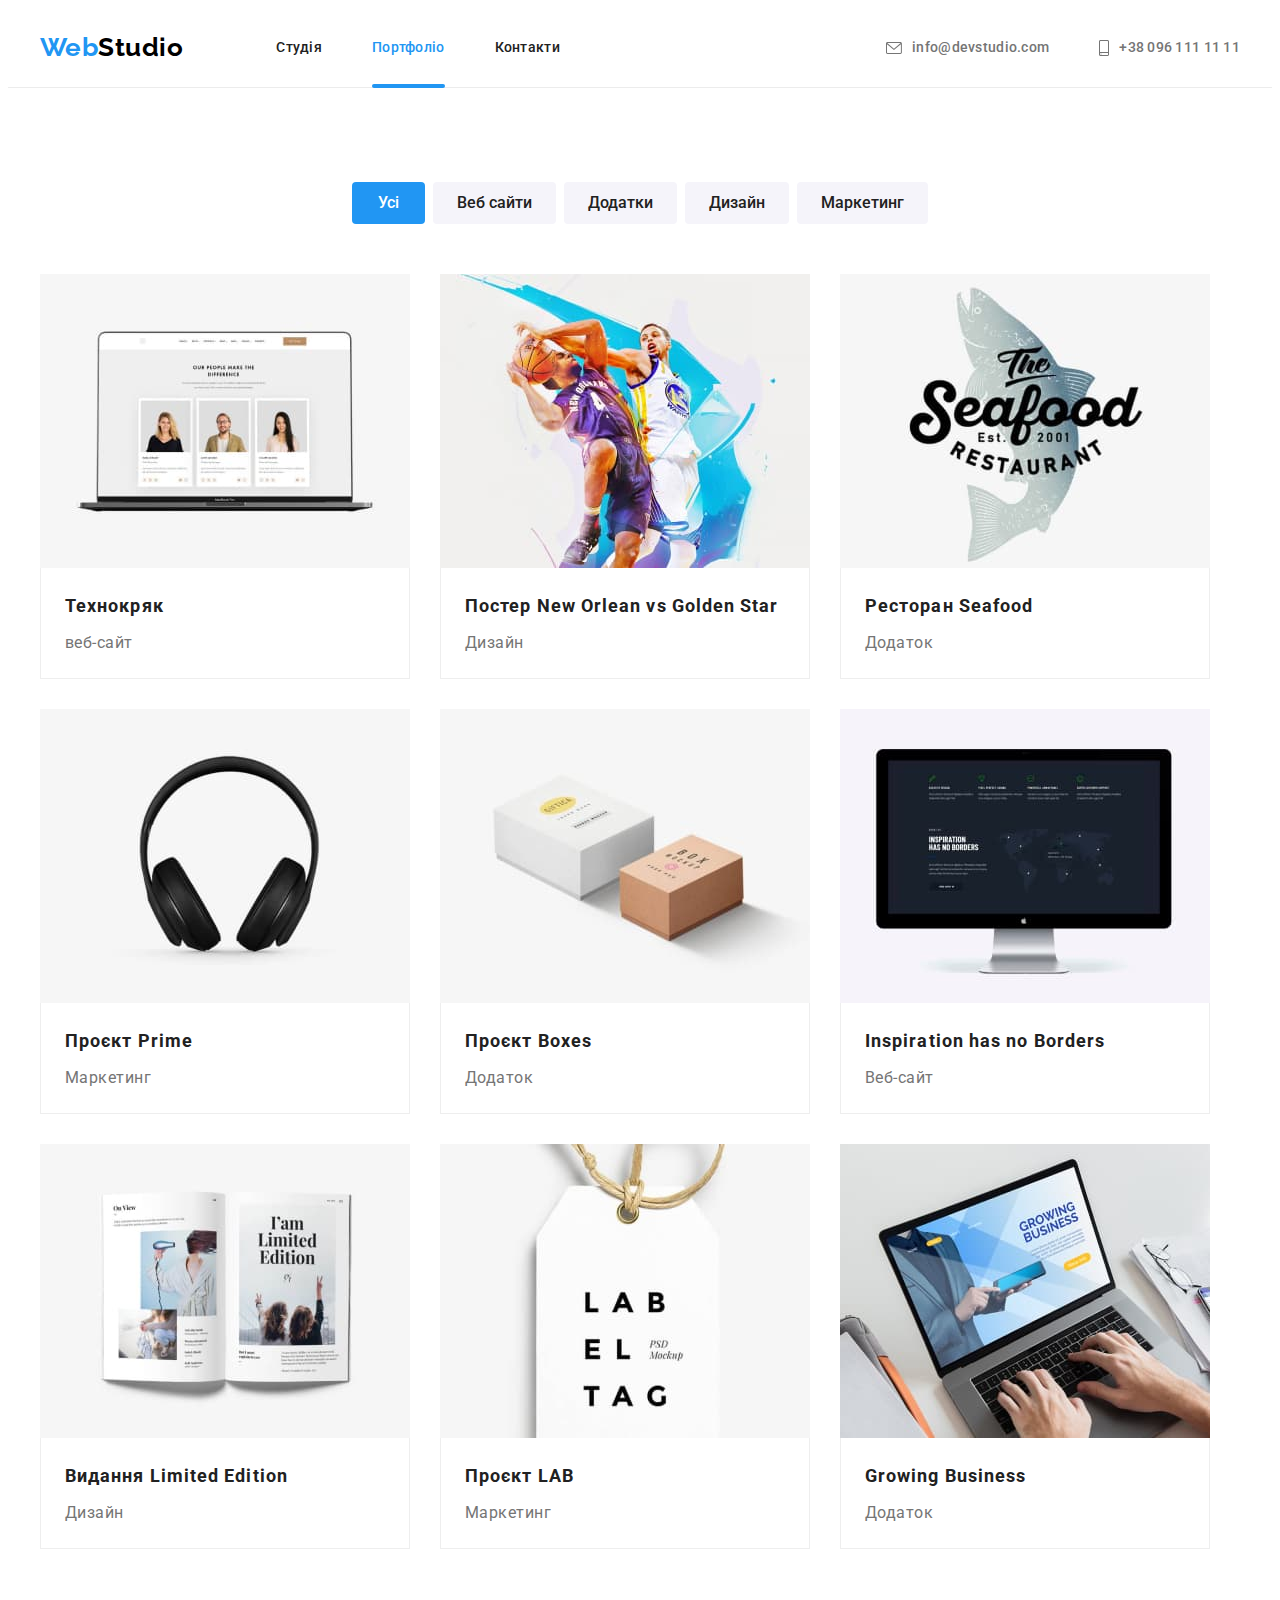
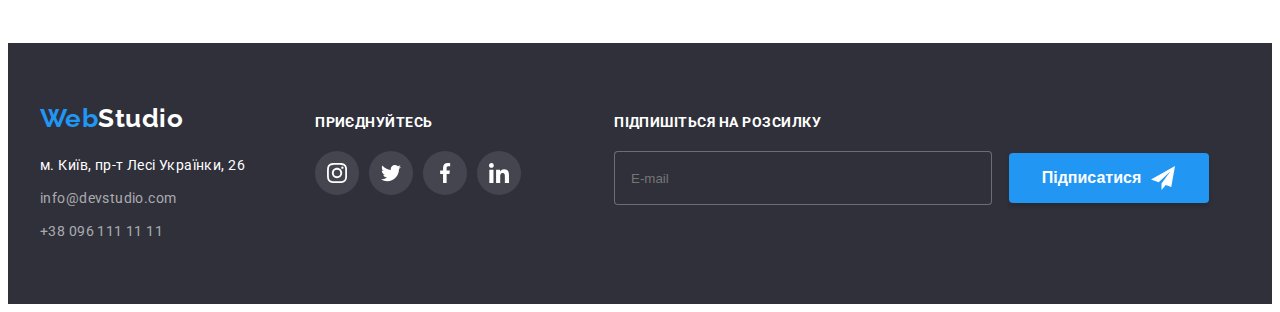
==== portfolio.html @ ed4fdfee "copy" ====
<!DOCTYPE html>
<html lang="uk">
  <head>
    <meta charset="UTF-8" />
    <meta http-equiv="X-UA-Compatible" content="IE=edge" />
    <meta name="viewport" content="width=device-width, initial-scale=1.0" />
    <title>Document</title>
    <link rel="preconnect" href="https://fonts.googleapis.com" />
    <link rel="preconnect" href="https://fonts.gstatic.com" crossorigin />
    <link
      href="https://fonts.googleapis.com/css2?family=Raleway:wght@700&family=Roboto:wght@400;500;700;900&display=swap"
      rel="stylesheet"
    />
    <link
      rel="stylesheet"
      href="https://cdnjs.cloudflare.com/ajax/libs/modern-normalize/1.1.0/modern-normalize.min.css"
      integrity="sha512-wpPYUAdjBVSE4KJnH1VR1HeZfpl1ub8YT/NKx4PuQ5NmX2tKuGu6U/JRp5y+Y8XG2tV+wKQpNHVUX03MfMFn9Q=="
      crossorigin="anonymous"
      referrerpolicy="no-referrer"
    />
    <link rel="stylesheet" href="./css/main.css" />
    <link rel="stylesheet" href="./css/main.min.css" />
  </head>
  <body>
    <!--Шапка з навігацією і авторизацією-->
    <header>
      <div class="container">
        <div class="block-nav">
          <nav class="site-nav">
            <a href="./index.html" class="site-nav__logo">
              <span class="site-nav__lable">Web</span>Studio
            </a>
            <ul class="site-nav__list">
              <li class="site-nav__item">
                <a href="./index.html" class="site-nav__link">Студія</a>
              </li>
              <li class="site-nav__item">
                <a href="./portfolio.html" class="site-nav__link site-nav__link--current"
                  >Портфоліо</a
                >
              </li>
              <li class="site-nav__item">
                <a href="#" class="site-nav__link">Контакти</a>
              </li>
            </ul>
          </nav>
          <ul class="auth-nav">
            <li class="auth-nav__item">
              <a href="" class="auth-nav__link">
                <svg width="16" height="12" class="auth-nav__icon">
                  <use href="./imeges/icons.svg#icon-envelope"></use>
                </svg>
                info@devstudio.com</a
              >
            </li>
            <li class="auth-nav__item">
              <a href="" class="auth-nav__link">
                <svg width="10" height="16" class="auth-nav__icon">
                  <use href="./imeges/icons.svg#icon-smartphone"></use>
                </svg>
                +38 096 111 11 11</a
              >
            </li>
          </ul>
        </div>
      </div>
    </header>
    <main>
      <!--Секція з виконаними роботами-->
      <section class="example">
        <div class="container">
          <h1 class="example__title visually-hidden">Зразки</h1>
          <ul class="button-grid">
            <li class="button-grid__item">
              <button type="button" class="button-grid__button button-grid__button--current">
                Усі
              </button>
            </li>
            <li class="button-grid__item">
              <button type="button" class="button-grid__button">Веб сайти</button>
            </li>
            <li class="button-grid__item">
              <button type="button" class="button-grid__button">Додатки</button>
            </li>
            <li class="button-grid__item">
              <button type="button" class="button-grid__button">Дизайн</button>
            </li>
            <li class="button-grid__item">
              <button type="button" class="button-grid__button">Маркетинг</button>
            </li>
          </ul>
          <ul class="card-grid">
            <li class="card-grid__item">
              <a href="" class="card">
                <div class="card__thumb">
                  <img src="./imeges/portf1.jpg" alt="Ноутбук" width="370" height="294" />
                  <div class="card__description">
                    <p class="card__title">
                      Ресурс пропонує комплексні пропозиції з різним рівнем функціоналу та сервісів.
                      Все це дозволить відвідувачу отримати вичерпні відомості про компанію чи
                      приватну особу.
                    </p>
                  </div>
                </div>
                <div class="card__block">
                  <h2 class="card__name">Технокряк</h2>
                  <p class="card__text">веб-сайт</p>
                </div>
              </a>
            </li>
            <li class="card-grid__item">
              <a href="" class="card">
                <div class="card__thumb">
                  <img src="./imeges/portf2.jpg" alt="Баскетбол" width="370" height="294" />
                  <div class="card__description">
                    <p class="card__title">
                      Ресурс пропонує комплексні пропозиції з різним рівнем функціоналу та сервісів.
                      Все це дозволить відвідувачу отримати вичерпні відомості про компанію чи
                      приватну особу.
                    </p>
                  </div>
                </div>
                <div class="card__block">
                  <h2 class="card__name">Постер New Orlean vs Golden Star</h2>
                  <p class="card__text">Дизайн</p>
                </div>
              </a>
            </li>
            <li class="card-grid__item">
              <a href="" class="card">
                <div class="card__thumb">
                  <img src="./imeges/portf3.jpg" alt="Емблема бару" width="370" height="294" />
                  <div class="card__description">
                    <p class="card__title">
                      Ресурс пропонує комплексні пропозиції з різним рівнем функціоналу та сервісів.
                      Все це дозволить відвідувачу отримати вичерпні відомості про компанію чи
                      приватну особу.
                    </p>
                  </div>
                </div>
                <div class="card__block">
                  <h2 class="card__name">Ресторан Seafood</h2>
                  <p class="card__text">Додаток</p>
                </div>
              </a>
            </li>
            <li class="card-grid__item">
              <a href="" class="card">
                <div class="card__thumb">
                  <img src="./imeges/portf4.jpg" alt="навушники" width="370" height="294" />
                  <div class="card__description">
                    <p class="card__title">
                      Ресурс пропонує комплексні пропозиції з різним рівнем функціоналу та сервісів.
                      Все це дозволить відвідувачу отримати вичерпні відомості про компанію чи
                      приватну особу.
                    </p>
                  </div>
                </div>
                <div class="card__block">
                  <h2 class="card__name">Проєкт Prime</h2>
                  <p class="card__text">Маркетинг</p>
                </div>
              </a>
            </li>
            <li class="card-grid__item">
              <a href="" class="card">
                <div class="card__thumb">
                  <img src="./imeges/portf5.jpg" alt="Коробки" width="370" height="294" />
                  <div class="card__description">
                    <p class="card__title">
                      Ресурс пропонує комплексні пропозиції з різним рівнем функціоналу та сервісів.
                      Все це дозволить відвідувачу отримати вичерпні відомості про компанію чи
                      приватну особу.
                    </p>
                  </div>
                </div>
                <div class="card__block">
                  <h2 class="card__name">Проєкт Boxes</h2>
                  <p class="card__text">Додаток</p>
                </div>
              </a>
            </li>
            <li class="card-grid__item">
              <a href="" class="card">
                <div class="card__thumb">
                  <img src="./imeges/portf6.jpg" alt="Моноблок" width="370" height="294" />
                  <div class="card__description">
                    <p class="card__title">
                      Ресурс пропонує комплексні пропозиції з різним рівнем функціоналу та сервісів.
                      Все це дозволить відвідувачу отримати вичерпні відомості про компанію чи
                      приватну особу.
                    </p>
                  </div>
                </div>
                <div class="card__block">
                  <h2 class="card__name">Inspiration has no Borders</h2>
                  <p class="card__text">Веб-сайт</p>
                </div>
              </a>
            </li>
            <li class="card-grid__item">
              <a href="" class="card">
                <div class="card__thumb">
                  <img src="./imeges/portf7.jpg" alt="книга" width="370" height="294" />
                  <div class="card__description">
                    <p class="card__title">
                      Ресурс пропонує комплексні пропозиції з різним рівнем функціоналу та сервісів.
                      Все це дозволить відвідувачу отримати вичерпні відомості про компанію чи
                      приватну особу.
                    </p>
                  </div>
                </div>
                <div class="card__block">
                  <h2 class="card__name">Видання Limited Edition</h2>
                  <p class="card__text">Дизайн</p>
                </div>
              </a>
            </li>
            <li class="card-grid__item">
              <a href="" class="card">
                <div class="card__thumb">
                  <img src="./imeges/portf8.jpg" alt="Бірка" width="370" height="294" />
                  <div class="card__description">
                    <p class="card__title">
                      Ресурс пропонує комплексні пропозиції з різним рівнем функціоналу та сервісів.
                      Все це дозволить відвідувачу отримати вичерпні відомості про компанію чи
                      приватну особу.
                    </p>
                  </div>
                </div>
                <div class="card__block">
                  <h2 class="card__name">Проєкт LAB</h2>
                  <p class="card__text">Маркетинг</p>
                </div>
              </a>
            </li>
            <li class="card-grid__item">
              <a href="" class="card">
                <div class="card__thumb">
                  <img src="./imeges/portf9.jpg" alt="Друк на ноутбуці" width="370" height="294" />
                  <div class="card__description">
                    <p class="card__title">
                      Ресурс пропонує комплексні пропозиції з різним рівнем функціоналу та сервісів.
                      Все це дозволить відвідувачу отримати вичерпні відомості про компанію чи
                      приватну особу.
                    </p>
                  </div>
                </div>
                <div class="card__block">
                  <h2 class="card__name">Growing Business</h2>
                  <p class="card__text">Додаток</p>
                </div>
              </a>
            </li>
          </ul>
        </div>
      </section>
    </main>
    <footer class="footer">
      <div class="container">
        <div class="footer__container">
          <div class="footer-contact">
            <a href="./index.html" class="footer-logo"
              ><span class="footer-logo__lable">Web</span>Studio</a
            >
            <ul class="footer-contact__list">
              <li class="footer-contact__item">
                <a
                  href="https://goo.gl/maps/CPtrU1FHBa2aNyZL9"
                  target="_blank"
                  rel="noopener noreferrer nofollow"
                  class="footer-contact__link"
                  ><p class="footer-contact__text">м. Київ, пр-т Лесі Українки, 26</p></a
                >
              </li>
              <li class="footer-contact__item">
                <a href="mailto:info@devstudio.com" class="footer-contact__link"
                  >info@devstudio.com</a
                >
              </li>
              <li class="footer-contact__item">
                <a href="tel:+380961111111" class="footer-contact__link">+38 096 111 11 11</a>
              </li>
            </ul>
          </div>
          <div class="footer-social">
            <p class="footer-social__text">Приєднуйтесь</p>
            <ul class="footer-social__list">
              <li>
                <a href="#" class="footer-social__link">
                  <svg width="20" height="20">
                    <use href="./imeges/icons.svg#icon-instagram"></use>
                  </svg>
                </a>
              </li>
              <li>
                <a href="#" class="footer-social__link">
                  <svg width="20" height="20">
                    <use href="./imeges/icons.svg#icon-twitter"></use>
                  </svg>
                </a>
              </li>
              <li>
                <a href="#" class="footer-social__link">
                  <svg width="20" height="20">
                    <use href="./imeges/icons.svg#icon-facebook"></use>
                  </svg>
                </a>
              </li>
              <li>
                <a href="#" class="footer-social__link">
                  <svg width="20" height="20">
                    <use href="./imeges/icons.svg#icon-linkedin"></use>
                  </svg>
                </a>
              </li>
            </ul>
          </div>
          <div class="mailing">
            <form class="mailing__form">
              <p class="mailing__text">Підпишіться на розсилку</p>
              <label class="mailing__label" for="email"> </label>
              <input
                class="mailing__input"
                type="email"
                name="email"
                id="email"
                placeholder="E-mail"
              />
              <button type="submit" class="mailing__button">
                Підписатися
                <svg class="mailing-icon" width="24" height="24">
                  <use href="./imeges/icons.svg#icon-send"></use>
                </svg>
              </button>
            </form>
          </div>
        </div>
      </div>
    </footer>
  </body>
</html>
---- css/main.css ----
@charset "UTF-8";
/*
Колір заголовку #212121 
основний колір тексту #757575
білий колір #FFFFFF
синій колір #2196F3
колір футера адреса і телефона rgba(255, 255, 255, 0.6) 
колір фону 1 секції #2F303A
$ 
*/
:root {
  --primary-text-color: #757575;
  --title-text-color: #212121;
  --accent-text-color: #2196f3;
  --white-text-color: #ffffff;
  --black-text-color: #000000;
  --footer-adress-color: rgba(255, 255, 255, 0.6);
  --background-color-primary: #ffffff;
  --background-color-secondary: #f5f4fa;
  --background-color-accent: #2f303a;
  --border-color-heder: #ececec;
  --border-color-portfolio: #eeeeee;
  --hero-background-gradient: rgba(47, 48, 58, 0.4);
  --background-color-icon: #afb1bb;
  --background-footer-color-icon: rgba(255, 255, 255, 0.1);
  --background-color-work: rgba(47, 48, 58, 0.8);
  --background-color-example: rgba(33, 150, 243, 0.9);
  --background-color-modal: rgba(0, 0, 0, 0.2);
  --border-color-modal-button: rgba(0, 0, 0, 0.1);
  --transition-cubic-bezier: cubic-bezier(0.4, 0, 0.2, 1);
}

body {
  background-color: var(--background-color-primary);
  color: var(--title-text-color);
  font-family: Roboto, sans-serif;
  letter-spacing: 0.03em;
}

header {
  padding: 24px 0;
  border-bottom: 1px solid var(--border-color-heder);
}

h1,
h2,
h3,
h4,
h5,
h6,
p,
ul {
  padding: 0;
  margin: 0;
}

img {
  display: block;
  max-width: 100%;
  height: auto;
}

.visually-hidden {
  position: absolute;
  white-space: nowrap;
  width: 1px;
  height: 1px;
  overflow: hidden;
  border: 0;
  padding: 0;
  clip: rect(0 0 0 0);
  -webkit-clip-path: inset(50%);
          clip-path: inset(50%);
  margin: -1px;
}

.backdrop {
  position: fixed;
  top: 0;
  left: 0;
  width: 100%;
  height: 100%;
  z-index: 1;
  background-color: var(--background-color-modal);
  -webkit-transition-property: opacity, visibility;
  transition-property: opacity, visibility;
  -webkit-transition-duration: 250ms, 250ms;
          transition-duration: 250ms, 250ms;
  -webkit-transition-timing-function: var(--transition-cubic-bezier), var(--transition-cubic-bezier);
          transition-timing-function: var(--transition-cubic-bezier), var(--transition-cubic-bezier);
}
.backdrop--hidden {
  opacity: 0;
  visibility: hidden;
  pointer-events: none;
}

.container {
  max-width: 1200px;
  margin: 0 auto;
  padding: 0 15px;
}

.block-nav {
  display: -webkit-box;
  display: -ms-flexbox;
  display: flex;
}

/* site nav */
.site-nav {
  display: -webkit-box;
  display: -ms-flexbox;
  display: flex;
  -webkit-box-align: center;
      -ms-flex-align: center;
          align-items: center;
}
.site-nav__logo {
  margin-right: 93px;
  color: var(--black-text-color);
  font-family: Raleway, sans-serif;
  font-weight: 700;
  font-size: 26px;
  line-height: 1.2;
  text-decoration: none;
}
.site-nav__lable {
  color: var(--accent-text-color);
}
.site-nav__link {
  display: block;
  color: var(--title-text-r);
  font-weight: 500;
  font-size: 14px;
  line-height: 1.14;
  letter-spacing: 0.02em;
  text-decoration: none;
  -webkit-transition-property: color;
  transition-property: color;
  -webkit-transition-duration: 250ms;
          transition-duration: 250ms;
  -webkit-transition-timing-function: var(--transition-cubic-bezier);
          transition-timing-function: var(--transition-cubic-bezier);
}
.site-nav__link:hover, .site-nav__link:focus {
  color: var(--accent-text-color);
}
.site-nav__link::after {
  position: absolute;
  bottom: -32px;
  display: block;
  opacity: 0;
  width: 100%;
  height: 4px;
  background-color: currentcolor;
  border-radius: 2px;
  -webkit-transition-property: opacity;
  transition-property: opacity;
  -webkit-transition-duration: 250ms;
          transition-duration: 250ms;
  -webkit-transition-timing-function: var(--transition-cubic-bezier);
          transition-timing-function: var(--transition-cubic-bezier);
  content: "";
}
.site-nav__link:hover::after {
  opacity: 1;
}
.site-nav__link--current::after {
  opacity: 1;
}
.site-nav__link--current {
  color: var(--accent-text-color);
}
.site-nav__list {
  display: -webkit-box;
  display: -ms-flexbox;
  display: flex;
  padding-left: 0;
  gap: 50px;
  list-style: none;
}
.site-nav__item {
  position: relative;
}

/* auth nav */
.auth-nav {
  display: -webkit-box;
  display: -ms-flexbox;
  display: flex;
  padding-left: 0;
  margin-left: auto;
  -webkit-box-align: center;
      -ms-flex-align: center;
          align-items: center;
  list-style: none;
  gap: 50px;
}
.auth-nav__link {
  display: -webkit-box;
  display: -ms-flexbox;
  display: flex;
  -webkit-box-align: center;
      -ms-flex-align: center;
          align-items: center;
  fill: var(--primary-text-color);
  color: var(--primary-text-color);
  font-weight: 500;
  font-size: 14px;
  line-height: 1.14;
  letter-spacing: 0.02em;
  text-decoration: none;
  -webkit-transition-property: color, fill;
  transition-property: color, fill;
  -webkit-transition-duration: 250ms, 250ms;
          transition-duration: 250ms, 250ms;
  -webkit-transition-timing-function: var(--transition-cubic-bezier), var(--transition-cubic-bezier);
          transition-timing-function: var(--transition-cubic-bezier), var(--transition-cubic-bezier);
}
.auth-nav__link:hover, .auth-nav__link:focus {
  color: var(--accent-text-color);
  fill: var(--accent-text-color);
}
.auth-nav__icon {
  margin-right: 10px;
}

.hero {
  padding: 200px 0;
  max-width: 1600px;
  height: 600px;
  margin-left: auto;
  margin-right: auto;
  background-image: -webkit-gradient(linear, left top, left bottom, from(var(--hero-background-gradient)), to(var(--hero-background-gradient))), url(../imeges/hero.jpg);
  background-image: linear-gradient(var(--hero-background-gradient), var(--hero-background-gradient)), url(../imeges/hero.jpg);
  background-color: var(--background-color-accent);
}
.hero__title {
  margin-left: auto;
  margin-right: auto;
  margin-bottom: 30px;
  max-width: 696px;
  color: var(--white-text-color);
  font-weight: 900;
  font-size: 44px;
  line-height: 1.36;
  letter-spacing: 0.06em;
  text-transform: uppercase;
  text-align: center;
}
.hero__button {
  display: -webkit-box;
  display: -ms-flexbox;
  display: flex;
  padding: 10px 32px;
  margin: 0 auto;
  -webkit-box-pack: center;
      -ms-flex-pack: center;
          justify-content: center;
  border-radius: 4px;
  color: var(--white-text-color);
  background-color: var(--accent-text-color);
  border-color: transparent;
  font-family: Roboto, sans-serif;
  font-weight: 700;
  font-size: 16px;
  line-height: 1.87;
  letter-spacing: 0.06em;
  cursor: pointer;
  text-decoration: none;
  -webkit-transition-property: color, background-color;
  transition-property: color, background-color;
  -webkit-transition-duration: 250ms, 250ms;
          transition-duration: 250ms, 250ms;
  -webkit-transition-timing-function: var(--transition-cubic-bezier), var(--transition-cubic-bezier);
          transition-timing-function: var(--transition-cubic-bezier), var(--transition-cubic-bezier);
}
.hero__button:hover, .hero__button:focus {
  color: var(--title-text-color);
  background-color: var(--background-color-secondary);
  border-color: transparent;
}

.advantage-studio {
  padding: 94px 0px;
  background-color: var(--background-color-primary);
}
.advantage-studio__title {
  margin-bottom: 50px;
  text-align: center;
  font-weight: 700;
  font-size: 36px;
  line-height: 1.17;
}
.advantage-studio__list {
  display: -webkit-box;
  display: -ms-flexbox;
  display: flex;
  min-width: 270px;
  padding-left: 0;
  margin-left: auto;
  margin-right: auto;
  list-style: none;
  gap: 30px;
}

.advantage__img {
  display: -webkit-box;
  display: -ms-flexbox;
  display: flex;
  width: 270px;
  height: 120px;
  margin-bottom: 30px;
  -webkit-box-align: center;
      -ms-flex-align: center;
          align-items: center;
  -webkit-box-pack: center;
      -ms-flex-pack: center;
          justify-content: center;
  background-color: var(--background-color-secondary);
  border-radius: 4px;
}
.advantage__title {
  margin-bottom: 10px;
  text-transform: uppercase;
  font-weight: 700;
  font-size: 14px;
  line-height: 1.14;
}
.advantage__text {
  color: var(--primary-text-color);
  font-weight: 400;
  font-size: 14px;
  line-height: 1.71;
}

.work {
  padding-top: 0;
  padding-bottom: 94px;
}
.work__title {
  margin-bottom: 50px;
  text-align: center;
  font-weight: 700;
  font-size: 36px;
  line-height: 1.17;
}
.work__list {
  display: -webkit-box;
  display: -ms-flexbox;
  display: flex;
  padding-left: 0;
  gap: 30px;
  list-style: none;
}
.work__thumb {
  position: relative;
}
.work__description {
  display: -webkit-box;
  display: -ms-flexbox;
  display: flex;
  position: absolute;
  bottom: 0;
  left: 0;
  width: 100%;
  height: 70px;
  -webkit-box-align: center;
      -ms-flex-align: center;
          align-items: center;
  -webkit-box-pack: center;
      -ms-flex-pack: center;
          justify-content: center;
  text-transform: uppercase;
  font-weight: 700;
  font-size: 14px;
  line-height: 1.14;
  background-color: var(--background-color-work);
  color: var(--white-text-color);
}

.command {
  padding-top: 94px;
  padding-bottom: 94px;
  background-color: var(--background-color-secondary);
}
.command__title {
  margin-bottom: 50px;
  text-align: center;
  font-weight: 700;
  font-size: 36px;
  line-height: 1.17;
}
.command__list {
  display: -webkit-box;
  display: -ms-flexbox;
  display: flex;
  padding-left: 0;
  text-align: center;
  list-style: none;
  gap: 30px;
}

.employee-card {
  background-color: var(--white-text-color);
  -webkit-box-shadow: 0px 1px 3px rgba(0, 0, 0, 0.12), 0px 1px 1px rgba(0, 0, 0, 0.14), 0px 2px 1px rgba(0, 0, 0, 0.2);
          box-shadow: 0px 1px 3px rgba(0, 0, 0, 0.12), 0px 1px 1px rgba(0, 0, 0, 0.14), 0px 2px 1px rgba(0, 0, 0, 0.2);
  border-radius: 0px 0px 4px 4px;
}
.employee-card__title {
  margin-bottom: 10px;
  padding-top: 30px;
  font-weight: 500;
  font-size: 16px;
  line-height: 1.19;
}
.employee-card__text {
  padding-bottom: 16px;
  color: var(--primary-text-color);
  font-weight: 400;
  font-size: 16px;
  line-height: 1.19;
}

.social-list {
  display: -webkit-box;
  display: -ms-flexbox;
  display: flex;
  -webkit-box-align: center;
      -ms-flex-align: center;
          align-items: center;
  -webkit-box-pack: center;
      -ms-flex-pack: center;
          justify-content: center;
  gap: 10px;
  padding-bottom: 30px;
  list-style: none;
}
.social-list__link {
  display: -webkit-box;
  display: -ms-flexbox;
  display: flex;
  width: 44px;
  height: 44px;
  -webkit-box-pack: center;
      -ms-flex-pack: center;
          justify-content: center;
  -webkit-box-align: center;
      -ms-flex-align: center;
          align-items: center;
  border-radius: 50%;
  fill: var(--background-color-icon);
  background-color: var(--white-text-color);
  -webkit-transition-property: fill, background-color;
  transition-property: fill, background-color;
  -webkit-transition-duration: 250ms, 250ms;
          transition-duration: 250ms, 250ms;
  -webkit-transition-timing-function: var(--transition-cubic-bezier), var(--transition-cubic-bezier);
          transition-timing-function: var(--transition-cubic-bezier), var(--transition-cubic-bezier);
}
.social-list__link:hover, .social-list__link:focus {
  fill: var(--white-text-color);
  background-color: var(--accent-text-color);
}

.clients {
  padding-top: 94px;
  padding-bottom: 94px;
}
.clients__title {
  margin-bottom: 50px;
  text-align: center;
  font-weight: 700;
  font-size: 36px;
  line-height: 1.17;
}
.clients__list {
  display: -webkit-box;
  display: -ms-flexbox;
  display: flex;
  -webkit-box-pack: center;
      -ms-flex-pack: center;
          justify-content: center;
  -webkit-box-align: center;
      -ms-flex-align: center;
          align-items: center;
  margin-right: auto;
  margin-left: auto;
  gap: 30px;
  list-style: none;
}

.clients-logo__link {
  display: -webkit-box;
  display: -ms-flexbox;
  display: flex;
  width: 170px;
  height: 92px;
  -webkit-box-pack: center;
      -ms-flex-pack: center;
          justify-content: center;
  -webkit-box-align: center;
      -ms-flex-align: center;
          align-items: center;
  margin-right: auto;
  margin-left: auto;
  border: 1px solid var(--background-color-icon);
  border-radius: 4px;
  fill: var(--background-color-icon);
  cursor: pointer;
  -webkit-transition-property: fill, border-color;
  transition-property: fill, border-color;
  -webkit-transition-duration: 250ms, 250ms;
          transition-duration: 250ms, 250ms;
  -webkit-transition-timing-function: var(--transition-cubic-bezier), var(--transition-cubic-bezier);
          transition-timing-function: var(--transition-cubic-bezier), var(--transition-cubic-bezier);
}
.clients-logo__link:hover, .clients-logo__link:focus {
  fill: var(--accent-text-color);
  border-color: var(--accent-text-color);
}

.footer {
  padding: 60px 0;
  background-color: var(--background-color-accent);
  color: var(--white-text-color);
}
.footer__container {
  display: -webkit-box;
  display: -ms-flexbox;
  display: flex;
  -webkit-box-align: baseline;
      -ms-flex-align: baseline;
          align-items: baseline;
}

.footer-contact__list {
  list-style: none;
}
.footer-contact__item {
  margin-right: 70px;
}
.footer-contact__item:not(:last-child) {
  margin-bottom: 9px;
}
.footer-contact__link {
  color: var(--footer-adress-color);
  text-decoration: none;
  font-family: Roboto, sans-serif;
  font-style: normal;
  font-weight: 400;
  font-size: 14px;
  line-height: 1.71;
  letter-spacing: 0.03em;
  -webkit-transition-property: color;
  transition-property: color;
  -webkit-transition-duration: 250ms;
          transition-duration: 250ms;
  -webkit-transition-timing-function: var(--transition-cubic-bezier);
          transition-timing-function: var(--transition-cubic-bezier);
}
.footer-contact__link:hover, .footer-contact__link:focus {
  color: var(--accent-text-color);
}
.footer-contact__text {
  color: var(--white-text-color);
  -webkit-transition-property: color;
  transition-property: color;
  -webkit-transition-duration: 250ms;
          transition-duration: 250ms;
  -webkit-transition-timing-function: var(--transition-cubic-bezier);
          transition-timing-function: var(--transition-cubic-bezier);
}
.footer-contact__text:hover, .footer-contact__text:focus {
  color: var(--accent-text-color);
}

.footer-logo {
  display: block;
  margin-bottom: 20px;
  color: var(--white-text-color);
  font-family: Raleway, sans-serif;
  text-decoration: none;
  font-weight: 700;
  font-size: 26px;
  line-height: 1.19;
}
.footer-logo__lable {
  color: var(--accent-text-color);
}

.footer-social__text {
  margin-bottom: 20px;
  text-transform: uppercase;
  font-weight: 700;
  font-size: 14px;
  line-height: 1.14;
}
.footer-social__list {
  display: -webkit-box;
  display: -ms-flexbox;
  display: flex;
  gap: 10px;
  list-style: none;
}
.footer-social__link {
  display: -webkit-box;
  display: -ms-flexbox;
  display: flex;
  width: 44px;
  height: 44px;
  -webkit-box-pack: center;
      -ms-flex-pack: center;
          justify-content: center;
  -webkit-box-align: center;
      -ms-flex-align: center;
          align-items: center;
  border-radius: 50%;
  fill: var(--white-text-color);
  background-color: var(--background-footer-color-icon);
  -webkit-transition: background-color 250ms var(--transition-cubic-bezier);
  transition: background-color 250ms var(--transition-cubic-bezier);
}
.footer-social__link:hover, .footer-social__link:focus {
  background-color: var(--accent-text-color);
}

.mailing__form {
  margin-left: 93px;
}
.mailing__text {
  margin-bottom: 20px;
  text-transform: uppercase;
  font-weight: 700;
  font-size: 14px;
  line-height: 1.14;
}
.mailing__input {
  margin-right: 12px;
  padding-left: 16px;
  width: 358px;
  height: 50px;
  color: var(--white-text-color);
  background-color: var(--background-color-accent);
  border: 1px solid rgba(255, 255, 255, 0.3);
  border-radius: 4px;
}
.mailing__button {
  display: -webkit-inline-box;
  display: -ms-inline-flexbox;
  display: inline-flex;
  -webkit-box-align: center;
      -ms-flex-align: center;
          align-items: center;
  -webkit-box-pack: center;
      -ms-flex-pack: center;
          justify-content: center;
  padding: 10px 28px;
  width: 200px;
  height: 50px;
  gap: 10px;
  color: var(--white-text-color);
  background-color: var(--accent-text-color);
  fill: var(--background-color-primary);
  border-color: transparent;
  font-weight: 700;
  font-size: 16px;
  line-height: 1.875;
  border-radius: 4px;
  -webkit-box-shadow: 0px 4px 4px rgba(0, 0, 0, 0.15);
          box-shadow: 0px 4px 4px rgba(0, 0, 0, 0.15);
  cursor: pointer;
  -webkit-transition-property: color, background-color, fill;
  transition-property: color, background-color, fill;
  -webkit-transition-duration: 250ms, 250ms, 250ms;
          transition-duration: 250ms, 250ms, 250ms;
  -webkit-transition-timing-function: var(--transition-cubic-bezier), var(--transition-cubic-bezier), var(--transition-cubic-bezier);
          transition-timing-function: var(--transition-cubic-bezier), var(--transition-cubic-bezier), var(--transition-cubic-bezier);
}
.mailing__button:hover {
  color: var(--title-text-color);
  background-color: var(--background-color-secondary);
  fill: var(--title-text-color);
  border-color: transparent;
}

.example {
  padding: 94px 0;
}
.example__title {
  margin-bottom: 50px;
  text-align: center;
  font-weight: 700;
  font-size: 36px;
  line-height: 1.17;
}

.button-grid {
  display: -webkit-box;
  display: -ms-flexbox;
  display: flex;
  margin-bottom: 50px;
  padding-left: 0;
  -webkit-box-pack: center;
      -ms-flex-pack: center;
          justify-content: center;
  list-style: none;
  gap: 8px;
}
.button-grid__button {
  display: inline-block;
  border-radius: 4px;
  padding: 6px 22px;
  min-width: 73px;
  color: var(--title-text-color);
  background-color: var(--background-color-secondary);
  font-family: Roboto, sans-serif;
  border-color: transparent;
  font-weight: 500;
  font-size: 16px;
  line-height: 1.62;
  cursor: pointer;
  text-decoration: none;
  text-align: center;
  -webkit-transition-property: color, background-color, -webkit-box-shadow;
  transition-property: color, background-color, -webkit-box-shadow;
  transition-property: color, background-color, box-shadow;
  transition-property: color, background-color, box-shadow, -webkit-box-shadow;
  -webkit-transition-duration: 250ms, 250ms, 250ms;
          transition-duration: 250ms, 250ms, 250ms;
  -webkit-transition-timing-function: var(--transition-cubic-bezier), var(--transition-cubic-bezier), var(--transition-cubic-bezier);
          transition-timing-function: var(--transition-cubic-bezier), var(--transition-cubic-bezier), var(--transition-cubic-bezier);
}
.button-grid__button:hover, .button-grid__button:focus {
  color: var(--white-text-color);
  background-color: var(--accent-text-color);
  -webkit-box-shadow: 0px 3px 1px rgba(0, 0, 0, 0.1), 0px 1px 2px rgba(0, 0, 0, 0.08), 0px 2px 2px rgba(0, 0, 0, 0.12);
          box-shadow: 0px 3px 1px rgba(0, 0, 0, 0.1), 0px 1px 2px rgba(0, 0, 0, 0.08), 0px 2px 2px rgba(0, 0, 0, 0.12);
}
.button-grid__button--current {
  color: var(--white-text-color);
  background-color: var(--accent-text-color);
}

.card-grid {
  display: -webkit-box;
  display: -ms-flexbox;
  display: flex;
  -ms-flex-wrap: wrap;
      flex-wrap: wrap;
  padding-left: 0;
  gap: 30px;
  list-style: none;
}
.card-grid__item {
  width: 370px;
}

.card {
  display: block;
  text-decoration: none;
  -webkit-transition-property: -webkit-box-shadow;
  transition-property: -webkit-box-shadow;
  transition-property: box-shadow;
  transition-property: box-shadow, -webkit-box-shadow;
  -webkit-transition-duration: 250ms;
          transition-duration: 250ms;
  -webkit-transition-timing-function: var(--transition-cubic-bezier);
          transition-timing-function: var(--transition-cubic-bezier);
}
.card:hover, .card:focus {
  -webkit-box-shadow: 0px 1px 1px rgba(0, 0, 0, 0.12), 0px 4px 4px rgba(0, 0, 0, 0.06), 1px 4px 6px rgba(0, 0, 0, 0.16);
          box-shadow: 0px 1px 1px rgba(0, 0, 0, 0.12), 0px 4px 4px rgba(0, 0, 0, 0.06), 1px 4px 6px rgba(0, 0, 0, 0.16);
}
.card__thumb {
  position: relative;
  overflow: hidden;
}
.card__description {
  position: absolute;
  bottom: 0;
  left: 0;
  width: 100%;
  height: 100%;
  padding: 63px 24px;
  color: var(--white-text-color);
  background-color: var(--background-color-example);
  -webkit-transform: translateY(100%);
          transform: translateY(100%);
  -webkit-transition-property: -webkit-transform;
  transition-property: -webkit-transform;
  transition-property: transform;
  transition-property: transform, -webkit-transform;
  -webkit-transition-duration: 250ms;
          transition-duration: 250ms;
  -webkit-transition-timing-function: var(--transition-cubic-bezier);
          transition-timing-function: var(--transition-cubic-bezier);
}
.card:hover .card__description {
  -webkit-transform: translateY(0);
          transform: translateY(0);
}
.card__title {
  font-size: 18px;
  line-height: 1.55;
}
.card__block {
  padding: 20px 24px;
  border-bottom: 1px solid var(--border-color-portfolio);
  border-left: 1px solid var(--border-color-portfolio);
  border-right: 1px solid var(--border-color-portfolio);
}
.card__name {
  margin-bottom: 4px;
  color: var(--title-text-color);
  text-align: left;
  font-family: Roboto, sans-serif;
  font-weight: 700;
  font-size: 18px;
  line-height: 2;
  letter-spacing: 0.06em;
}
.card__text {
  color: var(--primary-text-color);
  font-family: Roboto, sans-serif;
  font-weight: 400;
  font-size: 16px;
  line-height: 1.88;
  letter-spacing: 0.03em;
}

.modal {
  position: absolute;
  top: 50%;
  left: 50%;
  -webkit-transform: translate(-50%, -50%);
          transform: translate(-50%, -50%);
  width: 528px;
  height: 581px;
  padding: 40px;
  background-color: var(--background-color-primary);
  overflow: auto;
  -webkit-box-shadow: 0px 1px 3px rgba(0, 0, 0, 0.12), 0px 1px 1px rgba(0, 0, 0, 0.14), 0px 2px 1px rgba(0, 0, 0, 0.2);
          box-shadow: 0px 1px 3px rgba(0, 0, 0, 0.12), 0px 1px 1px rgba(0, 0, 0, 0.14), 0px 2px 1px rgba(0, 0, 0, 0.2);
  border-radius: 4px;
}
.modal__closebutton {
  position: absolute;
  right: 8px;
  top: 8px;
  display: -webkit-box;
  display: -ms-flexbox;
  display: flex;
  -webkit-box-align: center;
      -ms-flex-align: center;
          align-items: center;
  -webkit-box-pack: center;
      -ms-flex-pack: center;
          justify-content: center;
  width: 30px;
  height: 30px;
  border-radius: 50%;
  background-color: var(--background-color-primary);
  border: 1px solid var(--border-color-modal-button);
  cursor: pointer;
}

.modal-form__title {
  margin-bottom: 12px;
  font-weight: 700;
  font-size: 20px;
  line-height: 1.15;
  text-align: center;
}
.modal-form__lable {
  display: block;
  margin-bottom: 10px;
}
.modal-form__icon {
  display: block;
  position: relative;
}
.modal-form__input {
  display: block;
  padding-left: 42px;
  height: 40px;
  width: 100%;
  border: 1px solid rgba(33, 33, 33, 0.2);
  border-radius: 4px;
  -webkit-transition-property: border-color;
  transition-property: border-color;
  -webkit-transition-duration: 250ms;
          transition-duration: 250ms;
  -webkit-transition-timing-function: var(--transition-cubic-bezier);
          transition-timing-function: var(--transition-cubic-bezier);
}
.modal-form__input:focus {
  outline: none;
  border-color: var(--accent-text-color);
}
.modal-form__svg {
  position: absolute;
  left: 15px;
  top: 50%;
  -webkit-transform: translateY(-50%);
          transform: translateY(-50%);
  -webkit-transition-property: fill;
  transition-property: fill;
  -webkit-transition-duration: 250ms;
          transition-duration: 250ms;
  -webkit-transition-timing-function: var(--transition-cubic-bezier);
          transition-timing-function: var(--transition-cubic-bezier);
}
.modal-form__input:focus + .modal-form__svg {
  fill: var(--accent-text-color);
}
.modal-form__coment {
  display: block;
  margin-bottom: 20px;
}
.modal-form__textarea {
  display: block;
  padding: 12px 16px;
  width: 100%;
  max-height: 120px;
  border: 1px solid rgba(33, 33, 33, 0.2);
  border-radius: 4px;
  resize: none;
  -webkit-transition-property: border-color;
  transition-property: border-color;
  -webkit-transition-duration: 250ms;
          transition-duration: 250ms;
  -webkit-transition-timing-function: var(--transition-cubic-bezier);
          transition-timing-function: var(--transition-cubic-bezier);
}
.modal-form__textarea:focus {
  outline: none;
  border-color: var(--accent-text-color);
}
.modal-form__text {
  display: block;
  margin-bottom: 4px;
  color: var(--primary-text-color);
  font-weight: 400;
  font-size: 12px;
  line-height: 1.16;
}
.modal-form__button {
  display: -webkit-box;
  display: -ms-flexbox;
  display: flex;
  padding: 8px 50px;
  margin: 0 auto;
  -webkit-box-pack: center;
      -ms-flex-pack: center;
          justify-content: center;
  border-radius: 4px;
  color: var(--white-text-color);
  background-color: var(--accent-text-color);
  border-color: transparent;
  font-family: Roboto, sans-serif;
  font-weight: 700;
  font-size: 16px;
  line-height: 1.87;
  letter-spacing: 0.06em;
  cursor: pointer;
  text-decoration: none;
  -webkit-transition-property: color, background-color;
  transition-property: color, background-color;
  -webkit-transition-duration: 250ms, 250ms;
          transition-duration: 250ms, 250ms;
  -webkit-transition-timing-function: var(--transition-cubic-bezier), var(--transition-cubic-bezier);
          transition-timing-function: var(--transition-cubic-bezier), var(--transition-cubic-bezier);
}
.modal-form__button:hover, .modal-form__button:focus {
  color: var(--title-text-color);
  background-color: var(--background-color-secondary);
  border-color: transparent;
}

.modal-checkbox {
  display: -webkit-box;
  display: -ms-flexbox;
  display: flex;
  margin-bottom: 30px;
  -webkit-box-pack: center;
      -ms-flex-pack: center;
          justify-content: center;
  -webkit-box-align: center;
      -ms-flex-align: center;
          align-items: center;
}
.modal-checkbox__span {
  color: var(--primary-text-color);
  font-weight: 400;
  font-size: 14px;
  line-height: 1.71;
}
.modal-checkbox__link {
  color: var(--accent-text-color);
  font-weight: 400;
  font-size: 14px;
  line-height: 1.71;
}
.modal-checkbox__svg {
  margin-right: 7px;
  fill: var(--accent-text-color);
  border: 2px solid var(--title-text-color);
  border-radius: 2px;
  -webkit-transition-property: background-color, border-color;
  transition-property: background-color, border-color;
  -webkit-transition-duration: 250ms, 250ms;
          transition-duration: 250ms, 250ms;
  -webkit-transition-timing-function: var(--transition-cubic-bezier), var(--transition-cubic-bezier);
          transition-timing-function: var(--transition-cubic-bezier), var(--transition-cubic-bezier);
}
.modal-checkbox__input:checked ~ .modal-checkbox__svg {
  background-color: var(--accent-text-color);
  border-color: var(--accent-text-color);
}/*# sourceMappingURL=main.css.map */
---- css/main.min.css ----
:root{--primary-text-color: #757575;--title-text-color: #212121;--accent-text-color: #2196f3;--white-text-color: #ffffff;--black-text-color: #000000;--footer-adress-color: rgba(255, 255, 255, 0.6);--background-color-primary: #ffffff;--background-color-secondary: #f5f4fa;--background-color-accent: #2f303a;--border-color-heder: #ececec;--border-color-portfolio: #eeeeee;--hero-background-gradient: rgba(47, 48, 58, 0.4);--background-color-icon: #afb1bb;--background-footer-color-icon: rgba(255, 255, 255, 0.1);--background-color-work: rgba(47, 48, 58, 0.8);--background-color-example: rgba(33, 150, 243, 0.9);--background-color-modal: rgba(0, 0, 0, 0.2);--border-color-modal-button: rgba(0, 0, 0, 0.1);--transition-cubic-bezier: cubic-bezier(0.4, 0, 0.2, 1)}body{background-color:var(--background-color-primary);color:var(--title-text-color);font-family:Roboto,sans-serif;letter-spacing:.03em}header{padding:24px 0;border-bottom:1px solid var(--border-color-heder)}h1,h2,h3,h4,h5,h6,p,ul{padding:0;margin:0}img{display:block;max-width:100%;height:auto}.visually-hidden{position:absolute;white-space:nowrap;width:1px;height:1px;overflow:hidden;border:0;padding:0;clip:rect(0 0 0 0);-webkit-clip-path:inset(50%);clip-path:inset(50%);margin:-1px}.backdrop{position:fixed;top:0;left:0;width:100%;height:100%;z-index:1;background-color:var(--background-color-modal);-webkit-transition-property:opacity,visibility;transition-property:opacity,visibility;-webkit-transition-duration:250ms,250ms;transition-duration:250ms,250ms;-webkit-transition-timing-function:var(--transition-cubic-bezier),var(--transition-cubic-bezier);transition-timing-function:var(--transition-cubic-bezier),var(--transition-cubic-bezier)}.backdrop--hidden{opacity:0;visibility:hidden;pointer-events:none}.container{max-width:1200px;margin:0 auto;padding:0 15px}.block-nav{display:-webkit-box;display:-ms-flexbox;display:flex}.site-nav{display:-webkit-box;display:-ms-flexbox;display:flex;-webkit-box-align:center;-ms-flex-align:center;align-items:center}.site-nav__logo{margin-right:93px;color:var(--black-text-color);font-family:Raleway,sans-serif;font-weight:700;font-size:26px;line-height:1.2;text-decoration:none}.site-nav__lable{color:var(--accent-text-color)}.site-nav__link{display:block;color:var(--title-text-r);font-weight:500;font-size:14px;line-height:1.14;letter-spacing:.02em;text-decoration:none;-webkit-transition-property:color;transition-property:color;-webkit-transition-duration:250ms;transition-duration:250ms;-webkit-transition-timing-function:var(--transition-cubic-bezier);transition-timing-function:var(--transition-cubic-bezier)}.site-nav__link:hover,.site-nav__link:focus{color:var(--accent-text-color)}.site-nav__link::after{position:absolute;bottom:-32px;display:block;opacity:0;width:100%;height:4px;background-color:currentcolor;border-radius:2px;-webkit-transition-property:opacity;transition-property:opacity;-webkit-transition-duration:250ms;transition-duration:250ms;-webkit-transition-timing-function:var(--transition-cubic-bezier);transition-timing-function:var(--transition-cubic-bezier);content:""}.site-nav__link:hover::after{opacity:1}.site-nav__link--current::after{opacity:1}.site-nav__link--current{color:var(--accent-text-color)}.site-nav__list{display:-webkit-box;display:-ms-flexbox;display:flex;padding-left:0;gap:50px;list-style:none}.site-nav__item{position:relative}.auth-nav{display:-webkit-box;display:-ms-flexbox;display:flex;padding-left:0;margin-left:auto;-webkit-box-align:center;-ms-flex-align:center;align-items:center;list-style:none;gap:50px}.auth-nav__link{display:-webkit-box;display:-ms-flexbox;display:flex;-webkit-box-align:center;-ms-flex-align:center;align-items:center;fill:var(--primary-text-color);color:var(--primary-text-color);font-weight:500;font-size:14px;line-height:1.14;letter-spacing:.02em;text-decoration:none;-webkit-transition-property:color,fill;transition-property:color,fill;-webkit-transition-duration:250ms,250ms;transition-duration:250ms,250ms;-webkit-transition-timing-function:var(--transition-cubic-bezier),var(--transition-cubic-bezier);transition-timing-function:var(--transition-cubic-bezier),var(--transition-cubic-bezier)}.auth-nav__link:hover,.auth-nav__link:focus{color:var(--accent-text-color);fill:var(--accent-text-color)}.auth-nav__icon{margin-right:10px}.hero{padding:200px 0;max-width:1600px;height:600px;margin-left:auto;margin-right:auto;background-image:-webkit-gradient(linear, left top, left bottom, from(var(--hero-background-gradient)), to(var(--hero-background-gradient))),url(../imeges/hero.jpg);background-image:linear-gradient(var(--hero-background-gradient), var(--hero-background-gradient)),url(../imeges/hero.jpg);background-color:var(--background-color-accent)}.hero__title{margin-left:auto;margin-right:auto;margin-bottom:30px;max-width:696px;color:var(--white-text-color);font-weight:900;font-size:44px;line-height:1.36;letter-spacing:.06em;text-transform:uppercase;text-align:center}.hero__button{display:-webkit-box;display:-ms-flexbox;display:flex;padding:10px 32px;margin:0 auto;-webkit-box-pack:center;-ms-flex-pack:center;justify-content:center;border-radius:4px;color:var(--white-text-color);background-color:var(--accent-text-color);border-color:rgba(0,0,0,0);font-family:Roboto,sans-serif;font-weight:700;font-size:16px;line-height:1.87;letter-spacing:.06em;cursor:pointer;text-decoration:none;-webkit-transition-property:color,background-color;transition-property:color,background-color;-webkit-transition-duration:250ms,250ms;transition-duration:250ms,250ms;-webkit-transition-timing-function:var(--transition-cubic-bezier),var(--transition-cubic-bezier);transition-timing-function:var(--transition-cubic-bezier),var(--transition-cubic-bezier)}.hero__button:hover,.hero__button:focus{color:var(--title-text-color);background-color:var(--background-color-secondary);border-color:rgba(0,0,0,0)}.advantage-studio{padding:94px 0px;background-color:var(--background-color-primary)}.advantage-studio__title{margin-bottom:50px;text-align:center;font-weight:700;font-size:36px;line-height:1.17}.advantage-studio__list{display:-webkit-box;display:-ms-flexbox;display:flex;min-width:270px;padding-left:0;margin-left:auto;margin-right:auto;list-style:none;gap:30px}.advantage__img{display:-webkit-box;display:-ms-flexbox;display:flex;width:270px;height:120px;margin-bottom:30px;-webkit-box-align:center;-ms-flex-align:center;align-items:center;-webkit-box-pack:center;-ms-flex-pack:center;justify-content:center;background-color:var(--background-color-secondary);border-radius:4px}.advantage__title{margin-bottom:10px;text-transform:uppercase;font-weight:700;font-size:14px;line-height:1.14}.advantage__text{color:var(--primary-text-color);font-weight:400;font-size:14px;line-height:1.71}.work{padding-top:0;padding-bottom:94px}.work__title{margin-bottom:50px;text-align:center;font-weight:700;font-size:36px;line-height:1.17}.work__list{display:-webkit-box;display:-ms-flexbox;display:flex;padding-left:0;gap:30px;list-style:none}.work__thumb{position:relative}.work__description{display:-webkit-box;display:-ms-flexbox;display:flex;position:absolute;bottom:0;left:0;width:100%;height:70px;-webkit-box-align:center;-ms-flex-align:center;align-items:center;-webkit-box-pack:center;-ms-flex-pack:center;justify-content:center;text-transform:uppercase;font-weight:700;font-size:14px;line-height:1.14;background-color:var(--background-color-work);color:var(--white-text-color)}.command{padding-top:94px;padding-bottom:94px;background-color:var(--background-color-secondary)}.command__title{margin-bottom:50px;text-align:center;font-weight:700;font-size:36px;line-height:1.17}.command__list{display:-webkit-box;display:-ms-flexbox;display:flex;padding-left:0;text-align:center;list-style:none;gap:30px}.employee-card{background-color:var(--white-text-color);-webkit-box-shadow:0px 1px 3px rgba(0,0,0,.12),0px 1px 1px rgba(0,0,0,.14),0px 2px 1px rgba(0,0,0,.2);box-shadow:0px 1px 3px rgba(0,0,0,.12),0px 1px 1px rgba(0,0,0,.14),0px 2px 1px rgba(0,0,0,.2);border-radius:0px 0px 4px 4px}.employee-card__title{margin-bottom:10px;padding-top:30px;font-weight:500;font-size:16px;line-height:1.19}.employee-card__text{padding-bottom:16px;color:var(--primary-text-color);font-weight:400;font-size:16px;line-height:1.19}.social-list{display:-webkit-box;display:-ms-flexbox;display:flex;-webkit-box-align:center;-ms-flex-align:center;align-items:center;-webkit-box-pack:center;-ms-flex-pack:center;justify-content:center;gap:10px;padding-bottom:30px;list-style:none}.social-list__link{display:-webkit-box;display:-ms-flexbox;display:flex;width:44px;height:44px;-webkit-box-pack:center;-ms-flex-pack:center;justify-content:center;-webkit-box-align:center;-ms-flex-align:center;align-items:center;border-radius:50%;fill:var(--background-color-icon);background-color:var(--white-text-color);-webkit-transition-property:fill,background-color;transition-property:fill,background-color;-webkit-transition-duration:250ms,250ms;transition-duration:250ms,250ms;-webkit-transition-timing-function:var(--transition-cubic-bezier),var(--transition-cubic-bezier);transition-timing-function:var(--transition-cubic-bezier),var(--transition-cubic-bezier)}.social-list__link:hover,.social-list__link:focus{fill:var(--white-text-color);background-color:var(--accent-text-color)}.clients{padding-top:94px;padding-bottom:94px}.clients__title{margin-bottom:50px;text-align:center;font-weight:700;font-size:36px;line-height:1.17}.clients__list{display:-webkit-box;display:-ms-flexbox;display:flex;-webkit-box-pack:center;-ms-flex-pack:center;justify-content:center;-webkit-box-align:center;-ms-flex-align:center;align-items:center;margin-right:auto;margin-left:auto;gap:30px;list-style:none}.clients-logo__link{display:-webkit-box;display:-ms-flexbox;display:flex;width:170px;height:92px;-webkit-box-pack:center;-ms-flex-pack:center;justify-content:center;-webkit-box-align:center;-ms-flex-align:center;align-items:center;margin-right:auto;margin-left:auto;border:1px solid var(--background-color-icon);border-radius:4px;fill:var(--background-color-icon);cursor:pointer;-webkit-transition-property:fill,border-color;transition-property:fill,border-color;-webkit-transition-duration:250ms,250ms;transition-duration:250ms,250ms;-webkit-transition-timing-function:var(--transition-cubic-bezier),var(--transition-cubic-bezier);transition-timing-function:var(--transition-cubic-bezier),var(--transition-cubic-bezier)}.clients-logo__link:hover,.clients-logo__link:focus{fill:var(--accent-text-color);border-color:var(--accent-text-color)}.footer{padding:60px 0;background-color:var(--background-color-accent);color:var(--white-text-color)}.footer__container{display:-webkit-box;display:-ms-flexbox;display:flex;-webkit-box-align:baseline;-ms-flex-align:baseline;align-items:baseline}.footer-contact__list{list-style:none}.footer-contact__item{margin-right:70px}.footer-contact__item:not(:last-child){margin-bottom:9px}.footer-contact__link{color:var(--footer-adress-color);text-decoration:none;font-family:Roboto,sans-serif;font-style:normal;font-weight:400;font-size:14px;line-height:1.71;letter-spacing:.03em;-webkit-transition-property:color;transition-property:color;-webkit-transition-duration:250ms;transition-duration:250ms;-webkit-transition-timing-function:var(--transition-cubic-bezier);transition-timing-function:var(--transition-cubic-bezier)}.footer-contact__link:hover,.footer-contact__link:focus{color:var(--accent-text-color)}.footer-contact__text{color:var(--white-text-color);-webkit-transition-property:color;transition-property:color;-webkit-transition-duration:250ms;transition-duration:250ms;-webkit-transition-timing-function:var(--transition-cubic-bezier);transition-timing-function:var(--transition-cubic-bezier)}.footer-contact__text:hover,.footer-contact__text:focus{color:var(--accent-text-color)}.footer-logo{display:block;margin-bottom:20px;color:var(--white-text-color);font-family:Raleway,sans-serif;text-decoration:none;font-weight:700;font-size:26px;line-height:1.19}.footer-logo__lable{color:var(--accent-text-color)}.footer-social__text{margin-bottom:20px;text-transform:uppercase;font-weight:700;font-size:14px;line-height:1.14}.footer-social__list{display:-webkit-box;display:-ms-flexbox;display:flex;gap:10px;list-style:none}.footer-social__link{display:-webkit-box;display:-ms-flexbox;display:flex;width:44px;height:44px;-webkit-box-pack:center;-ms-flex-pack:center;justify-content:center;-webkit-box-align:center;-ms-flex-align:center;align-items:center;border-radius:50%;fill:var(--white-text-color);background-color:var(--background-footer-color-icon);-webkit-transition:background-color 250ms var(--transition-cubic-bezier);transition:background-color 250ms var(--transition-cubic-bezier)}.footer-social__link:hover,.footer-social__link:focus{background-color:var(--accent-text-color)}.mailing__form{margin-left:93px}.mailing__text{margin-bottom:20px;text-transform:uppercase;font-weight:700;font-size:14px;line-height:1.14}.mailing__input{margin-right:12px;padding-left:16px;width:358px;height:50px;color:var(--white-text-color);background-color:var(--background-color-accent);border:1px solid rgba(255,255,255,.3);border-radius:4px}.mailing__button{display:-webkit-inline-box;display:-ms-inline-flexbox;display:inline-flex;-webkit-box-align:center;-ms-flex-align:center;align-items:center;-webkit-box-pack:center;-ms-flex-pack:center;justify-content:center;padding:10px 28px;width:200px;height:50px;gap:10px;color:var(--white-text-color);background-color:var(--accent-text-color);fill:var(--background-color-primary);border-color:rgba(0,0,0,0);font-weight:700;font-size:16px;line-height:1.875;border-radius:4px;-webkit-box-shadow:0px 4px 4px rgba(0,0,0,.15);box-shadow:0px 4px 4px rgba(0,0,0,.15);cursor:pointer;-webkit-transition-property:color,background-color,fill;transition-property:color,background-color,fill;-webkit-transition-duration:250ms,250ms,250ms;transition-duration:250ms,250ms,250ms;-webkit-transition-timing-function:var(--transition-cubic-bezier),var(--transition-cubic-bezier),var(--transition-cubic-bezier);transition-timing-function:var(--transition-cubic-bezier),var(--transition-cubic-bezier),var(--transition-cubic-bezier)}.mailing__button:hover{color:var(--title-text-color);background-color:var(--background-color-secondary);fill:var(--title-text-color);border-color:rgba(0,0,0,0)}.example{padding:94px 0}.example__title{margin-bottom:50px;text-align:center;font-weight:700;font-size:36px;line-height:1.17}.button-grid{display:-webkit-box;display:-ms-flexbox;display:flex;margin-bottom:50px;padding-left:0;-webkit-box-pack:center;-ms-flex-pack:center;justify-content:center;list-style:none;gap:8px}.button-grid__button{display:inline-block;border-radius:4px;padding:6px 22px;min-width:73px;color:var(--title-text-color);background-color:var(--background-color-secondary);font-family:Roboto,sans-serif;border-color:rgba(0,0,0,0);font-weight:500;font-size:16px;line-height:1.62;cursor:pointer;text-decoration:none;text-align:center;-webkit-transition-property:color,background-color,-webkit-box-shadow;transition-property:color,background-color,-webkit-box-shadow;transition-property:color,background-color,box-shadow;transition-property:color,background-color,box-shadow,-webkit-box-shadow;-webkit-transition-duration:250ms,250ms,250ms;transition-duration:250ms,250ms,250ms;-webkit-transition-timing-function:var(--transition-cubic-bezier),var(--transition-cubic-bezier),var(--transition-cubic-bezier);transition-timing-function:var(--transition-cubic-bezier),var(--transition-cubic-bezier),var(--transition-cubic-bezier)}.button-grid__button:hover,.button-grid__button:focus{color:var(--white-text-color);background-color:var(--accent-text-color);-webkit-box-shadow:0px 3px 1px rgba(0,0,0,.1),0px 1px 2px rgba(0,0,0,.08),0px 2px 2px rgba(0,0,0,.12);box-shadow:0px 3px 1px rgba(0,0,0,.1),0px 1px 2px rgba(0,0,0,.08),0px 2px 2px rgba(0,0,0,.12)}.button-grid__button--current{color:var(--white-text-color);background-color:var(--accent-text-color)}.card-grid{display:-webkit-box;display:-ms-flexbox;display:flex;-ms-flex-wrap:wrap;flex-wrap:wrap;padding-left:0;gap:30px;list-style:none}.card-grid__item{width:370px}.card{display:block;text-decoration:none;-webkit-transition-property:-webkit-box-shadow;transition-property:-webkit-box-shadow;transition-property:box-shadow;transition-property:box-shadow, -webkit-box-shadow;-webkit-transition-duration:250ms;transition-duration:250ms;-webkit-transition-timing-function:var(--transition-cubic-bezier);transition-timing-function:var(--transition-cubic-bezier)}.card:hover,.card:focus{-webkit-box-shadow:0px 1px 1px rgba(0,0,0,.12),0px 4px 4px rgba(0,0,0,.06),1px 4px 6px rgba(0,0,0,.16);box-shadow:0px 1px 1px rgba(0,0,0,.12),0px 4px 4px rgba(0,0,0,.06),1px 4px 6px rgba(0,0,0,.16)}.card__thumb{position:relative;overflow:hidden}.card__description{position:absolute;bottom:0;left:0;width:100%;height:100%;padding:63px 24px;color:var(--white-text-color);background-color:var(--background-color-example);-webkit-transform:translateY(100%);transform:translateY(100%);-webkit-transition-property:-webkit-transform;transition-property:-webkit-transform;transition-property:transform;transition-property:transform, -webkit-transform;-webkit-transition-duration:250ms;transition-duration:250ms;-webkit-transition-timing-function:var(--transition-cubic-bezier);transition-timing-function:var(--transition-cubic-bezier)}.card:hover .card__description{-webkit-transform:translateY(0);transform:translateY(0)}.card__title{font-size:18px;line-height:1.55}.card__block{padding:20px 24px;border-bottom:1px solid var(--border-color-portfolio);border-left:1px solid var(--border-color-portfolio);border-right:1px solid var(--border-color-portfolio)}.card__name{margin-bottom:4px;color:var(--title-text-color);text-align:left;font-family:Roboto,sans-serif;font-weight:700;font-size:18px;line-height:2;letter-spacing:.06em}.card__text{color:var(--primary-text-color);font-family:Roboto,sans-serif;font-weight:400;font-size:16px;line-height:1.88;letter-spacing:.03em}.modal{position:absolute;top:50%;left:50%;-webkit-transform:translate(-50%, -50%);transform:translate(-50%, -50%);width:528px;height:581px;padding:40px;background-color:var(--background-color-primary);overflow:auto;-webkit-box-shadow:0px 1px 3px rgba(0,0,0,.12),0px 1px 1px rgba(0,0,0,.14),0px 2px 1px rgba(0,0,0,.2);box-shadow:0px 1px 3px rgba(0,0,0,.12),0px 1px 1px rgba(0,0,0,.14),0px 2px 1px rgba(0,0,0,.2);border-radius:4px}.modal__closebutton{position:absolute;right:8px;top:8px;display:-webkit-box;display:-ms-flexbox;display:flex;-webkit-box-align:center;-ms-flex-align:center;align-items:center;-webkit-box-pack:center;-ms-flex-pack:center;justify-content:center;width:30px;height:30px;border-radius:50%;background-color:var(--background-color-primary);border:1px solid var(--border-color-modal-button);cursor:pointer}.modal-form__title{margin-bottom:12px;font-weight:700;font-size:20px;line-height:1.15;text-align:center}.modal-form__lable{display:block;margin-bottom:10px}.modal-form__icon{display:block;position:relative}.modal-form__input{display:block;padding-left:42px;height:40px;width:100%;border:1px solid rgba(33,33,33,.2);border-radius:4px;-webkit-transition-property:border-color;transition-property:border-color;-webkit-transition-duration:250ms;transition-duration:250ms;-webkit-transition-timing-function:var(--transition-cubic-bezier);transition-timing-function:var(--transition-cubic-bezier)}.modal-form__input:focus{outline:none;border-color:var(--accent-text-color)}.modal-form__svg{position:absolute;left:15px;top:50%;-webkit-transform:translateY(-50%);transform:translateY(-50%);-webkit-transition-property:fill;transition-property:fill;-webkit-transition-duration:250ms;transition-duration:250ms;-webkit-transition-timing-function:var(--transition-cubic-bezier);transition-timing-function:var(--transition-cubic-bezier)}.modal-form__input:focus+.modal-form__svg{fill:var(--accent-text-color)}.modal-form__coment{display:block;margin-bottom:20px}.modal-form__textarea{display:block;padding:12px 16px;width:100%;max-height:120px;border:1px solid rgba(33,33,33,.2);border-radius:4px;resize:none;-webkit-transition-property:border-color;transition-property:border-color;-webkit-transition-duration:250ms;transition-duration:250ms;-webkit-transition-timing-function:var(--transition-cubic-bezier);transition-timing-function:var(--transition-cubic-bezier)}.modal-form__textarea:focus{outline:none;border-color:var(--accent-text-color)}.modal-form__text{display:block;margin-bottom:4px;color:var(--primary-text-color);font-weight:400;font-size:12px;line-height:1.16}.modal-form__button{display:-webkit-box;display:-ms-flexbox;display:flex;padding:8px 50px;margin:0 auto;-webkit-box-pack:center;-ms-flex-pack:center;justify-content:center;border-radius:4px;color:var(--white-text-color);background-color:var(--accent-text-color);border-color:rgba(0,0,0,0);font-family:Roboto,sans-serif;font-weight:700;font-size:16px;line-height:1.87;letter-spacing:.06em;cursor:pointer;text-decoration:none;-webkit-transition-property:color,background-color;transition-property:color,background-color;-webkit-transition-duration:250ms,250ms;transition-duration:250ms,250ms;-webkit-transition-timing-function:var(--transition-cubic-bezier),var(--transition-cubic-bezier);transition-timing-function:var(--transition-cubic-bezier),var(--transition-cubic-bezier)}.modal-form__button:hover,.modal-form__button:focus{color:var(--title-text-color);background-color:var(--background-color-secondary);border-color:rgba(0,0,0,0)}.modal-checkbox{display:-webkit-box;display:-ms-flexbox;display:flex;margin-bottom:30px;-webkit-box-pack:center;-ms-flex-pack:center;justify-content:center;-webkit-box-align:center;-ms-flex-align:center;align-items:center}.modal-checkbox__span{color:var(--primary-text-color);font-weight:400;font-size:14px;line-height:1.71}.modal-checkbox__link{color:var(--accent-text-color);font-weight:400;font-size:14px;line-height:1.71}.modal-checkbox__svg{margin-right:7px;fill:var(--accent-text-color);border:2px solid var(--title-text-color);border-radius:2px;-webkit-transition-property:background-color,border-color;transition-property:background-color,border-color;-webkit-transition-duration:250ms,250ms;transition-duration:250ms,250ms;-webkit-transition-timing-function:var(--transition-cubic-bezier),var(--transition-cubic-bezier);transition-timing-function:var(--transition-cubic-bezier),var(--transition-cubic-bezier)}.modal-checkbox__input:checked~.modal-checkbox__svg{background-color:var(--accent-text-color);border-color:var(--accent-text-color)}/*# sourceMappingURL=main.min.css.map */
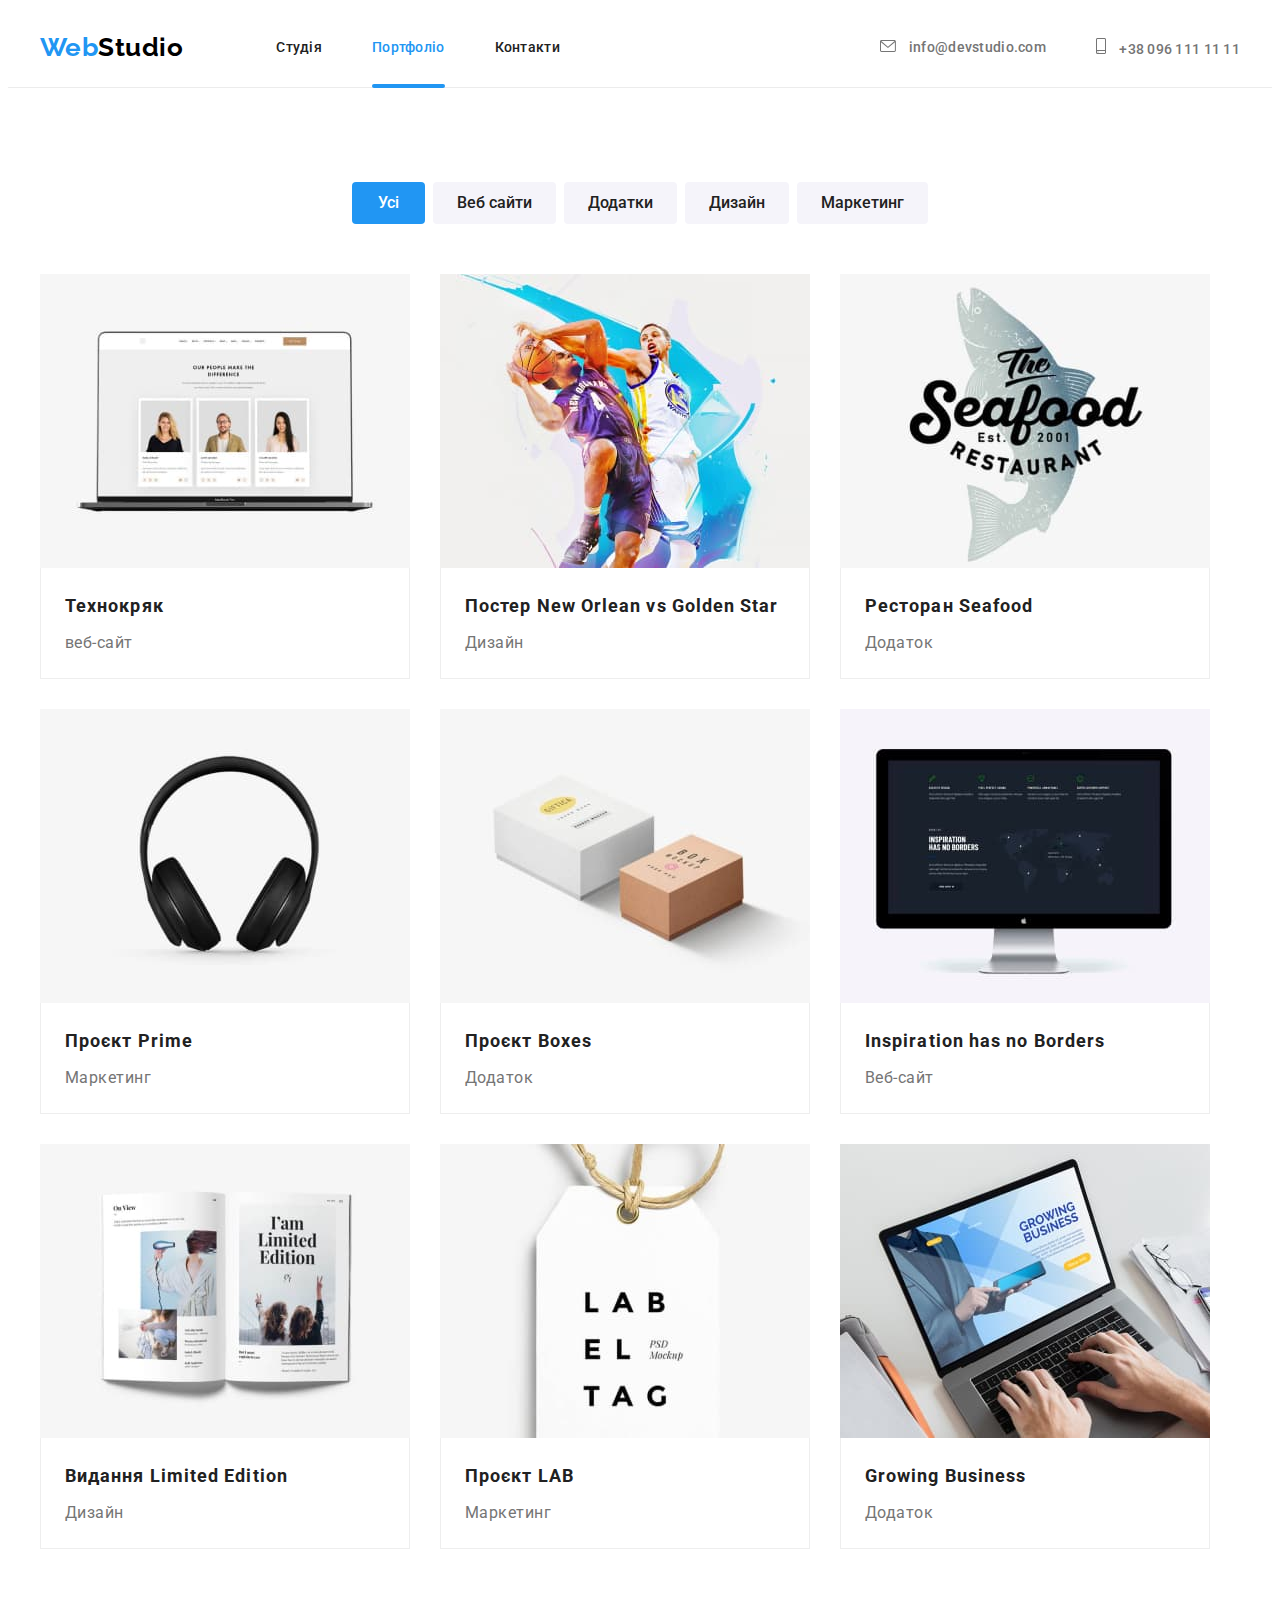
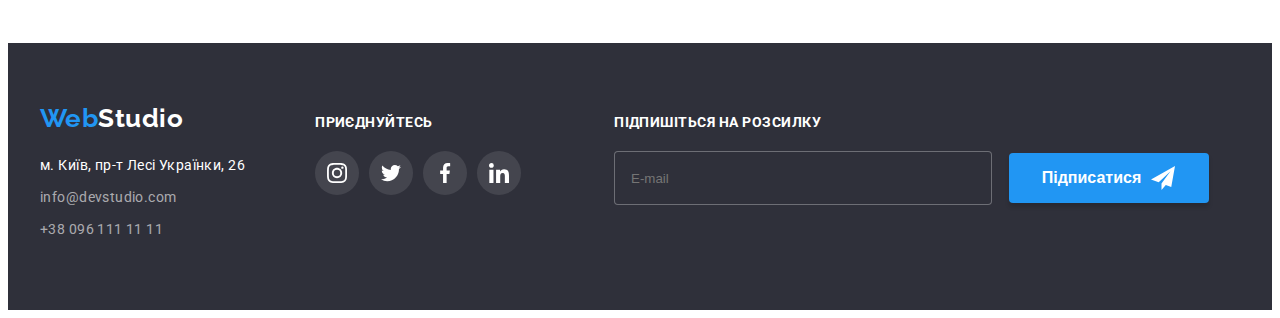
==== commit 5c725255: "Summary" ====
--- a/portfolio.html
+++ b/portfolio.html
@@ -30,6 +30,11 @@
             <a href="./index.html" class="site-nav__logo">
               <span class="site-nav__lable">Web</span>Studio
             </a>
+            <button class="site-nav__menu js-open-menu" type="button">
+              <svg width="40" height="40" class="site-nav__icon">
+                <use href="./imeges/icons.svg#icon-mob_menu"></use>
+              </svg>
+            </button>
             <ul class="site-nav__list">
               <li class="site-nav__item">
                 <a href="./index.html" class="site-nav__link">Студія</a>
@@ -338,5 +343,53 @@
         </div>
       </div>
     </footer>
+    <div class="mobile-menu js-menu-container">
+      <button class="mobile-menu__close js-close-menu" type="button">
+        <svg class="mobile-menu__svg" width="18.67" height="18.67">
+          <use href="./imeges/icons.svg#icon-Vector"></use>
+        </svg>
+      </button>
+      <nav class="mobile-menu__nav">
+        <ul class="mobile-menu__list">
+          <li class="mobile-menu__item">
+            <a href="./index.html" class="mobile-menu__link">Студія</a>
+          </li>
+          <li class="mobile-menu__item">
+            <a href="./portfolio.html" class="mobile-menu__link mobile-menu__link--current"
+              >Портфоліо</a
+            >
+          </li>
+          <li class="mobile-menu__item">
+            <a href="#" class="mobile-menu__link">Контакти</a>
+          </li>
+        </ul>
+      </nav>
+      <div class="mobile-menu__contact">
+        <ul class="mobile-menu__auth">
+          <li class="mobile-menu__item">
+            <a class="mobile-menu__number mobile-menu__number--current">+38 096 111 11 11</a>
+          </li>
+          <li class="mobile-menu__item">
+            <a class="mobile-menu__email">info@devstudio.com</a>
+          </li>
+        </ul>
+        <ul class="mobile-menu__social">
+          <li class="mobile-menu__social-item">
+            <a class="mobile-menu__social-link" href="#">Instagram</a>
+          </li>
+          <li class="mobile-menu__social-item">
+            <a class="mobile-menu__social-link" href="#">Twitter</a>
+          </li>
+          <li class="mobile-menu__social-item">
+            <a class="mobile-menu__social-link" href="#">Facebook</a>
+          </li>
+          <li class="mobile-menu__social-item">
+            <a class="mobile-menu__social-link" href="#">LinkedIn</a>
+          </li>
+        </ul>
+      </div>
+    </div>
+
+    <script src="./js/mobile-menu.js"></script>
   </body>
 </html>
--- a/css/main.css
+++ b/css/main.css
@@ -96,15 +96,31 @@
 }
 
 .container {
-  max-width: 1200px;
+  width: 100%;
   margin: 0 auto;
   padding: 0 15px;
 }
+@media (min-width: 480px) {
+  .container {
+    width: 480px;
+  }
+}
+@media (min-width: 768px) {
+  .container {
+    width: 768px;
+  }
+}
+@media (min-width: 1200px) {
+  .container {
+    width: 1200px;
+  }
+}
 
 .block-nav {
   display: -webkit-box;
   display: -ms-flexbox;
   display: flex;
+  position: relative;
 }
 
 /* site nav */
@@ -116,8 +132,19 @@
       -ms-flex-align: center;
           align-items: center;
 }
+.site-nav__menu {
+  position: absolute;
+  top: 0px;
+  right: 8px;
+  background-color: #fff;
+  border: none;
+}
+@media (min-width: 768px) {
+  .site-nav__menu {
+    display: none;
+  }
+}
 .site-nav__logo {
-  margin-right: 93px;
   color: var(--black-text-color);
   font-family: Raleway, sans-serif;
   font-weight: 700;
@@ -125,11 +152,16 @@
   line-height: 1.2;
   text-decoration: none;
 }
+@media (min-width: 768px) {
+  .site-nav__logo {
+    margin-right: 93px;
+  }
+}
 .site-nav__lable {
   color: var(--accent-text-color);
 }
 .site-nav__link {
-  display: block;
+  display: none;
   color: var(--title-text-r);
   font-weight: 500;
   font-size: 14px;
@@ -172,6 +204,11 @@
 .site-nav__link--current {
   color: var(--accent-text-color);
 }
+@media (min-width: 768px) {
+  .site-nav__link {
+    display: block;
+  }
+}
 .site-nav__list {
   display: -webkit-box;
   display: -ms-flexbox;
@@ -186,9 +223,7 @@
 
 /* auth nav */
 .auth-nav {
-  display: -webkit-box;
-  display: -ms-flexbox;
-  display: flex;
+  display: none;
   padding-left: 0;
   margin-left: auto;
   -webkit-box-align: center;
@@ -197,10 +232,25 @@
   list-style: none;
   gap: 50px;
 }
+@media (min-width: 768px) {
+  .auth-nav {
+    display: block;
+  }
+}
+@media (min-width: 1200px) {
+  .auth-nav {
+    display: -webkit-box;
+    display: -ms-flexbox;
+    display: flex;
+  }
+}
+@media (min-width: 768px) and (max-width: 1200px) {
+  .auth-nav__item:not(:last-child) {
+    margin-bottom: 10px;
+  }
+}
 .auth-nav__link {
-  display: -webkit-box;
-  display: -ms-flexbox;
-  display: flex;
+  display: block;
   -webkit-box-align: center;
       -ms-flex-align: center;
           align-items: center;
@@ -227,14 +277,51 @@
 }
 
 .hero {
-  padding: 200px 0;
-  max-width: 1600px;
-  height: 600px;
+  max-width: 480px;
+  height: 400px;
   margin-left: auto;
   margin-right: auto;
-  background-image: -webkit-gradient(linear, left top, left bottom, from(var(--hero-background-gradient)), to(var(--hero-background-gradient))), url(../imeges/hero.jpg);
-  background-image: linear-gradient(var(--hero-background-gradient), var(--hero-background-gradient)), url(../imeges/hero.jpg);
+  padding: 118px 0;
+  background-image: -webkit-gradient(linear, left top, left bottom, from(var(--hero-background-gradient)), to(var(--hero-background-gradient))), url(../imeges/hero-mobile.jpg);
+  background-image: linear-gradient(var(--hero-background-gradient), var(--hero-background-gradient)), url(../imeges/hero-mobile.jpg);
   background-color: var(--background-color-accent);
+}
+@media (min-device-pixel-ratio: 2), (-webkit-min-device-pixel-ratio: 2), (min-resolution: 192dpi), (min-resolution: 2dppx) {
+  .hero {
+    background-image: -webkit-gradient(linear, left top, left bottom, from(var(--hero-background-gradient)), to(var(--hero-background-gradient))), url(../imeges/hero-mobile@2x.jpg);
+    background-image: linear-gradient(var(--hero-background-gradient), var(--hero-background-gradient)), url(../imeges/hero-mobile@2x.jpg);
+    background-color: var(--background-color-accent);
+  }
+}
+@media (min-width: 768px) {
+  .hero {
+    max-width: 768px;
+    background-image: -webkit-gradient(linear, left top, left bottom, from(var(--hero-background-gradient)), to(var(--hero-background-gradient))), url(../imeges/hero-tablet.jpg);
+    background-image: linear-gradient(var(--hero-background-gradient), var(--hero-background-gradient)), url(../imeges/hero-tablet.jpg);
+  }
+}
+@media (min-width: 768px) and (min-device-pixel-ratio: 2), (min-width: 768px) and (-webkit-min-device-pixel-ratio: 2), (min-width: 768px) and (min-resolution: 192dpi), (min-width: 768px) and (min-resolution: 2dppx) {
+  .hero {
+    background-image: -webkit-gradient(linear, left top, left bottom, from(var(--hero-background-gradient)), to(var(--hero-background-gradient))), url(../imeges/hero-tablet@2x.jpg);
+    background-image: linear-gradient(var(--hero-background-gradient), var(--hero-background-gradient)), url(../imeges/hero-tablet@2x.jpg);
+    background-color: var(--background-color-accent);
+  }
+}
+@media (min-width: 1200px) {
+  .hero {
+    padding: 200px 0;
+    max-width: 1600px;
+    height: 600px;
+    background-image: -webkit-gradient(linear, left top, left bottom, from(var(--hero-background-gradient)), to(var(--hero-background-gradient))), url(../imeges/hero.jpg);
+    background-image: linear-gradient(var(--hero-background-gradient), var(--hero-background-gradient)), url(../imeges/hero.jpg);
+  }
+}
+@media (min-width: 1200px) and (min-device-pixel-ratio: 2), (min-width: 1200px) and (-webkit-min-device-pixel-ratio: 2), (min-width: 1200px) and (min-resolution: 192dpi), (min-width: 1200px) and (min-resolution: 2dppx) {
+  .hero {
+    background-image: -webkit-gradient(linear, left top, left bottom, from(var(--hero-background-gradient)), to(var(--hero-background-gradient))), url(../imeges/hero@2x.jpg);
+    background-image: linear-gradient(var(--hero-background-gradient), var(--hero-background-gradient)), url(../imeges/hero@2x.jpg);
+    background-color: var(--background-color-accent);
+  }
 }
 .hero__title {
   margin-left: auto;
@@ -243,17 +330,23 @@
   max-width: 696px;
   color: var(--white-text-color);
   font-weight: 900;
-  font-size: 44px;
-  line-height: 1.36;
+  font-size: 26px;
+  line-height: 1.61;
   letter-spacing: 0.06em;
   text-transform: uppercase;
   text-align: center;
 }
+@media (min-width: 1200px) {
+  .hero__title {
+    font-size: 44px;
+    line-height: 1.36;
+  }
+}
 .hero__button {
   display: -webkit-box;
   display: -ms-flexbox;
   display: flex;
-  padding: 10px 32px;
+  padding: 10px 24px;
   margin: 0 auto;
   -webkit-box-pack: center;
       -ms-flex-pack: center;
@@ -281,6 +374,11 @@
   background-color: var(--background-color-secondary);
   border-color: transparent;
 }
+@media (min-width: 1200px) {
+  .hero__button {
+    padding: 10px 32px;
+  }
+}
 
 .advantage-studio {
   padding: 94px 0px;
@@ -294,9 +392,6 @@
   line-height: 1.17;
 }
 .advantage-studio__list {
-  display: -webkit-box;
-  display: -ms-flexbox;
-  display: flex;
   min-width: 270px;
   padding-left: 0;
   margin-left: auto;
@@ -304,12 +399,32 @@
   list-style: none;
   gap: 30px;
 }
-
+@media (min-width: 768px) {
+  .advantage-studio__list {
+    display: -webkit-box;
+    display: -ms-flexbox;
+    display: flex;
+    -ms-flex-wrap: wrap;
+        flex-wrap: wrap;
+    gap: 30px;
+  }
+}
+
+@media (min-width: 768px) {
+  .advantage {
+    width: 354px;
+  }
+}
+@media (min-width: 1200px) {
+  .advantage {
+    width: 270px;
+  }
+}
 .advantage__img {
   display: -webkit-box;
   display: -ms-flexbox;
   display: flex;
-  width: 270px;
+  width: 100%;
   height: 120px;
   margin-bottom: 30px;
   -webkit-box-align: center;
@@ -321,12 +436,28 @@
   background-color: var(--background-color-secondary);
   border-radius: 4px;
 }
+@media (min-width: 768px) {
+  .advantage__img {
+    width: 354px;
+  }
+}
+@media (min-width: 1200px) {
+  .advantage__img {
+    width: 270px;
+  }
+}
 .advantage__title {
   margin-bottom: 10px;
+  text-align: center;
   text-transform: uppercase;
   font-weight: 700;
   font-size: 14px;
   line-height: 1.14;
+}
+@media (min-width: 768px) {
+  .advantage__title {
+    text-align: left;
+  }
 }
 .advantage__text {
   color: var(--primary-text-color);
@@ -334,10 +465,21 @@
   font-size: 14px;
   line-height: 1.71;
 }
+.advantage__text__text:not(:last-child) {
+  margin-bottom: 30px;
+}
 
 .work {
   padding-top: 0;
   padding-bottom: 94px;
+  display: none;
+}
+@media (min-width: 1200px) {
+  .work {
+    display: -webkit-box;
+    display: -ms-flexbox;
+    display: flex;
+  }
 }
 .work__title {
   margin-bottom: 50px;
@@ -385,6 +527,11 @@
   padding-bottom: 94px;
   background-color: var(--background-color-secondary);
 }
+@media (min-width: 768px) {
+  .command_img {
+    max-width: 354px;
+  }
+}
 .command__title {
   margin-bottom: 50px;
   text-align: center;
@@ -393,13 +540,25 @@
   line-height: 1.17;
 }
 .command__list {
-  display: -webkit-box;
-  display: -ms-flexbox;
-  display: flex;
   padding-left: 0;
   text-align: center;
   list-style: none;
-  gap: 30px;
+}
+@media (min-width: 768px) {
+  .command__list {
+    display: -webkit-box;
+    display: -ms-flexbox;
+    display: flex;
+    -ms-flex-wrap: wrap;
+        flex-wrap: wrap;
+    gap: 30px;
+  }
+}
+@media (min-width: 1200px) {
+  .command__list {
+    -ms-flex-wrap: nowrap;
+        flex-wrap: nowrap;
+  }
 }
 
 .employee-card {
@@ -407,6 +566,11 @@
   -webkit-box-shadow: 0px 1px 3px rgba(0, 0, 0, 0.12), 0px 1px 1px rgba(0, 0, 0, 0.14), 0px 2px 1px rgba(0, 0, 0, 0.2);
           box-shadow: 0px 1px 3px rgba(0, 0, 0, 0.12), 0px 1px 1px rgba(0, 0, 0, 0.14), 0px 2px 1px rgba(0, 0, 0, 0.2);
   border-radius: 0px 0px 4px 4px;
+}
+@media (max-width: 480px) {
+  .employee-card:not(:last-child) {
+    margin-bottom: 30px;
+  }
 }
 .employee-card__title {
   margin-bottom: 10px;
@@ -465,20 +629,34 @@
 }
 
 .clients {
-  padding-top: 94px;
-  padding-bottom: 94px;
+  padding-top: 60px;
+  padding-bottom: 60px;
+}
+@media (min-width: 1200px) {
+  .clients {
+    padding-top: 94px;
+    padding-bottom: 94px;
+  }
 }
 .clients__title {
-  margin-bottom: 50px;
+  margin-bottom: 30px;
   text-align: center;
   font-weight: 700;
-  font-size: 36px;
+  font-size: 28px;
   line-height: 1.17;
 }
+@media (min-width: 1200px) {
+  .clients__title {
+    font-size: 36px;
+    margin-bottom: 30px;
+  }
+}
 .clients__list {
   display: -webkit-box;
   display: -ms-flexbox;
   display: flex;
+  -ms-flex-wrap: wrap;
+      flex-wrap: wrap;
   -webkit-box-pack: center;
       -ms-flex-pack: center;
           justify-content: center;
@@ -490,12 +668,21 @@
   gap: 30px;
   list-style: none;
 }
+@media (min-width: 1200px) {
+  .clients__list {
+    display: -webkit-box;
+    display: -ms-flexbox;
+    display: flex;
+    -ms-flex-wrap: nowrap;
+        flex-wrap: nowrap;
+  }
+}
 
 .clients-logo__link {
   display: -webkit-box;
   display: -ms-flexbox;
   display: flex;
-  width: 170px;
+  width: 210px;
   height: 92px;
   -webkit-box-pack: center;
       -ms-flex-pack: center;
@@ -516,6 +703,16 @@
   -webkit-transition-timing-function: var(--transition-cubic-bezier), var(--transition-cubic-bezier);
           transition-timing-function: var(--transition-cubic-bezier), var(--transition-cubic-bezier);
 }
+@media (min-width: 768px) {
+  .clients-logo__link {
+    width: 226px;
+  }
+}
+@media (min-width: 1200px) {
+  .clients-logo__link {
+    width: 170px;
+  }
+}
 .clients-logo__link:hover, .clients-logo__link:focus {
   fill: var(--accent-text-color);
   border-color: var(--accent-text-color);
@@ -526,26 +723,59 @@
   background-color: var(--background-color-accent);
   color: var(--white-text-color);
 }
-.footer__container {
-  display: -webkit-box;
-  display: -ms-flexbox;
-  display: flex;
-  -webkit-box-align: baseline;
-      -ms-flex-align: baseline;
-          align-items: baseline;
-}
-
+@media (min-width: 1200px) {
+  .footer__container {
+    display: -webkit-box;
+    display: -ms-flexbox;
+    display: flex;
+    -webkit-box-align: baseline;
+        -ms-flex-align: baseline;
+            align-items: baseline;
+  }
+}
+@media (min-width: 768px) and (max-width: 1199px) {
+  .footer__tablet {
+    display: -webkit-box;
+    display: -ms-flexbox;
+    display: flex;
+    -ms-flex-pack: distribute;
+        justify-content: space-around;
+  }
+}
+@media (min-width: 1200px) {
+  .footer__tablet {
+    display: -webkit-box;
+    display: -ms-flexbox;
+    display: flex;
+  }
+}
+
+@media (min-width: 760px) and (max-width: 1199px) {
+  .footer-contact {
+    display: -webkit-inline-box;
+    display: -ms-inline-flexbox;
+    display: inline-flex;
+    -webkit-box-orient: vertical;
+    -webkit-box-direction: normal;
+        -ms-flex-direction: column;
+            flex-direction: column;
+  }
+}
 .footer-contact__list {
   list-style: none;
 }
 .footer-contact__item {
-  margin-right: 70px;
-}
-.footer-contact__item:not(:last-child) {
-  margin-bottom: 9px;
+  margin-bottom: 8px;
+}
+@media (min-width: 1200px) {
+  .footer-contact__item {
+    margin-right: 70px;
+  }
 }
 .footer-contact__link {
+  display: block;
   color: var(--footer-adress-color);
+  text-align: center;
   text-decoration: none;
   font-family: Roboto, sans-serif;
   font-style: normal;
@@ -560,6 +790,11 @@
   -webkit-transition-timing-function: var(--transition-cubic-bezier);
           transition-timing-function: var(--transition-cubic-bezier);
 }
+@media (min-width: 1200px) {
+  .footer-contact__link {
+    text-align: left;
+  }
+}
 .footer-contact__link:hover, .footer-contact__link:focus {
   color: var(--accent-text-color);
 }
@@ -580,27 +815,64 @@
   display: block;
   margin-bottom: 20px;
   color: var(--white-text-color);
+  text-align: center;
   font-family: Raleway, sans-serif;
   text-decoration: none;
   font-weight: 700;
   font-size: 26px;
   line-height: 1.19;
 }
+@media (min-width: 1200px) {
+  .footer-logo {
+    text-align: left;
+  }
+}
 .footer-logo__lable {
   color: var(--accent-text-color);
 }
 
+@media (min-width: 768px) and (max-width: 1199px) {
+  .footer-social {
+    display: -webkit-inline-box;
+    display: -ms-inline-flexbox;
+    display: inline-flex;
+    -webkit-box-orient: vertical;
+    -webkit-box-direction: normal;
+        -ms-flex-direction: column;
+            flex-direction: column;
+  }
+}
+@media (min-width: 1200px) {
+  .footer-social {
+    margin-top: 12px;
+  }
+}
 .footer-social__text {
+  margin-top: 60px;
   margin-bottom: 20px;
+  text-align: center;
   text-transform: uppercase;
   font-weight: 700;
   font-size: 14px;
   line-height: 1.14;
 }
+@media (min-width: 768px) {
+  .footer-social__text {
+    margin-top: 0;
+  }
+}
+@media (min-width: 1200px) {
+  .footer-social__text {
+    text-align: left;
+  }
+}
 .footer-social__list {
   display: -webkit-box;
   display: -ms-flexbox;
   display: flex;
+  -webkit-box-pack: center;
+      -ms-flex-pack: center;
+          justify-content: center;
   gap: 10px;
   list-style: none;
 }
@@ -626,30 +898,57 @@
   background-color: var(--accent-text-color);
 }
 
-.mailing__form {
-  margin-left: 93px;
+@media (min-width: 1200px) {
+  .mailing__form {
+    margin-left: 93px;
+  }
 }
 .mailing__text {
+  margin-top: 60px;
   margin-bottom: 20px;
   text-transform: uppercase;
+  text-align: center;
   font-weight: 700;
   font-size: 14px;
   line-height: 1.14;
 }
+@media (min-width: 1200px) {
+  .mailing__text {
+    text-align: left;
+    margin-top: 0;
+  }
+}
 .mailing__input {
-  margin-right: 12px;
-  padding-left: 16px;
-  width: 358px;
+  display: block;
+  margin-right: auto;
+  margin-left: auto;
+  margin-bottom: 20px;
+  width: 100%;
   height: 50px;
   color: var(--white-text-color);
   background-color: var(--background-color-accent);
   border: 1px solid rgba(255, 255, 255, 0.3);
   border-radius: 4px;
 }
+@media (min-width: 768px) {
+  .mailing__input {
+    width: 448px;
+  }
+}
+@media (min-width: 1200px) {
+  .mailing__input {
+    display: inline-block;
+    margin-right: 12px;
+    padding-left: 16px;
+    width: 358px;
+  }
+}
 .mailing__button {
-  display: -webkit-inline-box;
-  display: -ms-inline-flexbox;
-  display: inline-flex;
+  display: -webkit-box;
+  display: -ms-flexbox;
+  display: flex;
+  margin-right: auto;
+  margin-left: auto;
   -webkit-box-align: center;
       -ms-flex-align: center;
           align-items: center;
@@ -678,6 +977,13 @@
   -webkit-transition-timing-function: var(--transition-cubic-bezier), var(--transition-cubic-bezier), var(--transition-cubic-bezier);
           transition-timing-function: var(--transition-cubic-bezier), var(--transition-cubic-bezier), var(--transition-cubic-bezier);
 }
+@media (min-width: 1200px) {
+  .mailing__button {
+    display: -webkit-inline-box;
+    display: -ms-inline-flexbox;
+    display: inline-flex;
+  }
+}
 .mailing__button:hover {
   color: var(--title-text-color);
   background-color: var(--background-color-secondary);
@@ -830,20 +1136,177 @@
   letter-spacing: 0.03em;
 }
 
+.mobile-menu {
+  position: fixed;
+  -webkit-box-orient: vertical;
+  -webkit-box-direction: normal;
+      -ms-flex-direction: column;
+          flex-direction: column;
+  -webkit-box-pack: justify;
+      -ms-flex-pack: justify;
+          justify-content: space-between;
+  top: 0;
+  left: 0;
+  display: none;
+  min-width: 100%;
+  height: 100%;
+  background-color: var(--white-text-color);
+  padding: 48px 40px;
+}
+.mobile-menu.is-open {
+  display: -webkit-box;
+  display: -ms-flexbox;
+  display: flex;
+}
+.mobile-menu__nav {
+  display: -webkit-inline-box;
+  display: -ms-inline-flexbox;
+  display: inline-flex;
+}
+.mobile-menu__close {
+  position: absolute;
+  -webkit-box-align: center;
+      -ms-flex-align: center;
+          align-items: center;
+  -webkit-box-pack: center;
+      -ms-flex-pack: center;
+          justify-content: center;
+  top: 21px;
+  right: 25.33px;
+  cursor: pointer;
+  border: none;
+  background-color: var(--white-text-color);
+}
+.mobile-menu__svg {
+  -webkit-transition-property: fill;
+  transition-property: fill;
+  -webkit-transition-duration: 250ms;
+          transition-duration: 250ms;
+  -webkit-transition-timing-function: var(--transition-cubic-bezier);
+          transition-timing-function: var(--transition-cubic-bezier);
+}
+.mobile-menu__svg:hover, .mobile-menu__svg:focus {
+  fill: var(--accent-text-color);
+}
+.mobile-menu__item {
+  list-style: none;
+}
+.mobile-menu__item:not(:last-child) {
+  margin-bottom: 32px;
+}
+.mobile-menu__link {
+  font-weight: 500;
+  font-size: 40px;
+  line-height: 1.17;
+  letter-spacing: 0.02em;
+  color: var(--title-text-color);
+  text-decoration: none;
+  -webkit-transition-property: color;
+  transition-property: color;
+  -webkit-transition-duration: 250ms;
+          transition-duration: 250ms;
+  -webkit-transition-timing-function: var(--transition-cubic-bezier);
+          transition-timing-function: var(--transition-cubic-bezier);
+}
+.mobile-menu__link:hover, .mobile-menu__link:focus {
+  color: var(--accent-text-color);
+}
+.mobile-menu__link--current {
+  color: var(--accent-text-color);
+}
+.mobile-menu__contact {
+  display: -webkit-box;
+  display: -ms-flexbox;
+  display: flex;
+  -webkit-box-orient: vertical;
+  -webkit-box-direction: normal;
+      -ms-flex-direction: column;
+          flex-direction: column;
+}
+.mobile-menu__auth {
+  display: -webkit-box;
+  display: -ms-flexbox;
+  display: flex;
+  -ms-flex-wrap: wrap;
+      flex-wrap: wrap;
+  text-decoration: none;
+}
+.mobile-menu__number {
+  font-weight: 500;
+  font-size: 34px;
+  line-height: 1.17;
+  letter-spacing: 0.02;
+}
+.mobile-menu__number--current {
+  color: var(--accent-text-color);
+}
+.mobile-menu__email {
+  font-weight: 500;
+  font-size: 24px;
+  line-height: 1.17;
+  letter-spacing: 0.02;
+  -webkit-transition-property: color;
+  transition-property: color;
+  -webkit-transition-duration: 250ms;
+          transition-duration: 250ms;
+  -webkit-transition-timing-function: var(--transition-cubic-bezier);
+          transition-timing-function: var(--transition-cubic-bezier);
+}
+.mobile-menu__email:hover, .mobile-menu__email:focus {
+  color: var(--accent-text-color);
+}
+.mobile-menu__social {
+  display: -webkit-box;
+  display: -ms-flexbox;
+  display: flex;
+  margin-top: 64px;
+  gap: 20px;
+}
+.mobile-menu__social-item {
+  list-style: none;
+}
+.mobile-menu__social-item:not(:last-child)::after {
+  content: "";
+  display: -webkit-inline-box;
+  display: -ms-inline-flexbox;
+  display: inline-flex;
+  vertical-align: top;
+  width: 1px;
+  height: 22px;
+  margin-left: 10px;
+  margin-right: 10px;
+  background-color: rgba(33, 33, 33, 0.2);
+}
+.mobile-menu__social-link {
+  text-decoration: none;
+  color: var(--accent-text-color);
+}
+
 .modal {
   position: absolute;
   top: 50%;
   left: 50%;
   -webkit-transform: translate(-50%, -50%);
           transform: translate(-50%, -50%);
-  width: 528px;
-  height: 581px;
+  width: 100%;
+  height: 609px;
   padding: 40px;
   background-color: var(--background-color-primary);
   overflow: auto;
   -webkit-box-shadow: 0px 1px 3px rgba(0, 0, 0, 0.12), 0px 1px 1px rgba(0, 0, 0, 0.14), 0px 2px 1px rgba(0, 0, 0, 0.2);
           box-shadow: 0px 1px 3px rgba(0, 0, 0, 0.12), 0px 1px 1px rgba(0, 0, 0, 0.14), 0px 2px 1px rgba(0, 0, 0, 0.2);
   border-radius: 4px;
+}
+@media (min-width: 480px) and (max-width: 1199px) {
+  .modal {
+    width: 450px;
+  }
+}
+@media (min-width: 1200px) {
+  .modal {
+    width: 528px;
+    height: 581px;
+  }
 }
 .modal__closebutton {
   position: absolute;
@@ -870,8 +1333,13 @@
   margin-bottom: 12px;
   font-weight: 700;
   font-size: 20px;
-  line-height: 1.15;
+  line-height: 1.5;
   text-align: center;
+}
+@media (min-width: 1200px) {
+  .modal-form__title {
+    line-height: 1.15;
+  }
 }
 .modal-form__lable {
   display: block;
@@ -994,14 +1462,26 @@
 .modal-checkbox__span {
   color: var(--primary-text-color);
   font-weight: 400;
-  font-size: 14px;
-  line-height: 1.71;
+  font-size: 12px;
+  line-height: 1.17;
+}
+@media (min-width: 1200px) {
+  .modal-checkbox__span {
+    font-size: 14px;
+    line-height: 1.71;
+  }
 }
 .modal-checkbox__link {
   color: var(--accent-text-color);
   font-weight: 400;
-  font-size: 14px;
-  line-height: 1.71;
+  font-size: 12px;
+  line-height: 1.17;
+}
+@media (min-width: 1200px) {
+  .modal-checkbox__link {
+    font-size: 14px;
+    line-height: 1.71;
+  }
 }
 .modal-checkbox__svg {
   margin-right: 7px;
--- a/css/main.min.css
+++ b/css/main.min.css
@@ -1 +1 @@
-:root{--primary-text-color: #757575;--title-text-color: #212121;--accent-text-color: #2196f3;--white-text-color: #ffffff;--black-text-color: #000000;--footer-adress-color: rgba(255, 255, 255, 0.6);--background-color-primary: #ffffff;--background-color-secondary: #f5f4fa;--background-color-accent: #2f303a;--border-color-heder: #ececec;--border-color-portfolio: #eeeeee;--hero-background-gradient: rgba(47, 48, 58, 0.4);--background-color-icon: #afb1bb;--background-footer-color-icon: rgba(255, 255, 255, 0.1);--background-color-work: rgba(47, 48, 58, 0.8);--background-color-example: rgba(33, 150, 243, 0.9);--background-color-modal: rgba(0, 0, 0, 0.2);--border-color-modal-button: rgba(0, 0, 0, 0.1);--transition-cubic-bezier: cubic-bezier(0.4, 0, 0.2, 1)}body{background-color:var(--background-color-primary);color:var(--title-text-color);font-family:Roboto,sans-serif;letter-spacing:.03em}header{padding:24px 0;border-bottom:1px solid var(--border-color-heder)}h1,h2,h3,h4,h5,h6,p,ul{padding:0;margin:0}img{display:block;max-width:100%;height:auto}.visually-hidden{position:absolute;white-space:nowrap;width:1px;height:1px;overflow:hidden;border:0;padding:0;clip:rect(0 0 0 0);-webkit-clip-path:inset(50%);clip-path:inset(50%);margin:-1px}.backdrop{position:fixed;top:0;left:0;width:100%;height:100%;z-index:1;background-color:var(--background-color-modal);-webkit-transition-property:opacity,visibility;transition-property:opacity,visibility;-webkit-transition-duration:250ms,250ms;transition-duration:250ms,250ms;-webkit-transition-timing-function:var(--transition-cubic-bezier),var(--transition-cubic-bezier);transition-timing-function:var(--transition-cubic-bezier),var(--transition-cubic-bezier)}.backdrop--hidden{opacity:0;visibility:hidden;pointer-events:none}.container{max-width:1200px;margin:0 auto;padding:0 15px}.block-nav{display:-webkit-box;display:-ms-flexbox;display:flex}.site-nav{display:-webkit-box;display:-ms-flexbox;display:flex;-webkit-box-align:center;-ms-flex-align:center;align-items:center}.site-nav__logo{margin-right:93px;color:var(--black-text-color);font-family:Raleway,sans-serif;font-weight:700;font-size:26px;line-height:1.2;text-decoration:none}.site-nav__lable{color:var(--accent-text-color)}.site-nav__link{display:block;color:var(--title-text-r);font-weight:500;font-size:14px;line-height:1.14;letter-spacing:.02em;text-decoration:none;-webkit-transition-property:color;transition-property:color;-webkit-transition-duration:250ms;transition-duration:250ms;-webkit-transition-timing-function:var(--transition-cubic-bezier);transition-timing-function:var(--transition-cubic-bezier)}.site-nav__link:hover,.site-nav__link:focus{color:var(--accent-text-color)}.site-nav__link::after{position:absolute;bottom:-32px;display:block;opacity:0;width:100%;height:4px;background-color:currentcolor;border-radius:2px;-webkit-transition-property:opacity;transition-property:opacity;-webkit-transition-duration:250ms;transition-duration:250ms;-webkit-transition-timing-function:var(--transition-cubic-bezier);transition-timing-function:var(--transition-cubic-bezier);content:""}.site-nav__link:hover::after{opacity:1}.site-nav__link--current::after{opacity:1}.site-nav__link--current{color:var(--accent-text-color)}.site-nav__list{display:-webkit-box;display:-ms-flexbox;display:flex;padding-left:0;gap:50px;list-style:none}.site-nav__item{position:relative}.auth-nav{display:-webkit-box;display:-ms-flexbox;display:flex;padding-left:0;margin-left:auto;-webkit-box-align:center;-ms-flex-align:center;align-items:center;list-style:none;gap:50px}.auth-nav__link{display:-webkit-box;display:-ms-flexbox;display:flex;-webkit-box-align:center;-ms-flex-align:center;align-items:center;fill:var(--primary-text-color);color:var(--primary-text-color);font-weight:500;font-size:14px;line-height:1.14;letter-spacing:.02em;text-decoration:none;-webkit-transition-property:color,fill;transition-property:color,fill;-webkit-transition-duration:250ms,250ms;transition-duration:250ms,250ms;-webkit-transition-timing-function:var(--transition-cubic-bezier),var(--transition-cubic-bezier);transition-timing-function:var(--transition-cubic-bezier),var(--transition-cubic-bezier)}.auth-nav__link:hover,.auth-nav__link:focus{color:var(--accent-text-color);fill:var(--accent-text-color)}.auth-nav__icon{margin-right:10px}.hero{padding:200px 0;max-width:1600px;height:600px;margin-left:auto;margin-right:auto;background-image:-webkit-gradient(linear, left top, left bottom, from(var(--hero-background-gradient)), to(var(--hero-background-gradient))),url(../imeges/hero.jpg);background-image:linear-gradient(var(--hero-background-gradient), var(--hero-background-gradient)),url(../imeges/hero.jpg);background-color:var(--background-color-accent)}.hero__title{margin-left:auto;margin-right:auto;margin-bottom:30px;max-width:696px;color:var(--white-text-color);font-weight:900;font-size:44px;line-height:1.36;letter-spacing:.06em;text-transform:uppercase;text-align:center}.hero__button{display:-webkit-box;display:-ms-flexbox;display:flex;padding:10px 32px;margin:0 auto;-webkit-box-pack:center;-ms-flex-pack:center;justify-content:center;border-radius:4px;color:var(--white-text-color);background-color:var(--accent-text-color);border-color:rgba(0,0,0,0);font-family:Roboto,sans-serif;font-weight:700;font-size:16px;line-height:1.87;letter-spacing:.06em;cursor:pointer;text-decoration:none;-webkit-transition-property:color,background-color;transition-property:color,background-color;-webkit-transition-duration:250ms,250ms;transition-duration:250ms,250ms;-webkit-transition-timing-function:var(--transition-cubic-bezier),var(--transition-cubic-bezier);transition-timing-function:var(--transition-cubic-bezier),var(--transition-cubic-bezier)}.hero__button:hover,.hero__button:focus{color:var(--title-text-color);background-color:var(--background-color-secondary);border-color:rgba(0,0,0,0)}.advantage-studio{padding:94px 0px;background-color:var(--background-color-primary)}.advantage-studio__title{margin-bottom:50px;text-align:center;font-weight:700;font-size:36px;line-height:1.17}.advantage-studio__list{display:-webkit-box;display:-ms-flexbox;display:flex;min-width:270px;padding-left:0;margin-left:auto;margin-right:auto;list-style:none;gap:30px}.advantage__img{display:-webkit-box;display:-ms-flexbox;display:flex;width:270px;height:120px;margin-bottom:30px;-webkit-box-align:center;-ms-flex-align:center;align-items:center;-webkit-box-pack:center;-ms-flex-pack:center;justify-content:center;background-color:var(--background-color-secondary);border-radius:4px}.advantage__title{margin-bottom:10px;text-transform:uppercase;font-weight:700;font-size:14px;line-height:1.14}.advantage__text{color:var(--primary-text-color);font-weight:400;font-size:14px;line-height:1.71}.work{padding-top:0;padding-bottom:94px}.work__title{margin-bottom:50px;text-align:center;font-weight:700;font-size:36px;line-height:1.17}.work__list{display:-webkit-box;display:-ms-flexbox;display:flex;padding-left:0;gap:30px;list-style:none}.work__thumb{position:relative}.work__description{display:-webkit-box;display:-ms-flexbox;display:flex;position:absolute;bottom:0;left:0;width:100%;height:70px;-webkit-box-align:center;-ms-flex-align:center;align-items:center;-webkit-box-pack:center;-ms-flex-pack:center;justify-content:center;text-transform:uppercase;font-weight:700;font-size:14px;line-height:1.14;background-color:var(--background-color-work);color:var(--white-text-color)}.command{padding-top:94px;padding-bottom:94px;background-color:var(--background-color-secondary)}.command__title{margin-bottom:50px;text-align:center;font-weight:700;font-size:36px;line-height:1.17}.command__list{display:-webkit-box;display:-ms-flexbox;display:flex;padding-left:0;text-align:center;list-style:none;gap:30px}.employee-card{background-color:var(--white-text-color);-webkit-box-shadow:0px 1px 3px rgba(0,0,0,.12),0px 1px 1px rgba(0,0,0,.14),0px 2px 1px rgba(0,0,0,.2);box-shadow:0px 1px 3px rgba(0,0,0,.12),0px 1px 1px rgba(0,0,0,.14),0px 2px 1px rgba(0,0,0,.2);border-radius:0px 0px 4px 4px}.employee-card__title{margin-bottom:10px;padding-top:30px;font-weight:500;font-size:16px;line-height:1.19}.employee-card__text{padding-bottom:16px;color:var(--primary-text-color);font-weight:400;font-size:16px;line-height:1.19}.social-list{display:-webkit-box;display:-ms-flexbox;display:flex;-webkit-box-align:center;-ms-flex-align:center;align-items:center;-webkit-box-pack:center;-ms-flex-pack:center;justify-content:center;gap:10px;padding-bottom:30px;list-style:none}.social-list__link{display:-webkit-box;display:-ms-flexbox;display:flex;width:44px;height:44px;-webkit-box-pack:center;-ms-flex-pack:center;justify-content:center;-webkit-box-align:center;-ms-flex-align:center;align-items:center;border-radius:50%;fill:var(--background-color-icon);background-color:var(--white-text-color);-webkit-transition-property:fill,background-color;transition-property:fill,background-color;-webkit-transition-duration:250ms,250ms;transition-duration:250ms,250ms;-webkit-transition-timing-function:var(--transition-cubic-bezier),var(--transition-cubic-bezier);transition-timing-function:var(--transition-cubic-bezier),var(--transition-cubic-bezier)}.social-list__link:hover,.social-list__link:focus{fill:var(--white-text-color);background-color:var(--accent-text-color)}.clients{padding-top:94px;padding-bottom:94px}.clients__title{margin-bottom:50px;text-align:center;font-weight:700;font-size:36px;line-height:1.17}.clients__list{display:-webkit-box;display:-ms-flexbox;display:flex;-webkit-box-pack:center;-ms-flex-pack:center;justify-content:center;-webkit-box-align:center;-ms-flex-align:center;align-items:center;margin-right:auto;margin-left:auto;gap:30px;list-style:none}.clients-logo__link{display:-webkit-box;display:-ms-flexbox;display:flex;width:170px;height:92px;-webkit-box-pack:center;-ms-flex-pack:center;justify-content:center;-webkit-box-align:center;-ms-flex-align:center;align-items:center;margin-right:auto;margin-left:auto;border:1px solid var(--background-color-icon);border-radius:4px;fill:var(--background-color-icon);cursor:pointer;-webkit-transition-property:fill,border-color;transition-property:fill,border-color;-webkit-transition-duration:250ms,250ms;transition-duration:250ms,250ms;-webkit-transition-timing-function:var(--transition-cubic-bezier),var(--transition-cubic-bezier);transition-timing-function:var(--transition-cubic-bezier),var(--transition-cubic-bezier)}.clients-logo__link:hover,.clients-logo__link:focus{fill:var(--accent-text-color);border-color:var(--accent-text-color)}.footer{padding:60px 0;background-color:var(--background-color-accent);color:var(--white-text-color)}.footer__container{display:-webkit-box;display:-ms-flexbox;display:flex;-webkit-box-align:baseline;-ms-flex-align:baseline;align-items:baseline}.footer-contact__list{list-style:none}.footer-contact__item{margin-right:70px}.footer-contact__item:not(:last-child){margin-bottom:9px}.footer-contact__link{color:var(--footer-adress-color);text-decoration:none;font-family:Roboto,sans-serif;font-style:normal;font-weight:400;font-size:14px;line-height:1.71;letter-spacing:.03em;-webkit-transition-property:color;transition-property:color;-webkit-transition-duration:250ms;transition-duration:250ms;-webkit-transition-timing-function:var(--transition-cubic-bezier);transition-timing-function:var(--transition-cubic-bezier)}.footer-contact__link:hover,.footer-contact__link:focus{color:var(--accent-text-color)}.footer-contact__text{color:var(--white-text-color);-webkit-transition-property:color;transition-property:color;-webkit-transition-duration:250ms;transition-duration:250ms;-webkit-transition-timing-function:var(--transition-cubic-bezier);transition-timing-function:var(--transition-cubic-bezier)}.footer-contact__text:hover,.footer-contact__text:focus{color:var(--accent-text-color)}.footer-logo{display:block;margin-bottom:20px;color:var(--white-text-color);font-family:Raleway,sans-serif;text-decoration:none;font-weight:700;font-size:26px;line-height:1.19}.footer-logo__lable{color:var(--accent-text-color)}.footer-social__text{margin-bottom:20px;text-transform:uppercase;font-weight:700;font-size:14px;line-height:1.14}.footer-social__list{display:-webkit-box;display:-ms-flexbox;display:flex;gap:10px;list-style:none}.footer-social__link{display:-webkit-box;display:-ms-flexbox;display:flex;width:44px;height:44px;-webkit-box-pack:center;-ms-flex-pack:center;justify-content:center;-webkit-box-align:center;-ms-flex-align:center;align-items:center;border-radius:50%;fill:var(--white-text-color);background-color:var(--background-footer-color-icon);-webkit-transition:background-color 250ms var(--transition-cubic-bezier);transition:background-color 250ms var(--transition-cubic-bezier)}.footer-social__link:hover,.footer-social__link:focus{background-color:var(--accent-text-color)}.mailing__form{margin-left:93px}.mailing__text{margin-bottom:20px;text-transform:uppercase;font-weight:700;font-size:14px;line-height:1.14}.mailing__input{margin-right:12px;padding-left:16px;width:358px;height:50px;color:var(--white-text-color);background-color:var(--background-color-accent);border:1px solid rgba(255,255,255,.3);border-radius:4px}.mailing__button{display:-webkit-inline-box;display:-ms-inline-flexbox;display:inline-flex;-webkit-box-align:center;-ms-flex-align:center;align-items:center;-webkit-box-pack:center;-ms-flex-pack:center;justify-content:center;padding:10px 28px;width:200px;height:50px;gap:10px;color:var(--white-text-color);background-color:var(--accent-text-color);fill:var(--background-color-primary);border-color:rgba(0,0,0,0);font-weight:700;font-size:16px;line-height:1.875;border-radius:4px;-webkit-box-shadow:0px 4px 4px rgba(0,0,0,.15);box-shadow:0px 4px 4px rgba(0,0,0,.15);cursor:pointer;-webkit-transition-property:color,background-color,fill;transition-property:color,background-color,fill;-webkit-transition-duration:250ms,250ms,250ms;transition-duration:250ms,250ms,250ms;-webkit-transition-timing-function:var(--transition-cubic-bezier),var(--transition-cubic-bezier),var(--transition-cubic-bezier);transition-timing-function:var(--transition-cubic-bezier),var(--transition-cubic-bezier),var(--transition-cubic-bezier)}.mailing__button:hover{color:var(--title-text-color);background-color:var(--background-color-secondary);fill:var(--title-text-color);border-color:rgba(0,0,0,0)}.example{padding:94px 0}.example__title{margin-bottom:50px;text-align:center;font-weight:700;font-size:36px;line-height:1.17}.button-grid{display:-webkit-box;display:-ms-flexbox;display:flex;margin-bottom:50px;padding-left:0;-webkit-box-pack:center;-ms-flex-pack:center;justify-content:center;list-style:none;gap:8px}.button-grid__button{display:inline-block;border-radius:4px;padding:6px 22px;min-width:73px;color:var(--title-text-color);background-color:var(--background-color-secondary);font-family:Roboto,sans-serif;border-color:rgba(0,0,0,0);font-weight:500;font-size:16px;line-height:1.62;cursor:pointer;text-decoration:none;text-align:center;-webkit-transition-property:color,background-color,-webkit-box-shadow;transition-property:color,background-color,-webkit-box-shadow;transition-property:color,background-color,box-shadow;transition-property:color,background-color,box-shadow,-webkit-box-shadow;-webkit-transition-duration:250ms,250ms,250ms;transition-duration:250ms,250ms,250ms;-webkit-transition-timing-function:var(--transition-cubic-bezier),var(--transition-cubic-bezier),var(--transition-cubic-bezier);transition-timing-function:var(--transition-cubic-bezier),var(--transition-cubic-bezier),var(--transition-cubic-bezier)}.button-grid__button:hover,.button-grid__button:focus{color:var(--white-text-color);background-color:var(--accent-text-color);-webkit-box-shadow:0px 3px 1px rgba(0,0,0,.1),0px 1px 2px rgba(0,0,0,.08),0px 2px 2px rgba(0,0,0,.12);box-shadow:0px 3px 1px rgba(0,0,0,.1),0px 1px 2px rgba(0,0,0,.08),0px 2px 2px rgba(0,0,0,.12)}.button-grid__button--current{color:var(--white-text-color);background-color:var(--accent-text-color)}.card-grid{display:-webkit-box;display:-ms-flexbox;display:flex;-ms-flex-wrap:wrap;flex-wrap:wrap;padding-left:0;gap:30px;list-style:none}.card-grid__item{width:370px}.card{display:block;text-decoration:none;-webkit-transition-property:-webkit-box-shadow;transition-property:-webkit-box-shadow;transition-property:box-shadow;transition-property:box-shadow, -webkit-box-shadow;-webkit-transition-duration:250ms;transition-duration:250ms;-webkit-transition-timing-function:var(--transition-cubic-bezier);transition-timing-function:var(--transition-cubic-bezier)}.card:hover,.card:focus{-webkit-box-shadow:0px 1px 1px rgba(0,0,0,.12),0px 4px 4px rgba(0,0,0,.06),1px 4px 6px rgba(0,0,0,.16);box-shadow:0px 1px 1px rgba(0,0,0,.12),0px 4px 4px rgba(0,0,0,.06),1px 4px 6px rgba(0,0,0,.16)}.card__thumb{position:relative;overflow:hidden}.card__description{position:absolute;bottom:0;left:0;width:100%;height:100%;padding:63px 24px;color:var(--white-text-color);background-color:var(--background-color-example);-webkit-transform:translateY(100%);transform:translateY(100%);-webkit-transition-property:-webkit-transform;transition-property:-webkit-transform;transition-property:transform;transition-property:transform, -webkit-transform;-webkit-transition-duration:250ms;transition-duration:250ms;-webkit-transition-timing-function:var(--transition-cubic-bezier);transition-timing-function:var(--transition-cubic-bezier)}.card:hover .card__description{-webkit-transform:translateY(0);transform:translateY(0)}.card__title{font-size:18px;line-height:1.55}.card__block{padding:20px 24px;border-bottom:1px solid var(--border-color-portfolio);border-left:1px solid var(--border-color-portfolio);border-right:1px solid var(--border-color-portfolio)}.card__name{margin-bottom:4px;color:var(--title-text-color);text-align:left;font-family:Roboto,sans-serif;font-weight:700;font-size:18px;line-height:2;letter-spacing:.06em}.card__text{color:var(--primary-text-color);font-family:Roboto,sans-serif;font-weight:400;font-size:16px;line-height:1.88;letter-spacing:.03em}.modal{position:absolute;top:50%;left:50%;-webkit-transform:translate(-50%, -50%);transform:translate(-50%, -50%);width:528px;height:581px;padding:40px;background-color:var(--background-color-primary);overflow:auto;-webkit-box-shadow:0px 1px 3px rgba(0,0,0,.12),0px 1px 1px rgba(0,0,0,.14),0px 2px 1px rgba(0,0,0,.2);box-shadow:0px 1px 3px rgba(0,0,0,.12),0px 1px 1px rgba(0,0,0,.14),0px 2px 1px rgba(0,0,0,.2);border-radius:4px}.modal__closebutton{position:absolute;right:8px;top:8px;display:-webkit-box;display:-ms-flexbox;display:flex;-webkit-box-align:center;-ms-flex-align:center;align-items:center;-webkit-box-pack:center;-ms-flex-pack:center;justify-content:center;width:30px;height:30px;border-radius:50%;background-color:var(--background-color-primary);border:1px solid var(--border-color-modal-button);cursor:pointer}.modal-form__title{margin-bottom:12px;font-weight:700;font-size:20px;line-height:1.15;text-align:center}.modal-form__lable{display:block;margin-bottom:10px}.modal-form__icon{display:block;position:relative}.modal-form__input{display:block;padding-left:42px;height:40px;width:100%;border:1px solid rgba(33,33,33,.2);border-radius:4px;-webkit-transition-property:border-color;transition-property:border-color;-webkit-transition-duration:250ms;transition-duration:250ms;-webkit-transition-timing-function:var(--transition-cubic-bezier);transition-timing-function:var(--transition-cubic-bezier)}.modal-form__input:focus{outline:none;border-color:var(--accent-text-color)}.modal-form__svg{position:absolute;left:15px;top:50%;-webkit-transform:translateY(-50%);transform:translateY(-50%);-webkit-transition-property:fill;transition-property:fill;-webkit-transition-duration:250ms;transition-duration:250ms;-webkit-transition-timing-function:var(--transition-cubic-bezier);transition-timing-function:var(--transition-cubic-bezier)}.modal-form__input:focus+.modal-form__svg{fill:var(--accent-text-color)}.modal-form__coment{display:block;margin-bottom:20px}.modal-form__textarea{display:block;padding:12px 16px;width:100%;max-height:120px;border:1px solid rgba(33,33,33,.2);border-radius:4px;resize:none;-webkit-transition-property:border-color;transition-property:border-color;-webkit-transition-duration:250ms;transition-duration:250ms;-webkit-transition-timing-function:var(--transition-cubic-bezier);transition-timing-function:var(--transition-cubic-bezier)}.modal-form__textarea:focus{outline:none;border-color:var(--accent-text-color)}.modal-form__text{display:block;margin-bottom:4px;color:var(--primary-text-color);font-weight:400;font-size:12px;line-height:1.16}.modal-form__button{display:-webkit-box;display:-ms-flexbox;display:flex;padding:8px 50px;margin:0 auto;-webkit-box-pack:center;-ms-flex-pack:center;justify-content:center;border-radius:4px;color:var(--white-text-color);background-color:var(--accent-text-color);border-color:rgba(0,0,0,0);font-family:Roboto,sans-serif;font-weight:700;font-size:16px;line-height:1.87;letter-spacing:.06em;cursor:pointer;text-decoration:none;-webkit-transition-property:color,background-color;transition-property:color,background-color;-webkit-transition-duration:250ms,250ms;transition-duration:250ms,250ms;-webkit-transition-timing-function:var(--transition-cubic-bezier),var(--transition-cubic-bezier);transition-timing-function:var(--transition-cubic-bezier),var(--transition-cubic-bezier)}.modal-form__button:hover,.modal-form__button:focus{color:var(--title-text-color);background-color:var(--background-color-secondary);border-color:rgba(0,0,0,0)}.modal-checkbox{display:-webkit-box;display:-ms-flexbox;display:flex;margin-bottom:30px;-webkit-box-pack:center;-ms-flex-pack:center;justify-content:center;-webkit-box-align:center;-ms-flex-align:center;align-items:center}.modal-checkbox__span{color:var(--primary-text-color);font-weight:400;font-size:14px;line-height:1.71}.modal-checkbox__link{color:var(--accent-text-color);font-weight:400;font-size:14px;line-height:1.71}.modal-checkbox__svg{margin-right:7px;fill:var(--accent-text-color);border:2px solid var(--title-text-color);border-radius:2px;-webkit-transition-property:background-color,border-color;transition-property:background-color,border-color;-webkit-transition-duration:250ms,250ms;transition-duration:250ms,250ms;-webkit-transition-timing-function:var(--transition-cubic-bezier),var(--transition-cubic-bezier);transition-timing-function:var(--transition-cubic-bezier),var(--transition-cubic-bezier)}.modal-checkbox__input:checked~.modal-checkbox__svg{background-color:var(--accent-text-color);border-color:var(--accent-text-color)}/*# sourceMappingURL=main.min.css.map */+:root{--primary-text-color: #757575;--title-text-color: #212121;--accent-text-color: #2196f3;--white-text-color: #ffffff;--black-text-color: #000000;--footer-adress-color: rgba(255, 255, 255, 0.6);--background-color-primary: #ffffff;--background-color-secondary: #f5f4fa;--background-color-accent: #2f303a;--border-color-heder: #ececec;--border-color-portfolio: #eeeeee;--hero-background-gradient: rgba(47, 48, 58, 0.4);--background-color-icon: #afb1bb;--background-footer-color-icon: rgba(255, 255, 255, 0.1);--background-color-work: rgba(47, 48, 58, 0.8);--background-color-example: rgba(33, 150, 243, 0.9);--background-color-modal: rgba(0, 0, 0, 0.2);--border-color-modal-button: rgba(0, 0, 0, 0.1);--transition-cubic-bezier: cubic-bezier(0.4, 0, 0.2, 1)}body{background-color:var(--background-color-primary);color:var(--title-text-color);font-family:Roboto,sans-serif;letter-spacing:.03em}header{padding:24px 0;border-bottom:1px solid var(--border-color-heder)}h1,h2,h3,h4,h5,h6,p,ul{padding:0;margin:0}img{display:block;max-width:100%;height:auto}.visually-hidden{position:absolute;white-space:nowrap;width:1px;height:1px;overflow:hidden;border:0;padding:0;clip:rect(0 0 0 0);-webkit-clip-path:inset(50%);clip-path:inset(50%);margin:-1px}.backdrop{position:fixed;top:0;left:0;width:100%;height:100%;z-index:1;background-color:var(--background-color-modal);-webkit-transition-property:opacity,visibility;transition-property:opacity,visibility;-webkit-transition-duration:250ms,250ms;transition-duration:250ms,250ms;-webkit-transition-timing-function:var(--transition-cubic-bezier),var(--transition-cubic-bezier);transition-timing-function:var(--transition-cubic-bezier),var(--transition-cubic-bezier)}.backdrop--hidden{opacity:0;visibility:hidden;pointer-events:none}.container{width:100%;margin:0 auto;padding:0 15px}@media(min-width: 480px){.container{width:480px}}@media(min-width: 768px){.container{width:768px}}@media(min-width: 1200px){.container{width:1200px}}.block-nav{display:-webkit-box;display:-ms-flexbox;display:flex;position:relative}.site-nav{display:-webkit-box;display:-ms-flexbox;display:flex;-webkit-box-align:center;-ms-flex-align:center;align-items:center}.site-nav__menu{position:absolute;top:0px;right:8px;background-color:#fff;border:none}@media(min-width: 768px){.site-nav__menu{display:none}}.site-nav__logo{color:var(--black-text-color);font-family:Raleway,sans-serif;font-weight:700;font-size:26px;line-height:1.2;text-decoration:none}@media(min-width: 768px){.site-nav__logo{margin-right:93px}}.site-nav__lable{color:var(--accent-text-color)}.site-nav__link{display:none;color:var(--title-text-r);font-weight:500;font-size:14px;line-height:1.14;letter-spacing:.02em;text-decoration:none;-webkit-transition-property:color;transition-property:color;-webkit-transition-duration:250ms;transition-duration:250ms;-webkit-transition-timing-function:var(--transition-cubic-bezier);transition-timing-function:var(--transition-cubic-bezier)}.site-nav__link:hover,.site-nav__link:focus{color:var(--accent-text-color)}.site-nav__link::after{position:absolute;bottom:-32px;display:block;opacity:0;width:100%;height:4px;background-color:currentcolor;border-radius:2px;-webkit-transition-property:opacity;transition-property:opacity;-webkit-transition-duration:250ms;transition-duration:250ms;-webkit-transition-timing-function:var(--transition-cubic-bezier);transition-timing-function:var(--transition-cubic-bezier);content:""}.site-nav__link:hover::after{opacity:1}.site-nav__link--current::after{opacity:1}.site-nav__link--current{color:var(--accent-text-color)}@media(min-width: 768px){.site-nav__link{display:block}}.site-nav__list{display:-webkit-box;display:-ms-flexbox;display:flex;padding-left:0;gap:50px;list-style:none}.site-nav__item{position:relative}.auth-nav{display:none;padding-left:0;margin-left:auto;-webkit-box-align:center;-ms-flex-align:center;align-items:center;list-style:none;gap:50px}@media(min-width: 768px){.auth-nav{display:block}}@media(min-width: 1200px){.auth-nav{display:-webkit-box;display:-ms-flexbox;display:flex}}@media(min-width: 768px)and (max-width: 1200px){.auth-nav__item:not(:last-child){margin-bottom:10px}}.auth-nav__link{display:block;-webkit-box-align:center;-ms-flex-align:center;align-items:center;fill:var(--primary-text-color);color:var(--primary-text-color);font-weight:500;font-size:14px;line-height:1.14;letter-spacing:.02em;text-decoration:none;-webkit-transition-property:color,fill;transition-property:color,fill;-webkit-transition-duration:250ms,250ms;transition-duration:250ms,250ms;-webkit-transition-timing-function:var(--transition-cubic-bezier),var(--transition-cubic-bezier);transition-timing-function:var(--transition-cubic-bezier),var(--transition-cubic-bezier)}.auth-nav__link:hover,.auth-nav__link:focus{color:var(--accent-text-color);fill:var(--accent-text-color)}.auth-nav__icon{margin-right:10px}.hero{max-width:480px;height:400px;margin-left:auto;margin-right:auto;padding:118px 0;background-image:-webkit-gradient(linear, left top, left bottom, from(var(--hero-background-gradient)), to(var(--hero-background-gradient))),url(../imeges/hero-mobile.jpg);background-image:linear-gradient(var(--hero-background-gradient), var(--hero-background-gradient)),url(../imeges/hero-mobile.jpg);background-color:var(--background-color-accent)}@media(min-device-pixel-ratio: 2),(-webkit-min-device-pixel-ratio: 2),(min-resolution: 192dpi),(min-resolution: 2dppx){.hero{background-image:-webkit-gradient(linear, left top, left bottom, from(var(--hero-background-gradient)), to(var(--hero-background-gradient))),url(../imeges/hero-mobile@2x.jpg);background-image:linear-gradient(var(--hero-background-gradient), var(--hero-background-gradient)),url(../imeges/hero-mobile@2x.jpg);background-color:var(--background-color-accent)}}@media(min-width: 768px){.hero{max-width:768px;background-image:-webkit-gradient(linear, left top, left bottom, from(var(--hero-background-gradient)), to(var(--hero-background-gradient))),url(../imeges/hero-tablet.jpg);background-image:linear-gradient(var(--hero-background-gradient), var(--hero-background-gradient)),url(../imeges/hero-tablet.jpg)}}@media(min-width: 768px)and (min-device-pixel-ratio: 2),(min-width: 768px)and (-webkit-min-device-pixel-ratio: 2),(min-width: 768px)and (min-resolution: 192dpi),(min-width: 768px)and (min-resolution: 2dppx){.hero{background-image:-webkit-gradient(linear, left top, left bottom, from(var(--hero-background-gradient)), to(var(--hero-background-gradient))),url(../imeges/hero-tablet@2x.jpg);background-image:linear-gradient(var(--hero-background-gradient), var(--hero-background-gradient)),url(../imeges/hero-tablet@2x.jpg);background-color:var(--background-color-accent)}}@media(min-width: 1200px){.hero{padding:200px 0;max-width:1600px;height:600px;background-image:-webkit-gradient(linear, left top, left bottom, from(var(--hero-background-gradient)), to(var(--hero-background-gradient))),url(../imeges/hero.jpg);background-image:linear-gradient(var(--hero-background-gradient), var(--hero-background-gradient)),url(../imeges/hero.jpg)}}@media(min-width: 1200px)and (min-device-pixel-ratio: 2),(min-width: 1200px)and (-webkit-min-device-pixel-ratio: 2),(min-width: 1200px)and (min-resolution: 192dpi),(min-width: 1200px)and (min-resolution: 2dppx){.hero{background-image:-webkit-gradient(linear, left top, left bottom, from(var(--hero-background-gradient)), to(var(--hero-background-gradient))),url(../imeges/hero@2x.jpg);background-image:linear-gradient(var(--hero-background-gradient), var(--hero-background-gradient)),url(../imeges/hero@2x.jpg);background-color:var(--background-color-accent)}}.hero__title{margin-left:auto;margin-right:auto;margin-bottom:30px;max-width:696px;color:var(--white-text-color);font-weight:900;font-size:26px;line-height:1.61;letter-spacing:.06em;text-transform:uppercase;text-align:center}@media(min-width: 1200px){.hero__title{font-size:44px;line-height:1.36}}.hero__button{display:-webkit-box;display:-ms-flexbox;display:flex;padding:10px 24px;margin:0 auto;-webkit-box-pack:center;-ms-flex-pack:center;justify-content:center;border-radius:4px;color:var(--white-text-color);background-color:var(--accent-text-color);border-color:rgba(0,0,0,0);font-family:Roboto,sans-serif;font-weight:700;font-size:16px;line-height:1.87;letter-spacing:.06em;cursor:pointer;text-decoration:none;-webkit-transition-property:color,background-color;transition-property:color,background-color;-webkit-transition-duration:250ms,250ms;transition-duration:250ms,250ms;-webkit-transition-timing-function:var(--transition-cubic-bezier),var(--transition-cubic-bezier);transition-timing-function:var(--transition-cubic-bezier),var(--transition-cubic-bezier)}.hero__button:hover,.hero__button:focus{color:var(--title-text-color);background-color:var(--background-color-secondary);border-color:rgba(0,0,0,0)}@media(min-width: 1200px){.hero__button{padding:10px 32px}}.advantage-studio{padding:94px 0px;background-color:var(--background-color-primary)}.advantage-studio__title{margin-bottom:50px;text-align:center;font-weight:700;font-size:36px;line-height:1.17}.advantage-studio__list{min-width:270px;padding-left:0;margin-left:auto;margin-right:auto;list-style:none;gap:30px}@media(min-width: 768px){.advantage-studio__list{display:-webkit-box;display:-ms-flexbox;display:flex;-ms-flex-wrap:wrap;flex-wrap:wrap;gap:30px}}@media(min-width: 768px){.advantage{width:354px}}@media(min-width: 1200px){.advantage{width:270px}}.advantage__img{display:-webkit-box;display:-ms-flexbox;display:flex;width:100%;height:120px;margin-bottom:30px;-webkit-box-align:center;-ms-flex-align:center;align-items:center;-webkit-box-pack:center;-ms-flex-pack:center;justify-content:center;background-color:var(--background-color-secondary);border-radius:4px}@media(min-width: 768px){.advantage__img{width:354px}}@media(min-width: 1200px){.advantage__img{width:270px}}.advantage__title{margin-bottom:10px;text-align:center;text-transform:uppercase;font-weight:700;font-size:14px;line-height:1.14}@media(min-width: 768px){.advantage__title{text-align:left}}.advantage__text{color:var(--primary-text-color);font-weight:400;font-size:14px;line-height:1.71}.advantage__text__text:not(:last-child){margin-bottom:30px}.work{padding-top:0;padding-bottom:94px;display:none}@media(min-width: 1200px){.work{display:-webkit-box;display:-ms-flexbox;display:flex}}.work__title{margin-bottom:50px;text-align:center;font-weight:700;font-size:36px;line-height:1.17}.work__list{display:-webkit-box;display:-ms-flexbox;display:flex;padding-left:0;gap:30px;list-style:none}.work__thumb{position:relative}.work__description{display:-webkit-box;display:-ms-flexbox;display:flex;position:absolute;bottom:0;left:0;width:100%;height:70px;-webkit-box-align:center;-ms-flex-align:center;align-items:center;-webkit-box-pack:center;-ms-flex-pack:center;justify-content:center;text-transform:uppercase;font-weight:700;font-size:14px;line-height:1.14;background-color:var(--background-color-work);color:var(--white-text-color)}.command{padding-top:94px;padding-bottom:94px;background-color:var(--background-color-secondary)}@media(min-width: 768px){.command_img{max-width:354px}}.command__title{margin-bottom:50px;text-align:center;font-weight:700;font-size:36px;line-height:1.17}.command__list{padding-left:0;text-align:center;list-style:none}@media(min-width: 768px){.command__list{display:-webkit-box;display:-ms-flexbox;display:flex;-ms-flex-wrap:wrap;flex-wrap:wrap;gap:30px}}@media(min-width: 1200px){.command__list{-ms-flex-wrap:nowrap;flex-wrap:nowrap}}.employee-card{background-color:var(--white-text-color);-webkit-box-shadow:0px 1px 3px rgba(0,0,0,.12),0px 1px 1px rgba(0,0,0,.14),0px 2px 1px rgba(0,0,0,.2);box-shadow:0px 1px 3px rgba(0,0,0,.12),0px 1px 1px rgba(0,0,0,.14),0px 2px 1px rgba(0,0,0,.2);border-radius:0px 0px 4px 4px}@media(max-width: 480px){.employee-card:not(:last-child){margin-bottom:30px}}.employee-card__title{margin-bottom:10px;padding-top:30px;font-weight:500;font-size:16px;line-height:1.19}.employee-card__text{padding-bottom:16px;color:var(--primary-text-color);font-weight:400;font-size:16px;line-height:1.19}.social-list{display:-webkit-box;display:-ms-flexbox;display:flex;-webkit-box-align:center;-ms-flex-align:center;align-items:center;-webkit-box-pack:center;-ms-flex-pack:center;justify-content:center;gap:10px;padding-bottom:30px;list-style:none}.social-list__link{display:-webkit-box;display:-ms-flexbox;display:flex;width:44px;height:44px;-webkit-box-pack:center;-ms-flex-pack:center;justify-content:center;-webkit-box-align:center;-ms-flex-align:center;align-items:center;border-radius:50%;fill:var(--background-color-icon);background-color:var(--white-text-color);-webkit-transition-property:fill,background-color;transition-property:fill,background-color;-webkit-transition-duration:250ms,250ms;transition-duration:250ms,250ms;-webkit-transition-timing-function:var(--transition-cubic-bezier),var(--transition-cubic-bezier);transition-timing-function:var(--transition-cubic-bezier),var(--transition-cubic-bezier)}.social-list__link:hover,.social-list__link:focus{fill:var(--white-text-color);background-color:var(--accent-text-color)}.clients{padding-top:60px;padding-bottom:60px}@media(min-width: 1200px){.clients{padding-top:94px;padding-bottom:94px}}.clients__title{margin-bottom:30px;text-align:center;font-weight:700;font-size:28px;line-height:1.17}@media(min-width: 1200px){.clients__title{font-size:36px;margin-bottom:30px}}.clients__list{display:-webkit-box;display:-ms-flexbox;display:flex;-ms-flex-wrap:wrap;flex-wrap:wrap;-webkit-box-pack:center;-ms-flex-pack:center;justify-content:center;-webkit-box-align:center;-ms-flex-align:center;align-items:center;margin-right:auto;margin-left:auto;gap:30px;list-style:none}@media(min-width: 1200px){.clients__list{display:-webkit-box;display:-ms-flexbox;display:flex;-ms-flex-wrap:nowrap;flex-wrap:nowrap}}.clients-logo__link{display:-webkit-box;display:-ms-flexbox;display:flex;width:210px;height:92px;-webkit-box-pack:center;-ms-flex-pack:center;justify-content:center;-webkit-box-align:center;-ms-flex-align:center;align-items:center;margin-right:auto;margin-left:auto;border:1px solid var(--background-color-icon);border-radius:4px;fill:var(--background-color-icon);cursor:pointer;-webkit-transition-property:fill,border-color;transition-property:fill,border-color;-webkit-transition-duration:250ms,250ms;transition-duration:250ms,250ms;-webkit-transition-timing-function:var(--transition-cubic-bezier),var(--transition-cubic-bezier);transition-timing-function:var(--transition-cubic-bezier),var(--transition-cubic-bezier)}@media(min-width: 768px){.clients-logo__link{width:226px}}@media(min-width: 1200px){.clients-logo__link{width:170px}}.clients-logo__link:hover,.clients-logo__link:focus{fill:var(--accent-text-color);border-color:var(--accent-text-color)}.footer{padding:60px 0;background-color:var(--background-color-accent);color:var(--white-text-color)}@media(min-width: 1200px){.footer__container{display:-webkit-box;display:-ms-flexbox;display:flex;-webkit-box-align:baseline;-ms-flex-align:baseline;align-items:baseline}}@media(min-width: 768px)and (max-width: 1199px){.footer__tablet{display:-webkit-box;display:-ms-flexbox;display:flex;-ms-flex-pack:distribute;justify-content:space-around}}@media(min-width: 1200px){.footer__tablet{display:-webkit-box;display:-ms-flexbox;display:flex}}@media(min-width: 760px)and (max-width: 1199px){.footer-contact{display:-webkit-inline-box;display:-ms-inline-flexbox;display:inline-flex;-webkit-box-orient:vertical;-webkit-box-direction:normal;-ms-flex-direction:column;flex-direction:column}}.footer-contact__list{list-style:none}.footer-contact__item{margin-bottom:8px}@media(min-width: 1200px){.footer-contact__item{margin-right:70px}}.footer-contact__link{display:block;color:var(--footer-adress-color);text-align:center;text-decoration:none;font-family:Roboto,sans-serif;font-style:normal;font-weight:400;font-size:14px;line-height:1.71;letter-spacing:.03em;-webkit-transition-property:color;transition-property:color;-webkit-transition-duration:250ms;transition-duration:250ms;-webkit-transition-timing-function:var(--transition-cubic-bezier);transition-timing-function:var(--transition-cubic-bezier)}@media(min-width: 1200px){.footer-contact__link{text-align:left}}.footer-contact__link:hover,.footer-contact__link:focus{color:var(--accent-text-color)}.footer-contact__text{color:var(--white-text-color);-webkit-transition-property:color;transition-property:color;-webkit-transition-duration:250ms;transition-duration:250ms;-webkit-transition-timing-function:var(--transition-cubic-bezier);transition-timing-function:var(--transition-cubic-bezier)}.footer-contact__text:hover,.footer-contact__text:focus{color:var(--accent-text-color)}.footer-logo{display:block;margin-bottom:20px;color:var(--white-text-color);text-align:center;font-family:Raleway,sans-serif;text-decoration:none;font-weight:700;font-size:26px;line-height:1.19}@media(min-width: 1200px){.footer-logo{text-align:left}}.footer-logo__lable{color:var(--accent-text-color)}@media(min-width: 768px)and (max-width: 1199px){.footer-social{display:-webkit-inline-box;display:-ms-inline-flexbox;display:inline-flex;-webkit-box-orient:vertical;-webkit-box-direction:normal;-ms-flex-direction:column;flex-direction:column}}@media(min-width: 1200px){.footer-social{margin-top:12px}}.footer-social__text{margin-top:60px;margin-bottom:20px;text-align:center;text-transform:uppercase;font-weight:700;font-size:14px;line-height:1.14}@media(min-width: 768px){.footer-social__text{margin-top:0}}@media(min-width: 1200px){.footer-social__text{text-align:left}}.footer-social__list{display:-webkit-box;display:-ms-flexbox;display:flex;-webkit-box-pack:center;-ms-flex-pack:center;justify-content:center;gap:10px;list-style:none}.footer-social__link{display:-webkit-box;display:-ms-flexbox;display:flex;width:44px;height:44px;-webkit-box-pack:center;-ms-flex-pack:center;justify-content:center;-webkit-box-align:center;-ms-flex-align:center;align-items:center;border-radius:50%;fill:var(--white-text-color);background-color:var(--background-footer-color-icon);-webkit-transition:background-color 250ms var(--transition-cubic-bezier);transition:background-color 250ms var(--transition-cubic-bezier)}.footer-social__link:hover,.footer-social__link:focus{background-color:var(--accent-text-color)}@media(min-width: 1200px){.mailing__form{margin-left:93px}}.mailing__text{margin-top:60px;margin-bottom:20px;text-transform:uppercase;text-align:center;font-weight:700;font-size:14px;line-height:1.14}@media(min-width: 1200px){.mailing__text{text-align:left;margin-top:0}}.mailing__input{display:block;margin-right:auto;margin-left:auto;margin-bottom:20px;width:100%;height:50px;color:var(--white-text-color);background-color:var(--background-color-accent);border:1px solid rgba(255,255,255,.3);border-radius:4px}@media(min-width: 768px){.mailing__input{width:448px}}@media(min-width: 1200px){.mailing__input{display:inline-block;margin-right:12px;padding-left:16px;width:358px}}.mailing__button{display:-webkit-box;display:-ms-flexbox;display:flex;margin-right:auto;margin-left:auto;-webkit-box-align:center;-ms-flex-align:center;align-items:center;-webkit-box-pack:center;-ms-flex-pack:center;justify-content:center;padding:10px 28px;width:200px;height:50px;gap:10px;color:var(--white-text-color);background-color:var(--accent-text-color);fill:var(--background-color-primary);border-color:rgba(0,0,0,0);font-weight:700;font-size:16px;line-height:1.875;border-radius:4px;-webkit-box-shadow:0px 4px 4px rgba(0,0,0,.15);box-shadow:0px 4px 4px rgba(0,0,0,.15);cursor:pointer;-webkit-transition-property:color,background-color,fill;transition-property:color,background-color,fill;-webkit-transition-duration:250ms,250ms,250ms;transition-duration:250ms,250ms,250ms;-webkit-transition-timing-function:var(--transition-cubic-bezier),var(--transition-cubic-bezier),var(--transition-cubic-bezier);transition-timing-function:var(--transition-cubic-bezier),var(--transition-cubic-bezier),var(--transition-cubic-bezier)}@media(min-width: 1200px){.mailing__button{display:-webkit-inline-box;display:-ms-inline-flexbox;display:inline-flex}}.mailing__button:hover{color:var(--title-text-color);background-color:var(--background-color-secondary);fill:var(--title-text-color);border-color:rgba(0,0,0,0)}.example{padding:94px 0}.example__title{margin-bottom:50px;text-align:center;font-weight:700;font-size:36px;line-height:1.17}.button-grid{display:-webkit-box;display:-ms-flexbox;display:flex;margin-bottom:50px;padding-left:0;-webkit-box-pack:center;-ms-flex-pack:center;justify-content:center;list-style:none;gap:8px}.button-grid__button{display:inline-block;border-radius:4px;padding:6px 22px;min-width:73px;color:var(--title-text-color);background-color:var(--background-color-secondary);font-family:Roboto,sans-serif;border-color:rgba(0,0,0,0);font-weight:500;font-size:16px;line-height:1.62;cursor:pointer;text-decoration:none;text-align:center;-webkit-transition-property:color,background-color,-webkit-box-shadow;transition-property:color,background-color,-webkit-box-shadow;transition-property:color,background-color,box-shadow;transition-property:color,background-color,box-shadow,-webkit-box-shadow;-webkit-transition-duration:250ms,250ms,250ms;transition-duration:250ms,250ms,250ms;-webkit-transition-timing-function:var(--transition-cubic-bezier),var(--transition-cubic-bezier),var(--transition-cubic-bezier);transition-timing-function:var(--transition-cubic-bezier),var(--transition-cubic-bezier),var(--transition-cubic-bezier)}.button-grid__button:hover,.button-grid__button:focus{color:var(--white-text-color);background-color:var(--accent-text-color);-webkit-box-shadow:0px 3px 1px rgba(0,0,0,.1),0px 1px 2px rgba(0,0,0,.08),0px 2px 2px rgba(0,0,0,.12);box-shadow:0px 3px 1px rgba(0,0,0,.1),0px 1px 2px rgba(0,0,0,.08),0px 2px 2px rgba(0,0,0,.12)}.button-grid__button--current{color:var(--white-text-color);background-color:var(--accent-text-color)}.card-grid{display:-webkit-box;display:-ms-flexbox;display:flex;-ms-flex-wrap:wrap;flex-wrap:wrap;padding-left:0;gap:30px;list-style:none}.card-grid__item{width:370px}.card{display:block;text-decoration:none;-webkit-transition-property:-webkit-box-shadow;transition-property:-webkit-box-shadow;transition-property:box-shadow;transition-property:box-shadow, -webkit-box-shadow;-webkit-transition-duration:250ms;transition-duration:250ms;-webkit-transition-timing-function:var(--transition-cubic-bezier);transition-timing-function:var(--transition-cubic-bezier)}.card:hover,.card:focus{-webkit-box-shadow:0px 1px 1px rgba(0,0,0,.12),0px 4px 4px rgba(0,0,0,.06),1px 4px 6px rgba(0,0,0,.16);box-shadow:0px 1px 1px rgba(0,0,0,.12),0px 4px 4px rgba(0,0,0,.06),1px 4px 6px rgba(0,0,0,.16)}.card__thumb{position:relative;overflow:hidden}.card__description{position:absolute;bottom:0;left:0;width:100%;height:100%;padding:63px 24px;color:var(--white-text-color);background-color:var(--background-color-example);-webkit-transform:translateY(100%);transform:translateY(100%);-webkit-transition-property:-webkit-transform;transition-property:-webkit-transform;transition-property:transform;transition-property:transform, -webkit-transform;-webkit-transition-duration:250ms;transition-duration:250ms;-webkit-transition-timing-function:var(--transition-cubic-bezier);transition-timing-function:var(--transition-cubic-bezier)}.card:hover .card__description{-webkit-transform:translateY(0);transform:translateY(0)}.card__title{font-size:18px;line-height:1.55}.card__block{padding:20px 24px;border-bottom:1px solid var(--border-color-portfolio);border-left:1px solid var(--border-color-portfolio);border-right:1px solid var(--border-color-portfolio)}.card__name{margin-bottom:4px;color:var(--title-text-color);text-align:left;font-family:Roboto,sans-serif;font-weight:700;font-size:18px;line-height:2;letter-spacing:.06em}.card__text{color:var(--primary-text-color);font-family:Roboto,sans-serif;font-weight:400;font-size:16px;line-height:1.88;letter-spacing:.03em}.mobile-menu{position:fixed;-webkit-box-orient:vertical;-webkit-box-direction:normal;-ms-flex-direction:column;flex-direction:column;-webkit-box-pack:justify;-ms-flex-pack:justify;justify-content:space-between;top:0;left:0;display:none;min-width:100%;height:100%;background-color:var(--white-text-color);padding:48px 40px}.mobile-menu.is-open{display:-webkit-box;display:-ms-flexbox;display:flex}.mobile-menu__nav{display:-webkit-inline-box;display:-ms-inline-flexbox;display:inline-flex}.mobile-menu__close{position:absolute;-webkit-box-align:center;-ms-flex-align:center;align-items:center;-webkit-box-pack:center;-ms-flex-pack:center;justify-content:center;top:21px;right:25.33px;cursor:pointer;border:none;background-color:var(--white-text-color)}.mobile-menu__svg{-webkit-transition-property:fill;transition-property:fill;-webkit-transition-duration:250ms;transition-duration:250ms;-webkit-transition-timing-function:var(--transition-cubic-bezier);transition-timing-function:var(--transition-cubic-bezier)}.mobile-menu__svg:hover,.mobile-menu__svg:focus{fill:var(--accent-text-color)}.mobile-menu__item{list-style:none}.mobile-menu__item:not(:last-child){margin-bottom:32px}.mobile-menu__link{font-weight:500;font-size:40px;line-height:1.17;letter-spacing:.02em;color:var(--title-text-color);text-decoration:none;-webkit-transition-property:color;transition-property:color;-webkit-transition-duration:250ms;transition-duration:250ms;-webkit-transition-timing-function:var(--transition-cubic-bezier);transition-timing-function:var(--transition-cubic-bezier)}.mobile-menu__link:hover,.mobile-menu__link:focus{color:var(--accent-text-color)}.mobile-menu__link--current{color:var(--accent-text-color)}.mobile-menu__contact{display:-webkit-box;display:-ms-flexbox;display:flex;-webkit-box-orient:vertical;-webkit-box-direction:normal;-ms-flex-direction:column;flex-direction:column}.mobile-menu__auth{display:-webkit-box;display:-ms-flexbox;display:flex;-ms-flex-wrap:wrap;flex-wrap:wrap;text-decoration:none}.mobile-menu__number{font-weight:500;font-size:34px;line-height:1.17;letter-spacing:.02}.mobile-menu__number--current{color:var(--accent-text-color)}.mobile-menu__email{font-weight:500;font-size:24px;line-height:1.17;letter-spacing:.02;-webkit-transition-property:color;transition-property:color;-webkit-transition-duration:250ms;transition-duration:250ms;-webkit-transition-timing-function:var(--transition-cubic-bezier);transition-timing-function:var(--transition-cubic-bezier)}.mobile-menu__email:hover,.mobile-menu__email:focus{color:var(--accent-text-color)}.mobile-menu__social{display:-webkit-box;display:-ms-flexbox;display:flex;margin-top:64px;gap:20px}.mobile-menu__social-item{list-style:none}.mobile-menu__social-item:not(:last-child)::after{content:"";display:-webkit-inline-box;display:-ms-inline-flexbox;display:inline-flex;vertical-align:top;width:1px;height:22px;margin-left:10px;margin-right:10px;background-color:rgba(33,33,33,.2)}.mobile-menu__social-link{text-decoration:none;color:var(--accent-text-color)}.modal{position:absolute;top:50%;left:50%;-webkit-transform:translate(-50%, -50%);transform:translate(-50%, -50%);width:100%;height:609px;padding:40px;background-color:var(--background-color-primary);overflow:auto;-webkit-box-shadow:0px 1px 3px rgba(0,0,0,.12),0px 1px 1px rgba(0,0,0,.14),0px 2px 1px rgba(0,0,0,.2);box-shadow:0px 1px 3px rgba(0,0,0,.12),0px 1px 1px rgba(0,0,0,.14),0px 2px 1px rgba(0,0,0,.2);border-radius:4px}@media(min-width: 480px)and (max-width: 1199px){.modal{width:450px}}@media(min-width: 1200px){.modal{width:528px;height:581px}}.modal__closebutton{position:absolute;right:8px;top:8px;display:-webkit-box;display:-ms-flexbox;display:flex;-webkit-box-align:center;-ms-flex-align:center;align-items:center;-webkit-box-pack:center;-ms-flex-pack:center;justify-content:center;width:30px;height:30px;border-radius:50%;background-color:var(--background-color-primary);border:1px solid var(--border-color-modal-button);cursor:pointer}.modal-form__title{margin-bottom:12px;font-weight:700;font-size:20px;line-height:1.5;text-align:center}@media(min-width: 1200px){.modal-form__title{line-height:1.15}}.modal-form__lable{display:block;margin-bottom:10px}.modal-form__icon{display:block;position:relative}.modal-form__input{display:block;padding-left:42px;height:40px;width:100%;border:1px solid rgba(33,33,33,.2);border-radius:4px;-webkit-transition-property:border-color;transition-property:border-color;-webkit-transition-duration:250ms;transition-duration:250ms;-webkit-transition-timing-function:var(--transition-cubic-bezier);transition-timing-function:var(--transition-cubic-bezier)}.modal-form__input:focus{outline:none;border-color:var(--accent-text-color)}.modal-form__svg{position:absolute;left:15px;top:50%;-webkit-transform:translateY(-50%);transform:translateY(-50%);-webkit-transition-property:fill;transition-property:fill;-webkit-transition-duration:250ms;transition-duration:250ms;-webkit-transition-timing-function:var(--transition-cubic-bezier);transition-timing-function:var(--transition-cubic-bezier)}.modal-form__input:focus+.modal-form__svg{fill:var(--accent-text-color)}.modal-form__coment{display:block;margin-bottom:20px}.modal-form__textarea{display:block;padding:12px 16px;width:100%;max-height:120px;border:1px solid rgba(33,33,33,.2);border-radius:4px;resize:none;-webkit-transition-property:border-color;transition-property:border-color;-webkit-transition-duration:250ms;transition-duration:250ms;-webkit-transition-timing-function:var(--transition-cubic-bezier);transition-timing-function:var(--transition-cubic-bezier)}.modal-form__textarea:focus{outline:none;border-color:var(--accent-text-color)}.modal-form__text{display:block;margin-bottom:4px;color:var(--primary-text-color);font-weight:400;font-size:12px;line-height:1.16}.modal-form__button{display:-webkit-box;display:-ms-flexbox;display:flex;padding:8px 50px;margin:0 auto;-webkit-box-pack:center;-ms-flex-pack:center;justify-content:center;border-radius:4px;color:var(--white-text-color);background-color:var(--accent-text-color);border-color:rgba(0,0,0,0);font-family:Roboto,sans-serif;font-weight:700;font-size:16px;line-height:1.87;letter-spacing:.06em;cursor:pointer;text-decoration:none;-webkit-transition-property:color,background-color;transition-property:color,background-color;-webkit-transition-duration:250ms,250ms;transition-duration:250ms,250ms;-webkit-transition-timing-function:var(--transition-cubic-bezier),var(--transition-cubic-bezier);transition-timing-function:var(--transition-cubic-bezier),var(--transition-cubic-bezier)}.modal-form__button:hover,.modal-form__button:focus{color:var(--title-text-color);background-color:var(--background-color-secondary);border-color:rgba(0,0,0,0)}.modal-checkbox{display:-webkit-box;display:-ms-flexbox;display:flex;margin-bottom:30px;-webkit-box-pack:center;-ms-flex-pack:center;justify-content:center;-webkit-box-align:center;-ms-flex-align:center;align-items:center}.modal-checkbox__span{color:var(--primary-text-color);font-weight:400;font-size:12px;line-height:1.17}@media(min-width: 1200px){.modal-checkbox__span{font-size:14px;line-height:1.71}}.modal-checkbox__link{color:var(--accent-text-color);font-weight:400;font-size:12px;line-height:1.17}@media(min-width: 1200px){.modal-checkbox__link{font-size:14px;line-height:1.71}}.modal-checkbox__svg{margin-right:7px;fill:var(--accent-text-color);border:2px solid var(--title-text-color);border-radius:2px;-webkit-transition-property:background-color,border-color;transition-property:background-color,border-color;-webkit-transition-duration:250ms,250ms;transition-duration:250ms,250ms;-webkit-transition-timing-function:var(--transition-cubic-bezier),var(--transition-cubic-bezier);transition-timing-function:var(--transition-cubic-bezier),var(--transition-cubic-bezier)}.modal-checkbox__input:checked~.modal-checkbox__svg{background-color:var(--accent-text-color);border-color:var(--accent-text-color)}/*# sourceMappingURL=main.min.css.map */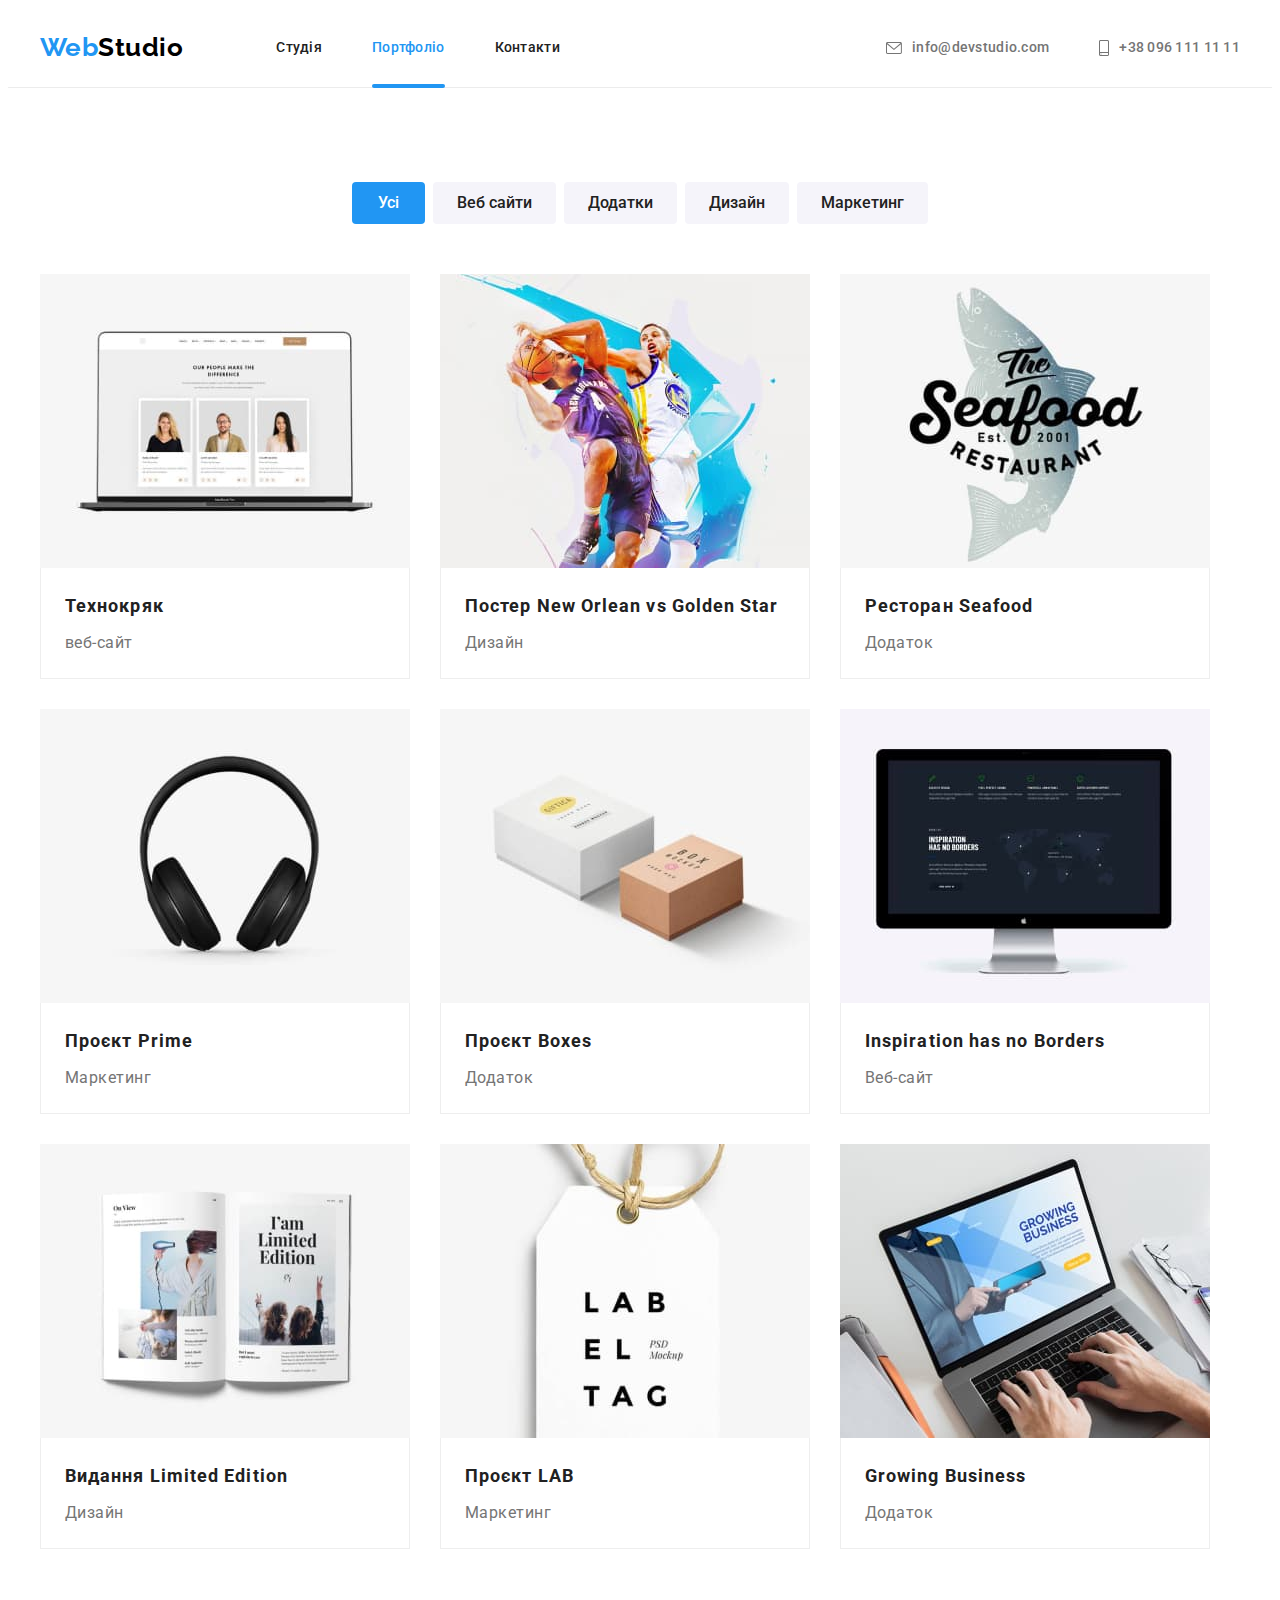
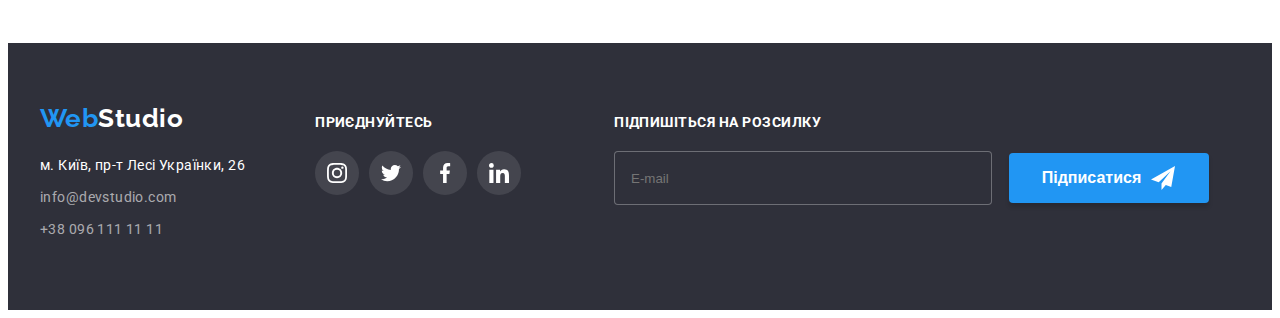
==== commit 6a645260: "Portfolio" ====
--- a/portfolio.html
+++ b/portfolio.html
@@ -98,7 +98,24 @@
             <li class="card-grid__item">
               <a href="" class="card">
                 <div class="card__thumb">
-                  <img src="./imeges/portf1.jpg" alt="Ноутбук" width="370" height="294" />
+                  <picture class="card__img">
+                    <source
+                      srcset="./imeges/portf1-mobile.jpg 1x, ./imeges/portf1-mobile@2x.jpg 2x"
+                      type="image/jpeg"
+                      media="(max-width: 767px)"
+                    />
+                    <source
+                      srcset="./imeges/portf1-tablet.jpg 1x, ./imeges/portf1-tablet@2x.jpg 2x"
+                      type="image/jpeg"
+                      media="(min-width: 768px) and (max-width: 1199px)"
+                    />
+                    <source
+                      srcset="./imeges/portf1.jpg 1x, ./imeges/portf1@2x.jpg 2x"
+                      type="image/jpeg"
+                      media="(min-width: 1200px)"
+                    />
+                    <img src="./imeges/portf1.jpg" alt="Ноутбук" />
+                  </picture>
                   <div class="card__description">
                     <p class="card__title">
                       Ресурс пропонує комплексні пропозиції з різним рівнем функціоналу та сервісів.
@@ -116,7 +133,24 @@
             <li class="card-grid__item">
               <a href="" class="card">
                 <div class="card__thumb">
-                  <img src="./imeges/portf2.jpg" alt="Баскетбол" width="370" height="294" />
+                  <picture class="card__img">
+                    <source
+                      srcset="./imeges/portf2-mobile.jpg 1x, ./imeges/portf2-mobile@2x.jpg 2x"
+                      type="image/jpeg"
+                      media="(max-width: 767px)"
+                    />
+                    <source
+                      srcset="./imeges/portf2-tablet.jpg 1x, ./imeges/portf2-tablet@2x.jpg 2x"
+                      type="image/jpeg"
+                      media="(min-width: 768px) and (max-width: 1199px)"
+                    />
+                    <source
+                      srcset="./imeges/portf2.jpg 1x, ./imeges/portf2@2x.jpg 2x"
+                      type="image/jpeg"
+                      media="(min-width: 1200px)"
+                    />
+                    <img src="./imeges/portf2.jpg" alt="Баскетбол" />
+                  </picture>
                   <div class="card__description">
                     <p class="card__title">
                       Ресурс пропонує комплексні пропозиції з різним рівнем функціоналу та сервісів.
@@ -134,7 +168,24 @@
             <li class="card-grid__item">
               <a href="" class="card">
                 <div class="card__thumb">
-                  <img src="./imeges/portf3.jpg" alt="Емблема бару" width="370" height="294" />
+                  <picture class="card__img">
+                    <source
+                      srcset="./imeges/portf3-mobile.jpg 1x, ./imeges/portf3-mobile@2x.jpg 2x"
+                      type="image/jpeg"
+                      media="(max-width: 767px)"
+                    />
+                    <source
+                      srcset="./imeges/portf3-tablet.jpg 1x, ./imeges/portf3-tablet@2x.jpg 2x"
+                      type="image/jpeg"
+                      media="(min-width: 768px) and (max-width: 1199px)"
+                    />
+                    <source
+                      srcset="./imeges/portf3.jpg 1x, ./imeges/portf3@2x.jpg 2x"
+                      type="image/jpeg"
+                      media="(min-width: 1200px)"
+                    />
+                    <img src="./imeges/portf3.jpg" alt="Емблема бару" />
+                  </picture>
                   <div class="card__description">
                     <p class="card__title">
                       Ресурс пропонує комплексні пропозиції з різним рівнем функціоналу та сервісів.
@@ -152,7 +203,24 @@
             <li class="card-grid__item">
               <a href="" class="card">
                 <div class="card__thumb">
-                  <img src="./imeges/portf4.jpg" alt="навушники" width="370" height="294" />
+                  <picture class="card__img">
+                    <source
+                      srcset="./imeges/portf4-mobile.jpg 1x, ./imeges/portf4-mobile@2x.jpg 2x"
+                      type="image/jpeg"
+                      media="(max-width: 767px)"
+                    />
+                    <source
+                      srcset="./imeges/portf4-tablet.jpg 1x, ./imeges/portf4-tablet@2x.jpg 2x"
+                      type="image/jpeg"
+                      media="(min-width: 768px) and (max-width: 1199px)"
+                    />
+                    <source
+                      srcset="./imeges/portf4.jpg 1x, ./imeges/portf4@2x.jpg 2x"
+                      type="image/jpeg"
+                      media="(min-width: 1200px)"
+                    />
+                    <img src="./imeges/portf4.jpg" alt="навушники" />
+                  </picture>
                   <div class="card__description">
                     <p class="card__title">
                       Ресурс пропонує комплексні пропозиції з різним рівнем функціоналу та сервісів.
@@ -170,7 +238,24 @@
             <li class="card-grid__item">
               <a href="" class="card">
                 <div class="card__thumb">
-                  <img src="./imeges/portf5.jpg" alt="Коробки" width="370" height="294" />
+                  <picture class="card__img">
+                    <source
+                      srcset="./imeges/portf5-mobile.jpg 1x, ./imeges/portf5-mobile@2x.jpg 2x"
+                      type="image/jpeg"
+                      media="(max-width: 767px)"
+                    />
+                    <source
+                      srcset="./imeges/portf5-tablet.jpg 1x, ./imeges/portf5-tablet@2x.jpg 2x"
+                      type="image/jpeg"
+                      media="(min-width: 768px) and (max-width: 1199px)"
+                    />
+                    <source
+                      srcset="./imeges/portf5.jpg 1x, ./imeges/portf5@2x.jpg 2x"
+                      type="image/jpeg"
+                      media="(min-width: 1200px)"
+                    />
+                    <img src="./imeges/portf5.jpg" alt="Коробки" />
+                  </picture>
                   <div class="card__description">
                     <p class="card__title">
                       Ресурс пропонує комплексні пропозиції з різним рівнем функціоналу та сервісів.
@@ -188,7 +273,24 @@
             <li class="card-grid__item">
               <a href="" class="card">
                 <div class="card__thumb">
-                  <img src="./imeges/portf6.jpg" alt="Моноблок" width="370" height="294" />
+                  <picture class="card__img">
+                    <source
+                      srcset="./imeges/portf6-mobile.jpg 1x, ./imeges/portf6-mobile@2x.jpg 2x"
+                      type="image/jpeg"
+                      media="(max-width: 767px)"
+                    />
+                    <source
+                      srcset="./imeges/portf6-tablet.jpg 1x, ./imeges/portf6-tablet@2x.jpg 2x"
+                      type="image/jpeg"
+                      media="(min-width: 768px) and (max-width: 1199px)"
+                    />
+                    <source
+                      srcset="./imeges/portf6.jpg 1x, ./imeges/portf6@2x.jpg 2x"
+                      type="image/jpeg"
+                      media="(min-width: 1200px)"
+                    />
+                    <img src="./imeges/portf6.jpg" alt="Моноблок" />
+                  </picture>
                   <div class="card__description">
                     <p class="card__title">
                       Ресурс пропонує комплексні пропозиції з різним рівнем функціоналу та сервісів.
@@ -206,7 +308,24 @@
             <li class="card-grid__item">
               <a href="" class="card">
                 <div class="card__thumb">
-                  <img src="./imeges/portf7.jpg" alt="книга" width="370" height="294" />
+                  <picture class="card__img">
+                    <source
+                      srcset="./imeges/portf7-mobile.jpg 1x, ./imeges/portf7-mobile@2x.jpg 2x"
+                      type="image/jpeg"
+                      media="(max-width: 767px)"
+                    />
+                    <source
+                      srcset="./imeges/portf7-tablet.jpg 1x, ./imeges/portf7-tablet@2x.jpg 2x"
+                      type="image/jpeg"
+                      media="(min-width: 768px) and (max-width: 1199px)"
+                    />
+                    <source
+                      srcset="./imeges/portf7.jpg 1x, ./imeges/portf7@2x.jpg 2x"
+                      type="image/jpeg"
+                      media="(min-width: 1200px)"
+                    />
+                    <img src="./imeges/portf7.jpg" alt="книга" />
+                  </picture>
                   <div class="card__description">
                     <p class="card__title">
                       Ресурс пропонує комплексні пропозиції з різним рівнем функціоналу та сервісів.
@@ -224,7 +343,24 @@
             <li class="card-grid__item">
               <a href="" class="card">
                 <div class="card__thumb">
-                  <img src="./imeges/portf8.jpg" alt="Бірка" width="370" height="294" />
+                  <picture class="card__img">
+                    <source
+                      srcset="./imeges/portf8-mobile.jpg 1x, ./imeges/portf8-mobile@2x.jpg 2x"
+                      type="image/jpeg"
+                      media="(max-width: 767px)"
+                    />
+                    <source
+                      srcset="./imeges/portf8-tablet.jpg 1x, ./imeges/portf8-tablet@2x.jpg 2x"
+                      type="image/jpeg"
+                      media="(min-width: 768px) and (max-width: 1199px)"
+                    />
+                    <source
+                      srcset="./imeges/portf8.jpg 1x, ./imeges/portf8@2x.jpg 2x"
+                      type="image/jpeg"
+                      media="(min-width: 1200px)"
+                    />
+                    <img src="./imeges/portf8.jpg" alt="Бірка" />
+                  </picture>
                   <div class="card__description">
                     <p class="card__title">
                       Ресурс пропонує комплексні пропозиції з різним рівнем функціоналу та сервісів.
@@ -242,7 +378,24 @@
             <li class="card-grid__item">
               <a href="" class="card">
                 <div class="card__thumb">
-                  <img src="./imeges/portf9.jpg" alt="Друк на ноутбуці" width="370" height="294" />
+                  <picture class="card__img">
+                    <source
+                      srcset="./imeges/portf9-mobile.jpg 1x, ./imeges/portf9-mobile@2x.jpg 2x"
+                      type="image/jpeg"
+                      media="(max-width: 767px)"
+                    />
+                    <source
+                      srcset="./imeges/portf9-tablet.jpg 1x, ./imeges/portf9-tablet@2x.jpg 2x"
+                      type="image/jpeg"
+                      media="(min-width: 768px) and (max-width: 1199px)"
+                    />
+                    <source
+                      srcset="./imeges/portf9.jpg 1x, ./imeges/portf9@2x.jpg 2x"
+                      type="image/jpeg"
+                      media="(min-width: 1200px)"
+                    />
+                    <img src="./imeges/portf9.jpg" alt="Друк на ноутбуці" />
+                  </picture>
                   <div class="card__description">
                     <p class="card__title">
                       Ресурс пропонує комплексні пропозиції з різним рівнем функціоналу та сервісів.
@@ -264,62 +417,64 @@
     <footer class="footer">
       <div class="container">
         <div class="footer__container">
-          <div class="footer-contact">
-            <a href="./index.html" class="footer-logo"
-              ><span class="footer-logo__lable">Web</span>Studio</a
-            >
-            <ul class="footer-contact__list">
-              <li class="footer-contact__item">
-                <a
-                  href="https://goo.gl/maps/CPtrU1FHBa2aNyZL9"
-                  target="_blank"
-                  rel="noopener noreferrer nofollow"
-                  class="footer-contact__link"
-                  ><p class="footer-contact__text">м. Київ, пр-т Лесі Українки, 26</p></a
-                >
-              </li>
-              <li class="footer-contact__item">
-                <a href="mailto:info@devstudio.com" class="footer-contact__link"
-                  >info@devstudio.com</a
-                >
-              </li>
-              <li class="footer-contact__item">
-                <a href="tel:+380961111111" class="footer-contact__link">+38 096 111 11 11</a>
-              </li>
-            </ul>
-          </div>
-          <div class="footer-social">
-            <p class="footer-social__text">Приєднуйтесь</p>
-            <ul class="footer-social__list">
-              <li>
-                <a href="#" class="footer-social__link">
-                  <svg width="20" height="20">
-                    <use href="./imeges/icons.svg#icon-instagram"></use>
-                  </svg>
-                </a>
-              </li>
-              <li>
-                <a href="#" class="footer-social__link">
-                  <svg width="20" height="20">
-                    <use href="./imeges/icons.svg#icon-twitter"></use>
-                  </svg>
-                </a>
-              </li>
-              <li>
-                <a href="#" class="footer-social__link">
-                  <svg width="20" height="20">
-                    <use href="./imeges/icons.svg#icon-facebook"></use>
-                  </svg>
-                </a>
-              </li>
-              <li>
-                <a href="#" class="footer-social__link">
-                  <svg width="20" height="20">
-                    <use href="./imeges/icons.svg#icon-linkedin"></use>
-                  </svg>
-                </a>
-              </li>
-            </ul>
+          <div class="footer__tablet">
+            <div class="footer-contact">
+              <a href="./index.html" class="footer-logo"
+                ><span class="footer-logo__lable">Web</span>Studio</a
+              >
+              <ul class="footer-contact__list">
+                <li class="footer-contact__item">
+                  <a
+                    href="https://goo.gl/maps/CPtrU1FHBa2aNyZL9"
+                    target="_blank"
+                    rel="noopener noreferrer nofollow"
+                    class="footer-contact__link"
+                    ><p class="footer-contact__text">м. Київ, пр-т Лесі Українки, 26</p></a
+                  >
+                </li>
+                <li class="footer-contact__item">
+                  <a href="mailto:info@devstudio.com" class="footer-contact__link"
+                    >info@devstudio.com</a
+                  >
+                </li>
+                <li class="footer-contact__item">
+                  <a href="tel:+380961111111" class="footer-contact__link">+38 096 111 11 11</a>
+                </li>
+              </ul>
+            </div>
+            <div class="footer-social">
+              <p class="footer-social__text">Приєднуйтесь</p>
+              <ul class="footer-social__list">
+                <li>
+                  <a href="#" class="footer-social__link">
+                    <svg width="20" height="20">
+                      <use href="./imeges/icons.svg#icon-instagram"></use>
+                    </svg>
+                  </a>
+                </li>
+                <li>
+                  <a href="#" class="footer-social__link">
+                    <svg width="20" height="20">
+                      <use href="./imeges/icons.svg#icon-twitter"></use>
+                    </svg>
+                  </a>
+                </li>
+                <li>
+                  <a href="#" class="footer-social__link">
+                    <svg width="20" height="20">
+                      <use href="./imeges/icons.svg#icon-facebook"></use>
+                    </svg>
+                  </a>
+                </li>
+                <li>
+                  <a href="#" class="footer-social__link">
+                    <svg width="20" height="20">
+                      <use href="./imeges/icons.svg#icon-linkedin"></use>
+                    </svg>
+                  </a>
+                </li>
+              </ul>
+            </div>
           </div>
           <div class="mailing">
             <form class="mailing__form">
--- a/css/main.css
+++ b/css/main.css
@@ -250,7 +250,9 @@
   }
 }
 .auth-nav__link {
-  display: block;
+  display: -webkit-box;
+  display: -ms-flexbox;
+  display: flex;
   -webkit-box-align: center;
       -ms-flex-align: center;
           align-items: center;
@@ -277,7 +279,6 @@
 }
 
 .hero {
-  max-width: 480px;
   height: 400px;
   margin-left: auto;
   margin-right: auto;
@@ -291,6 +292,8 @@
     background-image: -webkit-gradient(linear, left top, left bottom, from(var(--hero-background-gradient)), to(var(--hero-background-gradient))), url(../imeges/hero-mobile@2x.jpg);
     background-image: linear-gradient(var(--hero-background-gradient), var(--hero-background-gradient)), url(../imeges/hero-mobile@2x.jpg);
     background-color: var(--background-color-accent);
+    background-repeat: no-repeat;
+    background-size: cover;
   }
 }
 @media (min-width: 768px) {
@@ -305,6 +308,8 @@
     background-image: -webkit-gradient(linear, left top, left bottom, from(var(--hero-background-gradient)), to(var(--hero-background-gradient))), url(../imeges/hero-tablet@2x.jpg);
     background-image: linear-gradient(var(--hero-background-gradient), var(--hero-background-gradient)), url(../imeges/hero-tablet@2x.jpg);
     background-color: var(--background-color-accent);
+    background-repeat: no-repeat;
+    background-size: cover;
   }
 }
 @media (min-width: 1200px) {
@@ -321,6 +326,8 @@
     background-image: -webkit-gradient(linear, left top, left bottom, from(var(--hero-background-gradient)), to(var(--hero-background-gradient))), url(../imeges/hero@2x.jpg);
     background-image: linear-gradient(var(--hero-background-gradient), var(--hero-background-gradient)), url(../imeges/hero@2x.jpg);
     background-color: var(--background-color-accent);
+    background-repeat: no-repeat;
+    background-size: cover;
   }
 }
 .hero__title {
@@ -335,6 +342,11 @@
   letter-spacing: 0.06em;
   text-transform: uppercase;
   text-align: center;
+}
+@media (min-width: 768px) and (max-width: 1199px) {
+  .hero__title {
+    width: 360px;
+  }
 }
 @media (min-width: 1200px) {
   .hero__title {
@@ -923,6 +935,7 @@
   margin-right: auto;
   margin-left: auto;
   margin-bottom: 20px;
+  padding-left: 16px;
   width: 100%;
   height: 50px;
   color: var(--white-text-color);
@@ -939,7 +952,6 @@
   .mailing__input {
     display: inline-block;
     margin-right: 12px;
-    padding-left: 16px;
     width: 358px;
   }
 }
@@ -1006,13 +1018,24 @@
   display: -webkit-box;
   display: -ms-flexbox;
   display: flex;
+  -ms-flex-wrap: wrap;
+      flex-wrap: wrap;
   margin-bottom: 50px;
   padding-left: 0;
-  -webkit-box-pack: center;
-      -ms-flex-pack: center;
-          justify-content: center;
+  -webkit-box-pack: start;
+      -ms-flex-pack: start;
+          justify-content: start;
   list-style: none;
   gap: 8px;
+}
+@media (min-width: 768px) {
+  .button-grid {
+    -ms-flex-wrap: nowrap;
+        flex-wrap: nowrap;
+    -webkit-box-pack: center;
+        -ms-flex-pack: center;
+            justify-content: center;
+  }
 }
 .button-grid__button {
   display: inline-block;
@@ -1060,7 +1083,17 @@
   list-style: none;
 }
 .card-grid__item {
-  width: 370px;
+  width: 450px;
+}
+@media (min-width: 768px) {
+  .card-grid__item {
+    width: 354px;
+  }
+}
+@media (min-width: 1200px) {
+  .card-grid__item {
+    width: 370px;
+  }
 }
 
 .card {
@@ -1195,6 +1228,7 @@
   margin-bottom: 32px;
 }
 .mobile-menu__link {
+  position: relative;
   font-weight: 500;
   font-size: 40px;
   line-height: 1.17;
@@ -1266,6 +1300,7 @@
   list-style: none;
 }
 .mobile-menu__social-item:not(:last-child)::after {
+  position: absolute;
   content: "";
   display: -webkit-inline-box;
   display: -ms-inline-flexbox;
--- a/css/main.min.css
+++ b/css/main.min.css
@@ -1 +1 @@
-:root{--primary-text-color: #757575;--title-text-color: #212121;--accent-text-color: #2196f3;--white-text-color: #ffffff;--black-text-color: #000000;--footer-adress-color: rgba(255, 255, 255, 0.6);--background-color-primary: #ffffff;--background-color-secondary: #f5f4fa;--background-color-accent: #2f303a;--border-color-heder: #ececec;--border-color-portfolio: #eeeeee;--hero-background-gradient: rgba(47, 48, 58, 0.4);--background-color-icon: #afb1bb;--background-footer-color-icon: rgba(255, 255, 255, 0.1);--background-color-work: rgba(47, 48, 58, 0.8);--background-color-example: rgba(33, 150, 243, 0.9);--background-color-modal: rgba(0, 0, 0, 0.2);--border-color-modal-button: rgba(0, 0, 0, 0.1);--transition-cubic-bezier: cubic-bezier(0.4, 0, 0.2, 1)}body{background-color:var(--background-color-primary);color:var(--title-text-color);font-family:Roboto,sans-serif;letter-spacing:.03em}header{padding:24px 0;border-bottom:1px solid var(--border-color-heder)}h1,h2,h3,h4,h5,h6,p,ul{padding:0;margin:0}img{display:block;max-width:100%;height:auto}.visually-hidden{position:absolute;white-space:nowrap;width:1px;height:1px;overflow:hidden;border:0;padding:0;clip:rect(0 0 0 0);-webkit-clip-path:inset(50%);clip-path:inset(50%);margin:-1px}.backdrop{position:fixed;top:0;left:0;width:100%;height:100%;z-index:1;background-color:var(--background-color-modal);-webkit-transition-property:opacity,visibility;transition-property:opacity,visibility;-webkit-transition-duration:250ms,250ms;transition-duration:250ms,250ms;-webkit-transition-timing-function:var(--transition-cubic-bezier),var(--transition-cubic-bezier);transition-timing-function:var(--transition-cubic-bezier),var(--transition-cubic-bezier)}.backdrop--hidden{opacity:0;visibility:hidden;pointer-events:none}.container{width:100%;margin:0 auto;padding:0 15px}@media(min-width: 480px){.container{width:480px}}@media(min-width: 768px){.container{width:768px}}@media(min-width: 1200px){.container{width:1200px}}.block-nav{display:-webkit-box;display:-ms-flexbox;display:flex;position:relative}.site-nav{display:-webkit-box;display:-ms-flexbox;display:flex;-webkit-box-align:center;-ms-flex-align:center;align-items:center}.site-nav__menu{position:absolute;top:0px;right:8px;background-color:#fff;border:none}@media(min-width: 768px){.site-nav__menu{display:none}}.site-nav__logo{color:var(--black-text-color);font-family:Raleway,sans-serif;font-weight:700;font-size:26px;line-height:1.2;text-decoration:none}@media(min-width: 768px){.site-nav__logo{margin-right:93px}}.site-nav__lable{color:var(--accent-text-color)}.site-nav__link{display:none;color:var(--title-text-r);font-weight:500;font-size:14px;line-height:1.14;letter-spacing:.02em;text-decoration:none;-webkit-transition-property:color;transition-property:color;-webkit-transition-duration:250ms;transition-duration:250ms;-webkit-transition-timing-function:var(--transition-cubic-bezier);transition-timing-function:var(--transition-cubic-bezier)}.site-nav__link:hover,.site-nav__link:focus{color:var(--accent-text-color)}.site-nav__link::after{position:absolute;bottom:-32px;display:block;opacity:0;width:100%;height:4px;background-color:currentcolor;border-radius:2px;-webkit-transition-property:opacity;transition-property:opacity;-webkit-transition-duration:250ms;transition-duration:250ms;-webkit-transition-timing-function:var(--transition-cubic-bezier);transition-timing-function:var(--transition-cubic-bezier);content:""}.site-nav__link:hover::after{opacity:1}.site-nav__link--current::after{opacity:1}.site-nav__link--current{color:var(--accent-text-color)}@media(min-width: 768px){.site-nav__link{display:block}}.site-nav__list{display:-webkit-box;display:-ms-flexbox;display:flex;padding-left:0;gap:50px;list-style:none}.site-nav__item{position:relative}.auth-nav{display:none;padding-left:0;margin-left:auto;-webkit-box-align:center;-ms-flex-align:center;align-items:center;list-style:none;gap:50px}@media(min-width: 768px){.auth-nav{display:block}}@media(min-width: 1200px){.auth-nav{display:-webkit-box;display:-ms-flexbox;display:flex}}@media(min-width: 768px)and (max-width: 1200px){.auth-nav__item:not(:last-child){margin-bottom:10px}}.auth-nav__link{display:block;-webkit-box-align:center;-ms-flex-align:center;align-items:center;fill:var(--primary-text-color);color:var(--primary-text-color);font-weight:500;font-size:14px;line-height:1.14;letter-spacing:.02em;text-decoration:none;-webkit-transition-property:color,fill;transition-property:color,fill;-webkit-transition-duration:250ms,250ms;transition-duration:250ms,250ms;-webkit-transition-timing-function:var(--transition-cubic-bezier),var(--transition-cubic-bezier);transition-timing-function:var(--transition-cubic-bezier),var(--transition-cubic-bezier)}.auth-nav__link:hover,.auth-nav__link:focus{color:var(--accent-text-color);fill:var(--accent-text-color)}.auth-nav__icon{margin-right:10px}.hero{max-width:480px;height:400px;margin-left:auto;margin-right:auto;padding:118px 0;background-image:-webkit-gradient(linear, left top, left bottom, from(var(--hero-background-gradient)), to(var(--hero-background-gradient))),url(../imeges/hero-mobile.jpg);background-image:linear-gradient(var(--hero-background-gradient), var(--hero-background-gradient)),url(../imeges/hero-mobile.jpg);background-color:var(--background-color-accent)}@media(min-device-pixel-ratio: 2),(-webkit-min-device-pixel-ratio: 2),(min-resolution: 192dpi),(min-resolution: 2dppx){.hero{background-image:-webkit-gradient(linear, left top, left bottom, from(var(--hero-background-gradient)), to(var(--hero-background-gradient))),url(../imeges/hero-mobile@2x.jpg);background-image:linear-gradient(var(--hero-background-gradient), var(--hero-background-gradient)),url(../imeges/hero-mobile@2x.jpg);background-color:var(--background-color-accent)}}@media(min-width: 768px){.hero{max-width:768px;background-image:-webkit-gradient(linear, left top, left bottom, from(var(--hero-background-gradient)), to(var(--hero-background-gradient))),url(../imeges/hero-tablet.jpg);background-image:linear-gradient(var(--hero-background-gradient), var(--hero-background-gradient)),url(../imeges/hero-tablet.jpg)}}@media(min-width: 768px)and (min-device-pixel-ratio: 2),(min-width: 768px)and (-webkit-min-device-pixel-ratio: 2),(min-width: 768px)and (min-resolution: 192dpi),(min-width: 768px)and (min-resolution: 2dppx){.hero{background-image:-webkit-gradient(linear, left top, left bottom, from(var(--hero-background-gradient)), to(var(--hero-background-gradient))),url(../imeges/hero-tablet@2x.jpg);background-image:linear-gradient(var(--hero-background-gradient), var(--hero-background-gradient)),url(../imeges/hero-tablet@2x.jpg);background-color:var(--background-color-accent)}}@media(min-width: 1200px){.hero{padding:200px 0;max-width:1600px;height:600px;background-image:-webkit-gradient(linear, left top, left bottom, from(var(--hero-background-gradient)), to(var(--hero-background-gradient))),url(../imeges/hero.jpg);background-image:linear-gradient(var(--hero-background-gradient), var(--hero-background-gradient)),url(../imeges/hero.jpg)}}@media(min-width: 1200px)and (min-device-pixel-ratio: 2),(min-width: 1200px)and (-webkit-min-device-pixel-ratio: 2),(min-width: 1200px)and (min-resolution: 192dpi),(min-width: 1200px)and (min-resolution: 2dppx){.hero{background-image:-webkit-gradient(linear, left top, left bottom, from(var(--hero-background-gradient)), to(var(--hero-background-gradient))),url(../imeges/hero@2x.jpg);background-image:linear-gradient(var(--hero-background-gradient), var(--hero-background-gradient)),url(../imeges/hero@2x.jpg);background-color:var(--background-color-accent)}}.hero__title{margin-left:auto;margin-right:auto;margin-bottom:30px;max-width:696px;color:var(--white-text-color);font-weight:900;font-size:26px;line-height:1.61;letter-spacing:.06em;text-transform:uppercase;text-align:center}@media(min-width: 1200px){.hero__title{font-size:44px;line-height:1.36}}.hero__button{display:-webkit-box;display:-ms-flexbox;display:flex;padding:10px 24px;margin:0 auto;-webkit-box-pack:center;-ms-flex-pack:center;justify-content:center;border-radius:4px;color:var(--white-text-color);background-color:var(--accent-text-color);border-color:rgba(0,0,0,0);font-family:Roboto,sans-serif;font-weight:700;font-size:16px;line-height:1.87;letter-spacing:.06em;cursor:pointer;text-decoration:none;-webkit-transition-property:color,background-color;transition-property:color,background-color;-webkit-transition-duration:250ms,250ms;transition-duration:250ms,250ms;-webkit-transition-timing-function:var(--transition-cubic-bezier),var(--transition-cubic-bezier);transition-timing-function:var(--transition-cubic-bezier),var(--transition-cubic-bezier)}.hero__button:hover,.hero__button:focus{color:var(--title-text-color);background-color:var(--background-color-secondary);border-color:rgba(0,0,0,0)}@media(min-width: 1200px){.hero__button{padding:10px 32px}}.advantage-studio{padding:94px 0px;background-color:var(--background-color-primary)}.advantage-studio__title{margin-bottom:50px;text-align:center;font-weight:700;font-size:36px;line-height:1.17}.advantage-studio__list{min-width:270px;padding-left:0;margin-left:auto;margin-right:auto;list-style:none;gap:30px}@media(min-width: 768px){.advantage-studio__list{display:-webkit-box;display:-ms-flexbox;display:flex;-ms-flex-wrap:wrap;flex-wrap:wrap;gap:30px}}@media(min-width: 768px){.advantage{width:354px}}@media(min-width: 1200px){.advantage{width:270px}}.advantage__img{display:-webkit-box;display:-ms-flexbox;display:flex;width:100%;height:120px;margin-bottom:30px;-webkit-box-align:center;-ms-flex-align:center;align-items:center;-webkit-box-pack:center;-ms-flex-pack:center;justify-content:center;background-color:var(--background-color-secondary);border-radius:4px}@media(min-width: 768px){.advantage__img{width:354px}}@media(min-width: 1200px){.advantage__img{width:270px}}.advantage__title{margin-bottom:10px;text-align:center;text-transform:uppercase;font-weight:700;font-size:14px;line-height:1.14}@media(min-width: 768px){.advantage__title{text-align:left}}.advantage__text{color:var(--primary-text-color);font-weight:400;font-size:14px;line-height:1.71}.advantage__text__text:not(:last-child){margin-bottom:30px}.work{padding-top:0;padding-bottom:94px;display:none}@media(min-width: 1200px){.work{display:-webkit-box;display:-ms-flexbox;display:flex}}.work__title{margin-bottom:50px;text-align:center;font-weight:700;font-size:36px;line-height:1.17}.work__list{display:-webkit-box;display:-ms-flexbox;display:flex;padding-left:0;gap:30px;list-style:none}.work__thumb{position:relative}.work__description{display:-webkit-box;display:-ms-flexbox;display:flex;position:absolute;bottom:0;left:0;width:100%;height:70px;-webkit-box-align:center;-ms-flex-align:center;align-items:center;-webkit-box-pack:center;-ms-flex-pack:center;justify-content:center;text-transform:uppercase;font-weight:700;font-size:14px;line-height:1.14;background-color:var(--background-color-work);color:var(--white-text-color)}.command{padding-top:94px;padding-bottom:94px;background-color:var(--background-color-secondary)}@media(min-width: 768px){.command_img{max-width:354px}}.command__title{margin-bottom:50px;text-align:center;font-weight:700;font-size:36px;line-height:1.17}.command__list{padding-left:0;text-align:center;list-style:none}@media(min-width: 768px){.command__list{display:-webkit-box;display:-ms-flexbox;display:flex;-ms-flex-wrap:wrap;flex-wrap:wrap;gap:30px}}@media(min-width: 1200px){.command__list{-ms-flex-wrap:nowrap;flex-wrap:nowrap}}.employee-card{background-color:var(--white-text-color);-webkit-box-shadow:0px 1px 3px rgba(0,0,0,.12),0px 1px 1px rgba(0,0,0,.14),0px 2px 1px rgba(0,0,0,.2);box-shadow:0px 1px 3px rgba(0,0,0,.12),0px 1px 1px rgba(0,0,0,.14),0px 2px 1px rgba(0,0,0,.2);border-radius:0px 0px 4px 4px}@media(max-width: 480px){.employee-card:not(:last-child){margin-bottom:30px}}.employee-card__title{margin-bottom:10px;padding-top:30px;font-weight:500;font-size:16px;line-height:1.19}.employee-card__text{padding-bottom:16px;color:var(--primary-text-color);font-weight:400;font-size:16px;line-height:1.19}.social-list{display:-webkit-box;display:-ms-flexbox;display:flex;-webkit-box-align:center;-ms-flex-align:center;align-items:center;-webkit-box-pack:center;-ms-flex-pack:center;justify-content:center;gap:10px;padding-bottom:30px;list-style:none}.social-list__link{display:-webkit-box;display:-ms-flexbox;display:flex;width:44px;height:44px;-webkit-box-pack:center;-ms-flex-pack:center;justify-content:center;-webkit-box-align:center;-ms-flex-align:center;align-items:center;border-radius:50%;fill:var(--background-color-icon);background-color:var(--white-text-color);-webkit-transition-property:fill,background-color;transition-property:fill,background-color;-webkit-transition-duration:250ms,250ms;transition-duration:250ms,250ms;-webkit-transition-timing-function:var(--transition-cubic-bezier),var(--transition-cubic-bezier);transition-timing-function:var(--transition-cubic-bezier),var(--transition-cubic-bezier)}.social-list__link:hover,.social-list__link:focus{fill:var(--white-text-color);background-color:var(--accent-text-color)}.clients{padding-top:60px;padding-bottom:60px}@media(min-width: 1200px){.clients{padding-top:94px;padding-bottom:94px}}.clients__title{margin-bottom:30px;text-align:center;font-weight:700;font-size:28px;line-height:1.17}@media(min-width: 1200px){.clients__title{font-size:36px;margin-bottom:30px}}.clients__list{display:-webkit-box;display:-ms-flexbox;display:flex;-ms-flex-wrap:wrap;flex-wrap:wrap;-webkit-box-pack:center;-ms-flex-pack:center;justify-content:center;-webkit-box-align:center;-ms-flex-align:center;align-items:center;margin-right:auto;margin-left:auto;gap:30px;list-style:none}@media(min-width: 1200px){.clients__list{display:-webkit-box;display:-ms-flexbox;display:flex;-ms-flex-wrap:nowrap;flex-wrap:nowrap}}.clients-logo__link{display:-webkit-box;display:-ms-flexbox;display:flex;width:210px;height:92px;-webkit-box-pack:center;-ms-flex-pack:center;justify-content:center;-webkit-box-align:center;-ms-flex-align:center;align-items:center;margin-right:auto;margin-left:auto;border:1px solid var(--background-color-icon);border-radius:4px;fill:var(--background-color-icon);cursor:pointer;-webkit-transition-property:fill,border-color;transition-property:fill,border-color;-webkit-transition-duration:250ms,250ms;transition-duration:250ms,250ms;-webkit-transition-timing-function:var(--transition-cubic-bezier),var(--transition-cubic-bezier);transition-timing-function:var(--transition-cubic-bezier),var(--transition-cubic-bezier)}@media(min-width: 768px){.clients-logo__link{width:226px}}@media(min-width: 1200px){.clients-logo__link{width:170px}}.clients-logo__link:hover,.clients-logo__link:focus{fill:var(--accent-text-color);border-color:var(--accent-text-color)}.footer{padding:60px 0;background-color:var(--background-color-accent);color:var(--white-text-color)}@media(min-width: 1200px){.footer__container{display:-webkit-box;display:-ms-flexbox;display:flex;-webkit-box-align:baseline;-ms-flex-align:baseline;align-items:baseline}}@media(min-width: 768px)and (max-width: 1199px){.footer__tablet{display:-webkit-box;display:-ms-flexbox;display:flex;-ms-flex-pack:distribute;justify-content:space-around}}@media(min-width: 1200px){.footer__tablet{display:-webkit-box;display:-ms-flexbox;display:flex}}@media(min-width: 760px)and (max-width: 1199px){.footer-contact{display:-webkit-inline-box;display:-ms-inline-flexbox;display:inline-flex;-webkit-box-orient:vertical;-webkit-box-direction:normal;-ms-flex-direction:column;flex-direction:column}}.footer-contact__list{list-style:none}.footer-contact__item{margin-bottom:8px}@media(min-width: 1200px){.footer-contact__item{margin-right:70px}}.footer-contact__link{display:block;color:var(--footer-adress-color);text-align:center;text-decoration:none;font-family:Roboto,sans-serif;font-style:normal;font-weight:400;font-size:14px;line-height:1.71;letter-spacing:.03em;-webkit-transition-property:color;transition-property:color;-webkit-transition-duration:250ms;transition-duration:250ms;-webkit-transition-timing-function:var(--transition-cubic-bezier);transition-timing-function:var(--transition-cubic-bezier)}@media(min-width: 1200px){.footer-contact__link{text-align:left}}.footer-contact__link:hover,.footer-contact__link:focus{color:var(--accent-text-color)}.footer-contact__text{color:var(--white-text-color);-webkit-transition-property:color;transition-property:color;-webkit-transition-duration:250ms;transition-duration:250ms;-webkit-transition-timing-function:var(--transition-cubic-bezier);transition-timing-function:var(--transition-cubic-bezier)}.footer-contact__text:hover,.footer-contact__text:focus{color:var(--accent-text-color)}.footer-logo{display:block;margin-bottom:20px;color:var(--white-text-color);text-align:center;font-family:Raleway,sans-serif;text-decoration:none;font-weight:700;font-size:26px;line-height:1.19}@media(min-width: 1200px){.footer-logo{text-align:left}}.footer-logo__lable{color:var(--accent-text-color)}@media(min-width: 768px)and (max-width: 1199px){.footer-social{display:-webkit-inline-box;display:-ms-inline-flexbox;display:inline-flex;-webkit-box-orient:vertical;-webkit-box-direction:normal;-ms-flex-direction:column;flex-direction:column}}@media(min-width: 1200px){.footer-social{margin-top:12px}}.footer-social__text{margin-top:60px;margin-bottom:20px;text-align:center;text-transform:uppercase;font-weight:700;font-size:14px;line-height:1.14}@media(min-width: 768px){.footer-social__text{margin-top:0}}@media(min-width: 1200px){.footer-social__text{text-align:left}}.footer-social__list{display:-webkit-box;display:-ms-flexbox;display:flex;-webkit-box-pack:center;-ms-flex-pack:center;justify-content:center;gap:10px;list-style:none}.footer-social__link{display:-webkit-box;display:-ms-flexbox;display:flex;width:44px;height:44px;-webkit-box-pack:center;-ms-flex-pack:center;justify-content:center;-webkit-box-align:center;-ms-flex-align:center;align-items:center;border-radius:50%;fill:var(--white-text-color);background-color:var(--background-footer-color-icon);-webkit-transition:background-color 250ms var(--transition-cubic-bezier);transition:background-color 250ms var(--transition-cubic-bezier)}.footer-social__link:hover,.footer-social__link:focus{background-color:var(--accent-text-color)}@media(min-width: 1200px){.mailing__form{margin-left:93px}}.mailing__text{margin-top:60px;margin-bottom:20px;text-transform:uppercase;text-align:center;font-weight:700;font-size:14px;line-height:1.14}@media(min-width: 1200px){.mailing__text{text-align:left;margin-top:0}}.mailing__input{display:block;margin-right:auto;margin-left:auto;margin-bottom:20px;width:100%;height:50px;color:var(--white-text-color);background-color:var(--background-color-accent);border:1px solid rgba(255,255,255,.3);border-radius:4px}@media(min-width: 768px){.mailing__input{width:448px}}@media(min-width: 1200px){.mailing__input{display:inline-block;margin-right:12px;padding-left:16px;width:358px}}.mailing__button{display:-webkit-box;display:-ms-flexbox;display:flex;margin-right:auto;margin-left:auto;-webkit-box-align:center;-ms-flex-align:center;align-items:center;-webkit-box-pack:center;-ms-flex-pack:center;justify-content:center;padding:10px 28px;width:200px;height:50px;gap:10px;color:var(--white-text-color);background-color:var(--accent-text-color);fill:var(--background-color-primary);border-color:rgba(0,0,0,0);font-weight:700;font-size:16px;line-height:1.875;border-radius:4px;-webkit-box-shadow:0px 4px 4px rgba(0,0,0,.15);box-shadow:0px 4px 4px rgba(0,0,0,.15);cursor:pointer;-webkit-transition-property:color,background-color,fill;transition-property:color,background-color,fill;-webkit-transition-duration:250ms,250ms,250ms;transition-duration:250ms,250ms,250ms;-webkit-transition-timing-function:var(--transition-cubic-bezier),var(--transition-cubic-bezier),var(--transition-cubic-bezier);transition-timing-function:var(--transition-cubic-bezier),var(--transition-cubic-bezier),var(--transition-cubic-bezier)}@media(min-width: 1200px){.mailing__button{display:-webkit-inline-box;display:-ms-inline-flexbox;display:inline-flex}}.mailing__button:hover{color:var(--title-text-color);background-color:var(--background-color-secondary);fill:var(--title-text-color);border-color:rgba(0,0,0,0)}.example{padding:94px 0}.example__title{margin-bottom:50px;text-align:center;font-weight:700;font-size:36px;line-height:1.17}.button-grid{display:-webkit-box;display:-ms-flexbox;display:flex;margin-bottom:50px;padding-left:0;-webkit-box-pack:center;-ms-flex-pack:center;justify-content:center;list-style:none;gap:8px}.button-grid__button{display:inline-block;border-radius:4px;padding:6px 22px;min-width:73px;color:var(--title-text-color);background-color:var(--background-color-secondary);font-family:Roboto,sans-serif;border-color:rgba(0,0,0,0);font-weight:500;font-size:16px;line-height:1.62;cursor:pointer;text-decoration:none;text-align:center;-webkit-transition-property:color,background-color,-webkit-box-shadow;transition-property:color,background-color,-webkit-box-shadow;transition-property:color,background-color,box-shadow;transition-property:color,background-color,box-shadow,-webkit-box-shadow;-webkit-transition-duration:250ms,250ms,250ms;transition-duration:250ms,250ms,250ms;-webkit-transition-timing-function:var(--transition-cubic-bezier),var(--transition-cubic-bezier),var(--transition-cubic-bezier);transition-timing-function:var(--transition-cubic-bezier),var(--transition-cubic-bezier),var(--transition-cubic-bezier)}.button-grid__button:hover,.button-grid__button:focus{color:var(--white-text-color);background-color:var(--accent-text-color);-webkit-box-shadow:0px 3px 1px rgba(0,0,0,.1),0px 1px 2px rgba(0,0,0,.08),0px 2px 2px rgba(0,0,0,.12);box-shadow:0px 3px 1px rgba(0,0,0,.1),0px 1px 2px rgba(0,0,0,.08),0px 2px 2px rgba(0,0,0,.12)}.button-grid__button--current{color:var(--white-text-color);background-color:var(--accent-text-color)}.card-grid{display:-webkit-box;display:-ms-flexbox;display:flex;-ms-flex-wrap:wrap;flex-wrap:wrap;padding-left:0;gap:30px;list-style:none}.card-grid__item{width:370px}.card{display:block;text-decoration:none;-webkit-transition-property:-webkit-box-shadow;transition-property:-webkit-box-shadow;transition-property:box-shadow;transition-property:box-shadow, -webkit-box-shadow;-webkit-transition-duration:250ms;transition-duration:250ms;-webkit-transition-timing-function:var(--transition-cubic-bezier);transition-timing-function:var(--transition-cubic-bezier)}.card:hover,.card:focus{-webkit-box-shadow:0px 1px 1px rgba(0,0,0,.12),0px 4px 4px rgba(0,0,0,.06),1px 4px 6px rgba(0,0,0,.16);box-shadow:0px 1px 1px rgba(0,0,0,.12),0px 4px 4px rgba(0,0,0,.06),1px 4px 6px rgba(0,0,0,.16)}.card__thumb{position:relative;overflow:hidden}.card__description{position:absolute;bottom:0;left:0;width:100%;height:100%;padding:63px 24px;color:var(--white-text-color);background-color:var(--background-color-example);-webkit-transform:translateY(100%);transform:translateY(100%);-webkit-transition-property:-webkit-transform;transition-property:-webkit-transform;transition-property:transform;transition-property:transform, -webkit-transform;-webkit-transition-duration:250ms;transition-duration:250ms;-webkit-transition-timing-function:var(--transition-cubic-bezier);transition-timing-function:var(--transition-cubic-bezier)}.card:hover .card__description{-webkit-transform:translateY(0);transform:translateY(0)}.card__title{font-size:18px;line-height:1.55}.card__block{padding:20px 24px;border-bottom:1px solid var(--border-color-portfolio);border-left:1px solid var(--border-color-portfolio);border-right:1px solid var(--border-color-portfolio)}.card__name{margin-bottom:4px;color:var(--title-text-color);text-align:left;font-family:Roboto,sans-serif;font-weight:700;font-size:18px;line-height:2;letter-spacing:.06em}.card__text{color:var(--primary-text-color);font-family:Roboto,sans-serif;font-weight:400;font-size:16px;line-height:1.88;letter-spacing:.03em}.mobile-menu{position:fixed;-webkit-box-orient:vertical;-webkit-box-direction:normal;-ms-flex-direction:column;flex-direction:column;-webkit-box-pack:justify;-ms-flex-pack:justify;justify-content:space-between;top:0;left:0;display:none;min-width:100%;height:100%;background-color:var(--white-text-color);padding:48px 40px}.mobile-menu.is-open{display:-webkit-box;display:-ms-flexbox;display:flex}.mobile-menu__nav{display:-webkit-inline-box;display:-ms-inline-flexbox;display:inline-flex}.mobile-menu__close{position:absolute;-webkit-box-align:center;-ms-flex-align:center;align-items:center;-webkit-box-pack:center;-ms-flex-pack:center;justify-content:center;top:21px;right:25.33px;cursor:pointer;border:none;background-color:var(--white-text-color)}.mobile-menu__svg{-webkit-transition-property:fill;transition-property:fill;-webkit-transition-duration:250ms;transition-duration:250ms;-webkit-transition-timing-function:var(--transition-cubic-bezier);transition-timing-function:var(--transition-cubic-bezier)}.mobile-menu__svg:hover,.mobile-menu__svg:focus{fill:var(--accent-text-color)}.mobile-menu__item{list-style:none}.mobile-menu__item:not(:last-child){margin-bottom:32px}.mobile-menu__link{font-weight:500;font-size:40px;line-height:1.17;letter-spacing:.02em;color:var(--title-text-color);text-decoration:none;-webkit-transition-property:color;transition-property:color;-webkit-transition-duration:250ms;transition-duration:250ms;-webkit-transition-timing-function:var(--transition-cubic-bezier);transition-timing-function:var(--transition-cubic-bezier)}.mobile-menu__link:hover,.mobile-menu__link:focus{color:var(--accent-text-color)}.mobile-menu__link--current{color:var(--accent-text-color)}.mobile-menu__contact{display:-webkit-box;display:-ms-flexbox;display:flex;-webkit-box-orient:vertical;-webkit-box-direction:normal;-ms-flex-direction:column;flex-direction:column}.mobile-menu__auth{display:-webkit-box;display:-ms-flexbox;display:flex;-ms-flex-wrap:wrap;flex-wrap:wrap;text-decoration:none}.mobile-menu__number{font-weight:500;font-size:34px;line-height:1.17;letter-spacing:.02}.mobile-menu__number--current{color:var(--accent-text-color)}.mobile-menu__email{font-weight:500;font-size:24px;line-height:1.17;letter-spacing:.02;-webkit-transition-property:color;transition-property:color;-webkit-transition-duration:250ms;transition-duration:250ms;-webkit-transition-timing-function:var(--transition-cubic-bezier);transition-timing-function:var(--transition-cubic-bezier)}.mobile-menu__email:hover,.mobile-menu__email:focus{color:var(--accent-text-color)}.mobile-menu__social{display:-webkit-box;display:-ms-flexbox;display:flex;margin-top:64px;gap:20px}.mobile-menu__social-item{list-style:none}.mobile-menu__social-item:not(:last-child)::after{content:"";display:-webkit-inline-box;display:-ms-inline-flexbox;display:inline-flex;vertical-align:top;width:1px;height:22px;margin-left:10px;margin-right:10px;background-color:rgba(33,33,33,.2)}.mobile-menu__social-link{text-decoration:none;color:var(--accent-text-color)}.modal{position:absolute;top:50%;left:50%;-webkit-transform:translate(-50%, -50%);transform:translate(-50%, -50%);width:100%;height:609px;padding:40px;background-color:var(--background-color-primary);overflow:auto;-webkit-box-shadow:0px 1px 3px rgba(0,0,0,.12),0px 1px 1px rgba(0,0,0,.14),0px 2px 1px rgba(0,0,0,.2);box-shadow:0px 1px 3px rgba(0,0,0,.12),0px 1px 1px rgba(0,0,0,.14),0px 2px 1px rgba(0,0,0,.2);border-radius:4px}@media(min-width: 480px)and (max-width: 1199px){.modal{width:450px}}@media(min-width: 1200px){.modal{width:528px;height:581px}}.modal__closebutton{position:absolute;right:8px;top:8px;display:-webkit-box;display:-ms-flexbox;display:flex;-webkit-box-align:center;-ms-flex-align:center;align-items:center;-webkit-box-pack:center;-ms-flex-pack:center;justify-content:center;width:30px;height:30px;border-radius:50%;background-color:var(--background-color-primary);border:1px solid var(--border-color-modal-button);cursor:pointer}.modal-form__title{margin-bottom:12px;font-weight:700;font-size:20px;line-height:1.5;text-align:center}@media(min-width: 1200px){.modal-form__title{line-height:1.15}}.modal-form__lable{display:block;margin-bottom:10px}.modal-form__icon{display:block;position:relative}.modal-form__input{display:block;padding-left:42px;height:40px;width:100%;border:1px solid rgba(33,33,33,.2);border-radius:4px;-webkit-transition-property:border-color;transition-property:border-color;-webkit-transition-duration:250ms;transition-duration:250ms;-webkit-transition-timing-function:var(--transition-cubic-bezier);transition-timing-function:var(--transition-cubic-bezier)}.modal-form__input:focus{outline:none;border-color:var(--accent-text-color)}.modal-form__svg{position:absolute;left:15px;top:50%;-webkit-transform:translateY(-50%);transform:translateY(-50%);-webkit-transition-property:fill;transition-property:fill;-webkit-transition-duration:250ms;transition-duration:250ms;-webkit-transition-timing-function:var(--transition-cubic-bezier);transition-timing-function:var(--transition-cubic-bezier)}.modal-form__input:focus+.modal-form__svg{fill:var(--accent-text-color)}.modal-form__coment{display:block;margin-bottom:20px}.modal-form__textarea{display:block;padding:12px 16px;width:100%;max-height:120px;border:1px solid rgba(33,33,33,.2);border-radius:4px;resize:none;-webkit-transition-property:border-color;transition-property:border-color;-webkit-transition-duration:250ms;transition-duration:250ms;-webkit-transition-timing-function:var(--transition-cubic-bezier);transition-timing-function:var(--transition-cubic-bezier)}.modal-form__textarea:focus{outline:none;border-color:var(--accent-text-color)}.modal-form__text{display:block;margin-bottom:4px;color:var(--primary-text-color);font-weight:400;font-size:12px;line-height:1.16}.modal-form__button{display:-webkit-box;display:-ms-flexbox;display:flex;padding:8px 50px;margin:0 auto;-webkit-box-pack:center;-ms-flex-pack:center;justify-content:center;border-radius:4px;color:var(--white-text-color);background-color:var(--accent-text-color);border-color:rgba(0,0,0,0);font-family:Roboto,sans-serif;font-weight:700;font-size:16px;line-height:1.87;letter-spacing:.06em;cursor:pointer;text-decoration:none;-webkit-transition-property:color,background-color;transition-property:color,background-color;-webkit-transition-duration:250ms,250ms;transition-duration:250ms,250ms;-webkit-transition-timing-function:var(--transition-cubic-bezier),var(--transition-cubic-bezier);transition-timing-function:var(--transition-cubic-bezier),var(--transition-cubic-bezier)}.modal-form__button:hover,.modal-form__button:focus{color:var(--title-text-color);background-color:var(--background-color-secondary);border-color:rgba(0,0,0,0)}.modal-checkbox{display:-webkit-box;display:-ms-flexbox;display:flex;margin-bottom:30px;-webkit-box-pack:center;-ms-flex-pack:center;justify-content:center;-webkit-box-align:center;-ms-flex-align:center;align-items:center}.modal-checkbox__span{color:var(--primary-text-color);font-weight:400;font-size:12px;line-height:1.17}@media(min-width: 1200px){.modal-checkbox__span{font-size:14px;line-height:1.71}}.modal-checkbox__link{color:var(--accent-text-color);font-weight:400;font-size:12px;line-height:1.17}@media(min-width: 1200px){.modal-checkbox__link{font-size:14px;line-height:1.71}}.modal-checkbox__svg{margin-right:7px;fill:var(--accent-text-color);border:2px solid var(--title-text-color);border-radius:2px;-webkit-transition-property:background-color,border-color;transition-property:background-color,border-color;-webkit-transition-duration:250ms,250ms;transition-duration:250ms,250ms;-webkit-transition-timing-function:var(--transition-cubic-bezier),var(--transition-cubic-bezier);transition-timing-function:var(--transition-cubic-bezier),var(--transition-cubic-bezier)}.modal-checkbox__input:checked~.modal-checkbox__svg{background-color:var(--accent-text-color);border-color:var(--accent-text-color)}/*# sourceMappingURL=main.min.css.map */+:root{--primary-text-color: #757575;--title-text-color: #212121;--accent-text-color: #2196f3;--white-text-color: #ffffff;--black-text-color: #000000;--footer-adress-color: rgba(255, 255, 255, 0.6);--background-color-primary: #ffffff;--background-color-secondary: #f5f4fa;--background-color-accent: #2f303a;--border-color-heder: #ececec;--border-color-portfolio: #eeeeee;--hero-background-gradient: rgba(47, 48, 58, 0.4);--background-color-icon: #afb1bb;--background-footer-color-icon: rgba(255, 255, 255, 0.1);--background-color-work: rgba(47, 48, 58, 0.8);--background-color-example: rgba(33, 150, 243, 0.9);--background-color-modal: rgba(0, 0, 0, 0.2);--border-color-modal-button: rgba(0, 0, 0, 0.1);--transition-cubic-bezier: cubic-bezier(0.4, 0, 0.2, 1)}body{background-color:var(--background-color-primary);color:var(--title-text-color);font-family:Roboto,sans-serif;letter-spacing:.03em}header{padding:24px 0;border-bottom:1px solid var(--border-color-heder)}h1,h2,h3,h4,h5,h6,p,ul{padding:0;margin:0}img{display:block;max-width:100%;height:auto}.visually-hidden{position:absolute;white-space:nowrap;width:1px;height:1px;overflow:hidden;border:0;padding:0;clip:rect(0 0 0 0);-webkit-clip-path:inset(50%);clip-path:inset(50%);margin:-1px}.backdrop{position:fixed;top:0;left:0;width:100%;height:100%;z-index:1;background-color:var(--background-color-modal);-webkit-transition-property:opacity,visibility;transition-property:opacity,visibility;-webkit-transition-duration:250ms,250ms;transition-duration:250ms,250ms;-webkit-transition-timing-function:var(--transition-cubic-bezier),var(--transition-cubic-bezier);transition-timing-function:var(--transition-cubic-bezier),var(--transition-cubic-bezier)}.backdrop--hidden{opacity:0;visibility:hidden;pointer-events:none}.container{width:100%;margin:0 auto;padding:0 15px}@media(min-width: 480px){.container{width:480px}}@media(min-width: 768px){.container{width:768px}}@media(min-width: 1200px){.container{width:1200px}}.block-nav{display:-webkit-box;display:-ms-flexbox;display:flex;position:relative}.site-nav{display:-webkit-box;display:-ms-flexbox;display:flex;-webkit-box-align:center;-ms-flex-align:center;align-items:center}.site-nav__menu{position:absolute;top:0px;right:8px;background-color:#fff;border:none}@media(min-width: 768px){.site-nav__menu{display:none}}.site-nav__logo{color:var(--black-text-color);font-family:Raleway,sans-serif;font-weight:700;font-size:26px;line-height:1.2;text-decoration:none}@media(min-width: 768px){.site-nav__logo{margin-right:93px}}.site-nav__lable{color:var(--accent-text-color)}.site-nav__link{display:none;color:var(--title-text-r);font-weight:500;font-size:14px;line-height:1.14;letter-spacing:.02em;text-decoration:none;-webkit-transition-property:color;transition-property:color;-webkit-transition-duration:250ms;transition-duration:250ms;-webkit-transition-timing-function:var(--transition-cubic-bezier);transition-timing-function:var(--transition-cubic-bezier)}.site-nav__link:hover,.site-nav__link:focus{color:var(--accent-text-color)}.site-nav__link::after{position:absolute;bottom:-32px;display:block;opacity:0;width:100%;height:4px;background-color:currentcolor;border-radius:2px;-webkit-transition-property:opacity;transition-property:opacity;-webkit-transition-duration:250ms;transition-duration:250ms;-webkit-transition-timing-function:var(--transition-cubic-bezier);transition-timing-function:var(--transition-cubic-bezier);content:""}.site-nav__link:hover::after{opacity:1}.site-nav__link--current::after{opacity:1}.site-nav__link--current{color:var(--accent-text-color)}@media(min-width: 768px){.site-nav__link{display:block}}.site-nav__list{display:-webkit-box;display:-ms-flexbox;display:flex;padding-left:0;gap:50px;list-style:none}.site-nav__item{position:relative}.auth-nav{display:none;padding-left:0;margin-left:auto;-webkit-box-align:center;-ms-flex-align:center;align-items:center;list-style:none;gap:50px}@media(min-width: 768px){.auth-nav{display:block}}@media(min-width: 1200px){.auth-nav{display:-webkit-box;display:-ms-flexbox;display:flex}}@media(min-width: 768px)and (max-width: 1200px){.auth-nav__item:not(:last-child){margin-bottom:10px}}.auth-nav__link{display:-webkit-box;display:-ms-flexbox;display:flex;-webkit-box-align:center;-ms-flex-align:center;align-items:center;fill:var(--primary-text-color);color:var(--primary-text-color);font-weight:500;font-size:14px;line-height:1.14;letter-spacing:.02em;text-decoration:none;-webkit-transition-property:color,fill;transition-property:color,fill;-webkit-transition-duration:250ms,250ms;transition-duration:250ms,250ms;-webkit-transition-timing-function:var(--transition-cubic-bezier),var(--transition-cubic-bezier);transition-timing-function:var(--transition-cubic-bezier),var(--transition-cubic-bezier)}.auth-nav__link:hover,.auth-nav__link:focus{color:var(--accent-text-color);fill:var(--accent-text-color)}.auth-nav__icon{margin-right:10px}.hero{height:400px;margin-left:auto;margin-right:auto;padding:118px 0;background-image:-webkit-gradient(linear, left top, left bottom, from(var(--hero-background-gradient)), to(var(--hero-background-gradient))),url(../imeges/hero-mobile.jpg);background-image:linear-gradient(var(--hero-background-gradient), var(--hero-background-gradient)),url(../imeges/hero-mobile.jpg);background-color:var(--background-color-accent)}@media(min-device-pixel-ratio: 2),(-webkit-min-device-pixel-ratio: 2),(min-resolution: 192dpi),(min-resolution: 2dppx){.hero{background-image:-webkit-gradient(linear, left top, left bottom, from(var(--hero-background-gradient)), to(var(--hero-background-gradient))),url(../imeges/hero-mobile@2x.jpg);background-image:linear-gradient(var(--hero-background-gradient), var(--hero-background-gradient)),url(../imeges/hero-mobile@2x.jpg);background-color:var(--background-color-accent);background-repeat:no-repeat;background-size:cover}}@media(min-width: 768px){.hero{max-width:768px;background-image:-webkit-gradient(linear, left top, left bottom, from(var(--hero-background-gradient)), to(var(--hero-background-gradient))),url(../imeges/hero-tablet.jpg);background-image:linear-gradient(var(--hero-background-gradient), var(--hero-background-gradient)),url(../imeges/hero-tablet.jpg)}}@media(min-width: 768px)and (min-device-pixel-ratio: 2),(min-width: 768px)and (-webkit-min-device-pixel-ratio: 2),(min-width: 768px)and (min-resolution: 192dpi),(min-width: 768px)and (min-resolution: 2dppx){.hero{background-image:-webkit-gradient(linear, left top, left bottom, from(var(--hero-background-gradient)), to(var(--hero-background-gradient))),url(../imeges/hero-tablet@2x.jpg);background-image:linear-gradient(var(--hero-background-gradient), var(--hero-background-gradient)),url(../imeges/hero-tablet@2x.jpg);background-color:var(--background-color-accent);background-repeat:no-repeat;background-size:cover}}@media(min-width: 1200px){.hero{padding:200px 0;max-width:1600px;height:600px;background-image:-webkit-gradient(linear, left top, left bottom, from(var(--hero-background-gradient)), to(var(--hero-background-gradient))),url(../imeges/hero.jpg);background-image:linear-gradient(var(--hero-background-gradient), var(--hero-background-gradient)),url(../imeges/hero.jpg)}}@media(min-width: 1200px)and (min-device-pixel-ratio: 2),(min-width: 1200px)and (-webkit-min-device-pixel-ratio: 2),(min-width: 1200px)and (min-resolution: 192dpi),(min-width: 1200px)and (min-resolution: 2dppx){.hero{background-image:-webkit-gradient(linear, left top, left bottom, from(var(--hero-background-gradient)), to(var(--hero-background-gradient))),url(../imeges/hero@2x.jpg);background-image:linear-gradient(var(--hero-background-gradient), var(--hero-background-gradient)),url(../imeges/hero@2x.jpg);background-color:var(--background-color-accent);background-repeat:no-repeat;background-size:cover}}.hero__title{margin-left:auto;margin-right:auto;margin-bottom:30px;max-width:696px;color:var(--white-text-color);font-weight:900;font-size:26px;line-height:1.61;letter-spacing:.06em;text-transform:uppercase;text-align:center}@media(min-width: 768px)and (max-width: 1199px){.hero__title{width:360px}}@media(min-width: 1200px){.hero__title{font-size:44px;line-height:1.36}}.hero__button{display:-webkit-box;display:-ms-flexbox;display:flex;padding:10px 24px;margin:0 auto;-webkit-box-pack:center;-ms-flex-pack:center;justify-content:center;border-radius:4px;color:var(--white-text-color);background-color:var(--accent-text-color);border-color:rgba(0,0,0,0);font-family:Roboto,sans-serif;font-weight:700;font-size:16px;line-height:1.87;letter-spacing:.06em;cursor:pointer;text-decoration:none;-webkit-transition-property:color,background-color;transition-property:color,background-color;-webkit-transition-duration:250ms,250ms;transition-duration:250ms,250ms;-webkit-transition-timing-function:var(--transition-cubic-bezier),var(--transition-cubic-bezier);transition-timing-function:var(--transition-cubic-bezier),var(--transition-cubic-bezier)}.hero__button:hover,.hero__button:focus{color:var(--title-text-color);background-color:var(--background-color-secondary);border-color:rgba(0,0,0,0)}@media(min-width: 1200px){.hero__button{padding:10px 32px}}.advantage-studio{padding:94px 0px;background-color:var(--background-color-primary)}.advantage-studio__title{margin-bottom:50px;text-align:center;font-weight:700;font-size:36px;line-height:1.17}.advantage-studio__list{min-width:270px;padding-left:0;margin-left:auto;margin-right:auto;list-style:none;gap:30px}@media(min-width: 768px){.advantage-studio__list{display:-webkit-box;display:-ms-flexbox;display:flex;-ms-flex-wrap:wrap;flex-wrap:wrap;gap:30px}}@media(min-width: 768px){.advantage{width:354px}}@media(min-width: 1200px){.advantage{width:270px}}.advantage__img{display:-webkit-box;display:-ms-flexbox;display:flex;width:100%;height:120px;margin-bottom:30px;-webkit-box-align:center;-ms-flex-align:center;align-items:center;-webkit-box-pack:center;-ms-flex-pack:center;justify-content:center;background-color:var(--background-color-secondary);border-radius:4px}@media(min-width: 768px){.advantage__img{width:354px}}@media(min-width: 1200px){.advantage__img{width:270px}}.advantage__title{margin-bottom:10px;text-align:center;text-transform:uppercase;font-weight:700;font-size:14px;line-height:1.14}@media(min-width: 768px){.advantage__title{text-align:left}}.advantage__text{color:var(--primary-text-color);font-weight:400;font-size:14px;line-height:1.71}.advantage__text__text:not(:last-child){margin-bottom:30px}.work{padding-top:0;padding-bottom:94px;display:none}@media(min-width: 1200px){.work{display:-webkit-box;display:-ms-flexbox;display:flex}}.work__title{margin-bottom:50px;text-align:center;font-weight:700;font-size:36px;line-height:1.17}.work__list{display:-webkit-box;display:-ms-flexbox;display:flex;padding-left:0;gap:30px;list-style:none}.work__thumb{position:relative}.work__description{display:-webkit-box;display:-ms-flexbox;display:flex;position:absolute;bottom:0;left:0;width:100%;height:70px;-webkit-box-align:center;-ms-flex-align:center;align-items:center;-webkit-box-pack:center;-ms-flex-pack:center;justify-content:center;text-transform:uppercase;font-weight:700;font-size:14px;line-height:1.14;background-color:var(--background-color-work);color:var(--white-text-color)}.command{padding-top:94px;padding-bottom:94px;background-color:var(--background-color-secondary)}@media(min-width: 768px){.command_img{max-width:354px}}.command__title{margin-bottom:50px;text-align:center;font-weight:700;font-size:36px;line-height:1.17}.command__list{padding-left:0;text-align:center;list-style:none}@media(min-width: 768px){.command__list{display:-webkit-box;display:-ms-flexbox;display:flex;-ms-flex-wrap:wrap;flex-wrap:wrap;gap:30px}}@media(min-width: 1200px){.command__list{-ms-flex-wrap:nowrap;flex-wrap:nowrap}}.employee-card{background-color:var(--white-text-color);-webkit-box-shadow:0px 1px 3px rgba(0,0,0,.12),0px 1px 1px rgba(0,0,0,.14),0px 2px 1px rgba(0,0,0,.2);box-shadow:0px 1px 3px rgba(0,0,0,.12),0px 1px 1px rgba(0,0,0,.14),0px 2px 1px rgba(0,0,0,.2);border-radius:0px 0px 4px 4px}@media(max-width: 480px){.employee-card:not(:last-child){margin-bottom:30px}}.employee-card__title{margin-bottom:10px;padding-top:30px;font-weight:500;font-size:16px;line-height:1.19}.employee-card__text{padding-bottom:16px;color:var(--primary-text-color);font-weight:400;font-size:16px;line-height:1.19}.social-list{display:-webkit-box;display:-ms-flexbox;display:flex;-webkit-box-align:center;-ms-flex-align:center;align-items:center;-webkit-box-pack:center;-ms-flex-pack:center;justify-content:center;gap:10px;padding-bottom:30px;list-style:none}.social-list__link{display:-webkit-box;display:-ms-flexbox;display:flex;width:44px;height:44px;-webkit-box-pack:center;-ms-flex-pack:center;justify-content:center;-webkit-box-align:center;-ms-flex-align:center;align-items:center;border-radius:50%;fill:var(--background-color-icon);background-color:var(--white-text-color);-webkit-transition-property:fill,background-color;transition-property:fill,background-color;-webkit-transition-duration:250ms,250ms;transition-duration:250ms,250ms;-webkit-transition-timing-function:var(--transition-cubic-bezier),var(--transition-cubic-bezier);transition-timing-function:var(--transition-cubic-bezier),var(--transition-cubic-bezier)}.social-list__link:hover,.social-list__link:focus{fill:var(--white-text-color);background-color:var(--accent-text-color)}.clients{padding-top:60px;padding-bottom:60px}@media(min-width: 1200px){.clients{padding-top:94px;padding-bottom:94px}}.clients__title{margin-bottom:30px;text-align:center;font-weight:700;font-size:28px;line-height:1.17}@media(min-width: 1200px){.clients__title{font-size:36px;margin-bottom:30px}}.clients__list{display:-webkit-box;display:-ms-flexbox;display:flex;-ms-flex-wrap:wrap;flex-wrap:wrap;-webkit-box-pack:center;-ms-flex-pack:center;justify-content:center;-webkit-box-align:center;-ms-flex-align:center;align-items:center;margin-right:auto;margin-left:auto;gap:30px;list-style:none}@media(min-width: 1200px){.clients__list{display:-webkit-box;display:-ms-flexbox;display:flex;-ms-flex-wrap:nowrap;flex-wrap:nowrap}}.clients-logo__link{display:-webkit-box;display:-ms-flexbox;display:flex;width:210px;height:92px;-webkit-box-pack:center;-ms-flex-pack:center;justify-content:center;-webkit-box-align:center;-ms-flex-align:center;align-items:center;margin-right:auto;margin-left:auto;border:1px solid var(--background-color-icon);border-radius:4px;fill:var(--background-color-icon);cursor:pointer;-webkit-transition-property:fill,border-color;transition-property:fill,border-color;-webkit-transition-duration:250ms,250ms;transition-duration:250ms,250ms;-webkit-transition-timing-function:var(--transition-cubic-bezier),var(--transition-cubic-bezier);transition-timing-function:var(--transition-cubic-bezier),var(--transition-cubic-bezier)}@media(min-width: 768px){.clients-logo__link{width:226px}}@media(min-width: 1200px){.clients-logo__link{width:170px}}.clients-logo__link:hover,.clients-logo__link:focus{fill:var(--accent-text-color);border-color:var(--accent-text-color)}.footer{padding:60px 0;background-color:var(--background-color-accent);color:var(--white-text-color)}@media(min-width: 1200px){.footer__container{display:-webkit-box;display:-ms-flexbox;display:flex;-webkit-box-align:baseline;-ms-flex-align:baseline;align-items:baseline}}@media(min-width: 768px)and (max-width: 1199px){.footer__tablet{display:-webkit-box;display:-ms-flexbox;display:flex;-ms-flex-pack:distribute;justify-content:space-around}}@media(min-width: 1200px){.footer__tablet{display:-webkit-box;display:-ms-flexbox;display:flex}}@media(min-width: 760px)and (max-width: 1199px){.footer-contact{display:-webkit-inline-box;display:-ms-inline-flexbox;display:inline-flex;-webkit-box-orient:vertical;-webkit-box-direction:normal;-ms-flex-direction:column;flex-direction:column}}.footer-contact__list{list-style:none}.footer-contact__item{margin-bottom:8px}@media(min-width: 1200px){.footer-contact__item{margin-right:70px}}.footer-contact__link{display:block;color:var(--footer-adress-color);text-align:center;text-decoration:none;font-family:Roboto,sans-serif;font-style:normal;font-weight:400;font-size:14px;line-height:1.71;letter-spacing:.03em;-webkit-transition-property:color;transition-property:color;-webkit-transition-duration:250ms;transition-duration:250ms;-webkit-transition-timing-function:var(--transition-cubic-bezier);transition-timing-function:var(--transition-cubic-bezier)}@media(min-width: 1200px){.footer-contact__link{text-align:left}}.footer-contact__link:hover,.footer-contact__link:focus{color:var(--accent-text-color)}.footer-contact__text{color:var(--white-text-color);-webkit-transition-property:color;transition-property:color;-webkit-transition-duration:250ms;transition-duration:250ms;-webkit-transition-timing-function:var(--transition-cubic-bezier);transition-timing-function:var(--transition-cubic-bezier)}.footer-contact__text:hover,.footer-contact__text:focus{color:var(--accent-text-color)}.footer-logo{display:block;margin-bottom:20px;color:var(--white-text-color);text-align:center;font-family:Raleway,sans-serif;text-decoration:none;font-weight:700;font-size:26px;line-height:1.19}@media(min-width: 1200px){.footer-logo{text-align:left}}.footer-logo__lable{color:var(--accent-text-color)}@media(min-width: 768px)and (max-width: 1199px){.footer-social{display:-webkit-inline-box;display:-ms-inline-flexbox;display:inline-flex;-webkit-box-orient:vertical;-webkit-box-direction:normal;-ms-flex-direction:column;flex-direction:column}}@media(min-width: 1200px){.footer-social{margin-top:12px}}.footer-social__text{margin-top:60px;margin-bottom:20px;text-align:center;text-transform:uppercase;font-weight:700;font-size:14px;line-height:1.14}@media(min-width: 768px){.footer-social__text{margin-top:0}}@media(min-width: 1200px){.footer-social__text{text-align:left}}.footer-social__list{display:-webkit-box;display:-ms-flexbox;display:flex;-webkit-box-pack:center;-ms-flex-pack:center;justify-content:center;gap:10px;list-style:none}.footer-social__link{display:-webkit-box;display:-ms-flexbox;display:flex;width:44px;height:44px;-webkit-box-pack:center;-ms-flex-pack:center;justify-content:center;-webkit-box-align:center;-ms-flex-align:center;align-items:center;border-radius:50%;fill:var(--white-text-color);background-color:var(--background-footer-color-icon);-webkit-transition:background-color 250ms var(--transition-cubic-bezier);transition:background-color 250ms var(--transition-cubic-bezier)}.footer-social__link:hover,.footer-social__link:focus{background-color:var(--accent-text-color)}@media(min-width: 1200px){.mailing__form{margin-left:93px}}.mailing__text{margin-top:60px;margin-bottom:20px;text-transform:uppercase;text-align:center;font-weight:700;font-size:14px;line-height:1.14}@media(min-width: 1200px){.mailing__text{text-align:left;margin-top:0}}.mailing__input{display:block;margin-right:auto;margin-left:auto;margin-bottom:20px;padding-left:16px;width:100%;height:50px;color:var(--white-text-color);background-color:var(--background-color-accent);border:1px solid rgba(255,255,255,.3);border-radius:4px}@media(min-width: 768px){.mailing__input{width:448px}}@media(min-width: 1200px){.mailing__input{display:inline-block;margin-right:12px;width:358px}}.mailing__button{display:-webkit-box;display:-ms-flexbox;display:flex;margin-right:auto;margin-left:auto;-webkit-box-align:center;-ms-flex-align:center;align-items:center;-webkit-box-pack:center;-ms-flex-pack:center;justify-content:center;padding:10px 28px;width:200px;height:50px;gap:10px;color:var(--white-text-color);background-color:var(--accent-text-color);fill:var(--background-color-primary);border-color:rgba(0,0,0,0);font-weight:700;font-size:16px;line-height:1.875;border-radius:4px;-webkit-box-shadow:0px 4px 4px rgba(0,0,0,.15);box-shadow:0px 4px 4px rgba(0,0,0,.15);cursor:pointer;-webkit-transition-property:color,background-color,fill;transition-property:color,background-color,fill;-webkit-transition-duration:250ms,250ms,250ms;transition-duration:250ms,250ms,250ms;-webkit-transition-timing-function:var(--transition-cubic-bezier),var(--transition-cubic-bezier),var(--transition-cubic-bezier);transition-timing-function:var(--transition-cubic-bezier),var(--transition-cubic-bezier),var(--transition-cubic-bezier)}@media(min-width: 1200px){.mailing__button{display:-webkit-inline-box;display:-ms-inline-flexbox;display:inline-flex}}.mailing__button:hover{color:var(--title-text-color);background-color:var(--background-color-secondary);fill:var(--title-text-color);border-color:rgba(0,0,0,0)}.example{padding:94px 0}.example__title{margin-bottom:50px;text-align:center;font-weight:700;font-size:36px;line-height:1.17}.button-grid{display:-webkit-box;display:-ms-flexbox;display:flex;-ms-flex-wrap:wrap;flex-wrap:wrap;margin-bottom:50px;padding-left:0;-webkit-box-pack:start;-ms-flex-pack:start;justify-content:start;list-style:none;gap:8px}@media(min-width: 768px){.button-grid{-ms-flex-wrap:nowrap;flex-wrap:nowrap;-webkit-box-pack:center;-ms-flex-pack:center;justify-content:center}}.button-grid__button{display:inline-block;border-radius:4px;padding:6px 22px;min-width:73px;color:var(--title-text-color);background-color:var(--background-color-secondary);font-family:Roboto,sans-serif;border-color:rgba(0,0,0,0);font-weight:500;font-size:16px;line-height:1.62;cursor:pointer;text-decoration:none;text-align:center;-webkit-transition-property:color,background-color,-webkit-box-shadow;transition-property:color,background-color,-webkit-box-shadow;transition-property:color,background-color,box-shadow;transition-property:color,background-color,box-shadow,-webkit-box-shadow;-webkit-transition-duration:250ms,250ms,250ms;transition-duration:250ms,250ms,250ms;-webkit-transition-timing-function:var(--transition-cubic-bezier),var(--transition-cubic-bezier),var(--transition-cubic-bezier);transition-timing-function:var(--transition-cubic-bezier),var(--transition-cubic-bezier),var(--transition-cubic-bezier)}.button-grid__button:hover,.button-grid__button:focus{color:var(--white-text-color);background-color:var(--accent-text-color);-webkit-box-shadow:0px 3px 1px rgba(0,0,0,.1),0px 1px 2px rgba(0,0,0,.08),0px 2px 2px rgba(0,0,0,.12);box-shadow:0px 3px 1px rgba(0,0,0,.1),0px 1px 2px rgba(0,0,0,.08),0px 2px 2px rgba(0,0,0,.12)}.button-grid__button--current{color:var(--white-text-color);background-color:var(--accent-text-color)}.card-grid{display:-webkit-box;display:-ms-flexbox;display:flex;-ms-flex-wrap:wrap;flex-wrap:wrap;padding-left:0;gap:30px;list-style:none}.card-grid__item{width:450px}@media(min-width: 768px){.card-grid__item{width:354px}}@media(min-width: 1200px){.card-grid__item{width:370px}}.card{display:block;text-decoration:none;-webkit-transition-property:-webkit-box-shadow;transition-property:-webkit-box-shadow;transition-property:box-shadow;transition-property:box-shadow, -webkit-box-shadow;-webkit-transition-duration:250ms;transition-duration:250ms;-webkit-transition-timing-function:var(--transition-cubic-bezier);transition-timing-function:var(--transition-cubic-bezier)}.card:hover,.card:focus{-webkit-box-shadow:0px 1px 1px rgba(0,0,0,.12),0px 4px 4px rgba(0,0,0,.06),1px 4px 6px rgba(0,0,0,.16);box-shadow:0px 1px 1px rgba(0,0,0,.12),0px 4px 4px rgba(0,0,0,.06),1px 4px 6px rgba(0,0,0,.16)}.card__thumb{position:relative;overflow:hidden}.card__description{position:absolute;bottom:0;left:0;width:100%;height:100%;padding:63px 24px;color:var(--white-text-color);background-color:var(--background-color-example);-webkit-transform:translateY(100%);transform:translateY(100%);-webkit-transition-property:-webkit-transform;transition-property:-webkit-transform;transition-property:transform;transition-property:transform, -webkit-transform;-webkit-transition-duration:250ms;transition-duration:250ms;-webkit-transition-timing-function:var(--transition-cubic-bezier);transition-timing-function:var(--transition-cubic-bezier)}.card:hover .card__description{-webkit-transform:translateY(0);transform:translateY(0)}.card__title{font-size:18px;line-height:1.55}.card__block{padding:20px 24px;border-bottom:1px solid var(--border-color-portfolio);border-left:1px solid var(--border-color-portfolio);border-right:1px solid var(--border-color-portfolio)}.card__name{margin-bottom:4px;color:var(--title-text-color);text-align:left;font-family:Roboto,sans-serif;font-weight:700;font-size:18px;line-height:2;letter-spacing:.06em}.card__text{color:var(--primary-text-color);font-family:Roboto,sans-serif;font-weight:400;font-size:16px;line-height:1.88;letter-spacing:.03em}.mobile-menu{position:fixed;-webkit-box-orient:vertical;-webkit-box-direction:normal;-ms-flex-direction:column;flex-direction:column;-webkit-box-pack:justify;-ms-flex-pack:justify;justify-content:space-between;top:0;left:0;display:none;min-width:100%;height:100%;background-color:var(--white-text-color);padding:48px 40px}.mobile-menu.is-open{display:-webkit-box;display:-ms-flexbox;display:flex}.mobile-menu__nav{display:-webkit-inline-box;display:-ms-inline-flexbox;display:inline-flex}.mobile-menu__close{position:absolute;-webkit-box-align:center;-ms-flex-align:center;align-items:center;-webkit-box-pack:center;-ms-flex-pack:center;justify-content:center;top:21px;right:25.33px;cursor:pointer;border:none;background-color:var(--white-text-color)}.mobile-menu__svg{-webkit-transition-property:fill;transition-property:fill;-webkit-transition-duration:250ms;transition-duration:250ms;-webkit-transition-timing-function:var(--transition-cubic-bezier);transition-timing-function:var(--transition-cubic-bezier)}.mobile-menu__svg:hover,.mobile-menu__svg:focus{fill:var(--accent-text-color)}.mobile-menu__item{list-style:none}.mobile-menu__item:not(:last-child){margin-bottom:32px}.mobile-menu__link{position:relative;font-weight:500;font-size:40px;line-height:1.17;letter-spacing:.02em;color:var(--title-text-color);text-decoration:none;-webkit-transition-property:color;transition-property:color;-webkit-transition-duration:250ms;transition-duration:250ms;-webkit-transition-timing-function:var(--transition-cubic-bezier);transition-timing-function:var(--transition-cubic-bezier)}.mobile-menu__link:hover,.mobile-menu__link:focus{color:var(--accent-text-color)}.mobile-menu__link--current{color:var(--accent-text-color)}.mobile-menu__contact{display:-webkit-box;display:-ms-flexbox;display:flex;-webkit-box-orient:vertical;-webkit-box-direction:normal;-ms-flex-direction:column;flex-direction:column}.mobile-menu__auth{display:-webkit-box;display:-ms-flexbox;display:flex;-ms-flex-wrap:wrap;flex-wrap:wrap;text-decoration:none}.mobile-menu__number{font-weight:500;font-size:34px;line-height:1.17;letter-spacing:.02}.mobile-menu__number--current{color:var(--accent-text-color)}.mobile-menu__email{font-weight:500;font-size:24px;line-height:1.17;letter-spacing:.02;-webkit-transition-property:color;transition-property:color;-webkit-transition-duration:250ms;transition-duration:250ms;-webkit-transition-timing-function:var(--transition-cubic-bezier);transition-timing-function:var(--transition-cubic-bezier)}.mobile-menu__email:hover,.mobile-menu__email:focus{color:var(--accent-text-color)}.mobile-menu__social{display:-webkit-box;display:-ms-flexbox;display:flex;margin-top:64px;gap:20px}.mobile-menu__social-item{list-style:none}.mobile-menu__social-item:not(:last-child)::after{position:absolute;content:"";display:-webkit-inline-box;display:-ms-inline-flexbox;display:inline-flex;vertical-align:top;width:1px;height:22px;margin-left:10px;margin-right:10px;background-color:rgba(33,33,33,.2)}.mobile-menu__social-link{text-decoration:none;color:var(--accent-text-color)}.modal{position:absolute;top:50%;left:50%;-webkit-transform:translate(-50%, -50%);transform:translate(-50%, -50%);width:100%;height:609px;padding:40px;background-color:var(--background-color-primary);overflow:auto;-webkit-box-shadow:0px 1px 3px rgba(0,0,0,.12),0px 1px 1px rgba(0,0,0,.14),0px 2px 1px rgba(0,0,0,.2);box-shadow:0px 1px 3px rgba(0,0,0,.12),0px 1px 1px rgba(0,0,0,.14),0px 2px 1px rgba(0,0,0,.2);border-radius:4px}@media(min-width: 480px)and (max-width: 1199px){.modal{width:450px}}@media(min-width: 1200px){.modal{width:528px;height:581px}}.modal__closebutton{position:absolute;right:8px;top:8px;display:-webkit-box;display:-ms-flexbox;display:flex;-webkit-box-align:center;-ms-flex-align:center;align-items:center;-webkit-box-pack:center;-ms-flex-pack:center;justify-content:center;width:30px;height:30px;border-radius:50%;background-color:var(--background-color-primary);border:1px solid var(--border-color-modal-button);cursor:pointer}.modal-form__title{margin-bottom:12px;font-weight:700;font-size:20px;line-height:1.5;text-align:center}@media(min-width: 1200px){.modal-form__title{line-height:1.15}}.modal-form__lable{display:block;margin-bottom:10px}.modal-form__icon{display:block;position:relative}.modal-form__input{display:block;padding-left:42px;height:40px;width:100%;border:1px solid rgba(33,33,33,.2);border-radius:4px;-webkit-transition-property:border-color;transition-property:border-color;-webkit-transition-duration:250ms;transition-duration:250ms;-webkit-transition-timing-function:var(--transition-cubic-bezier);transition-timing-function:var(--transition-cubic-bezier)}.modal-form__input:focus{outline:none;border-color:var(--accent-text-color)}.modal-form__svg{position:absolute;left:15px;top:50%;-webkit-transform:translateY(-50%);transform:translateY(-50%);-webkit-transition-property:fill;transition-property:fill;-webkit-transition-duration:250ms;transition-duration:250ms;-webkit-transition-timing-function:var(--transition-cubic-bezier);transition-timing-function:var(--transition-cubic-bezier)}.modal-form__input:focus+.modal-form__svg{fill:var(--accent-text-color)}.modal-form__coment{display:block;margin-bottom:20px}.modal-form__textarea{display:block;padding:12px 16px;width:100%;max-height:120px;border:1px solid rgba(33,33,33,.2);border-radius:4px;resize:none;-webkit-transition-property:border-color;transition-property:border-color;-webkit-transition-duration:250ms;transition-duration:250ms;-webkit-transition-timing-function:var(--transition-cubic-bezier);transition-timing-function:var(--transition-cubic-bezier)}.modal-form__textarea:focus{outline:none;border-color:var(--accent-text-color)}.modal-form__text{display:block;margin-bottom:4px;color:var(--primary-text-color);font-weight:400;font-size:12px;line-height:1.16}.modal-form__button{display:-webkit-box;display:-ms-flexbox;display:flex;padding:8px 50px;margin:0 auto;-webkit-box-pack:center;-ms-flex-pack:center;justify-content:center;border-radius:4px;color:var(--white-text-color);background-color:var(--accent-text-color);border-color:rgba(0,0,0,0);font-family:Roboto,sans-serif;font-weight:700;font-size:16px;line-height:1.87;letter-spacing:.06em;cursor:pointer;text-decoration:none;-webkit-transition-property:color,background-color;transition-property:color,background-color;-webkit-transition-duration:250ms,250ms;transition-duration:250ms,250ms;-webkit-transition-timing-function:var(--transition-cubic-bezier),var(--transition-cubic-bezier);transition-timing-function:var(--transition-cubic-bezier),var(--transition-cubic-bezier)}.modal-form__button:hover,.modal-form__button:focus{color:var(--title-text-color);background-color:var(--background-color-secondary);border-color:rgba(0,0,0,0)}.modal-checkbox{display:-webkit-box;display:-ms-flexbox;display:flex;margin-bottom:30px;-webkit-box-pack:center;-ms-flex-pack:center;justify-content:center;-webkit-box-align:center;-ms-flex-align:center;align-items:center}.modal-checkbox__span{color:var(--primary-text-color);font-weight:400;font-size:12px;line-height:1.17}@media(min-width: 1200px){.modal-checkbox__span{font-size:14px;line-height:1.71}}.modal-checkbox__link{color:var(--accent-text-color);font-weight:400;font-size:12px;line-height:1.17}@media(min-width: 1200px){.modal-checkbox__link{font-size:14px;line-height:1.71}}.modal-checkbox__svg{margin-right:7px;fill:var(--accent-text-color);border:2px solid var(--title-text-color);border-radius:2px;-webkit-transition-property:background-color,border-color;transition-property:background-color,border-color;-webkit-transition-duration:250ms,250ms;transition-duration:250ms,250ms;-webkit-transition-timing-function:var(--transition-cubic-bezier),var(--transition-cubic-bezier);transition-timing-function:var(--transition-cubic-bezier),var(--transition-cubic-bezier)}.modal-checkbox__input:checked~.modal-checkbox__svg{background-color:var(--accent-text-color);border-color:var(--accent-text-color)}/*# sourceMappingURL=main.min.css.map */